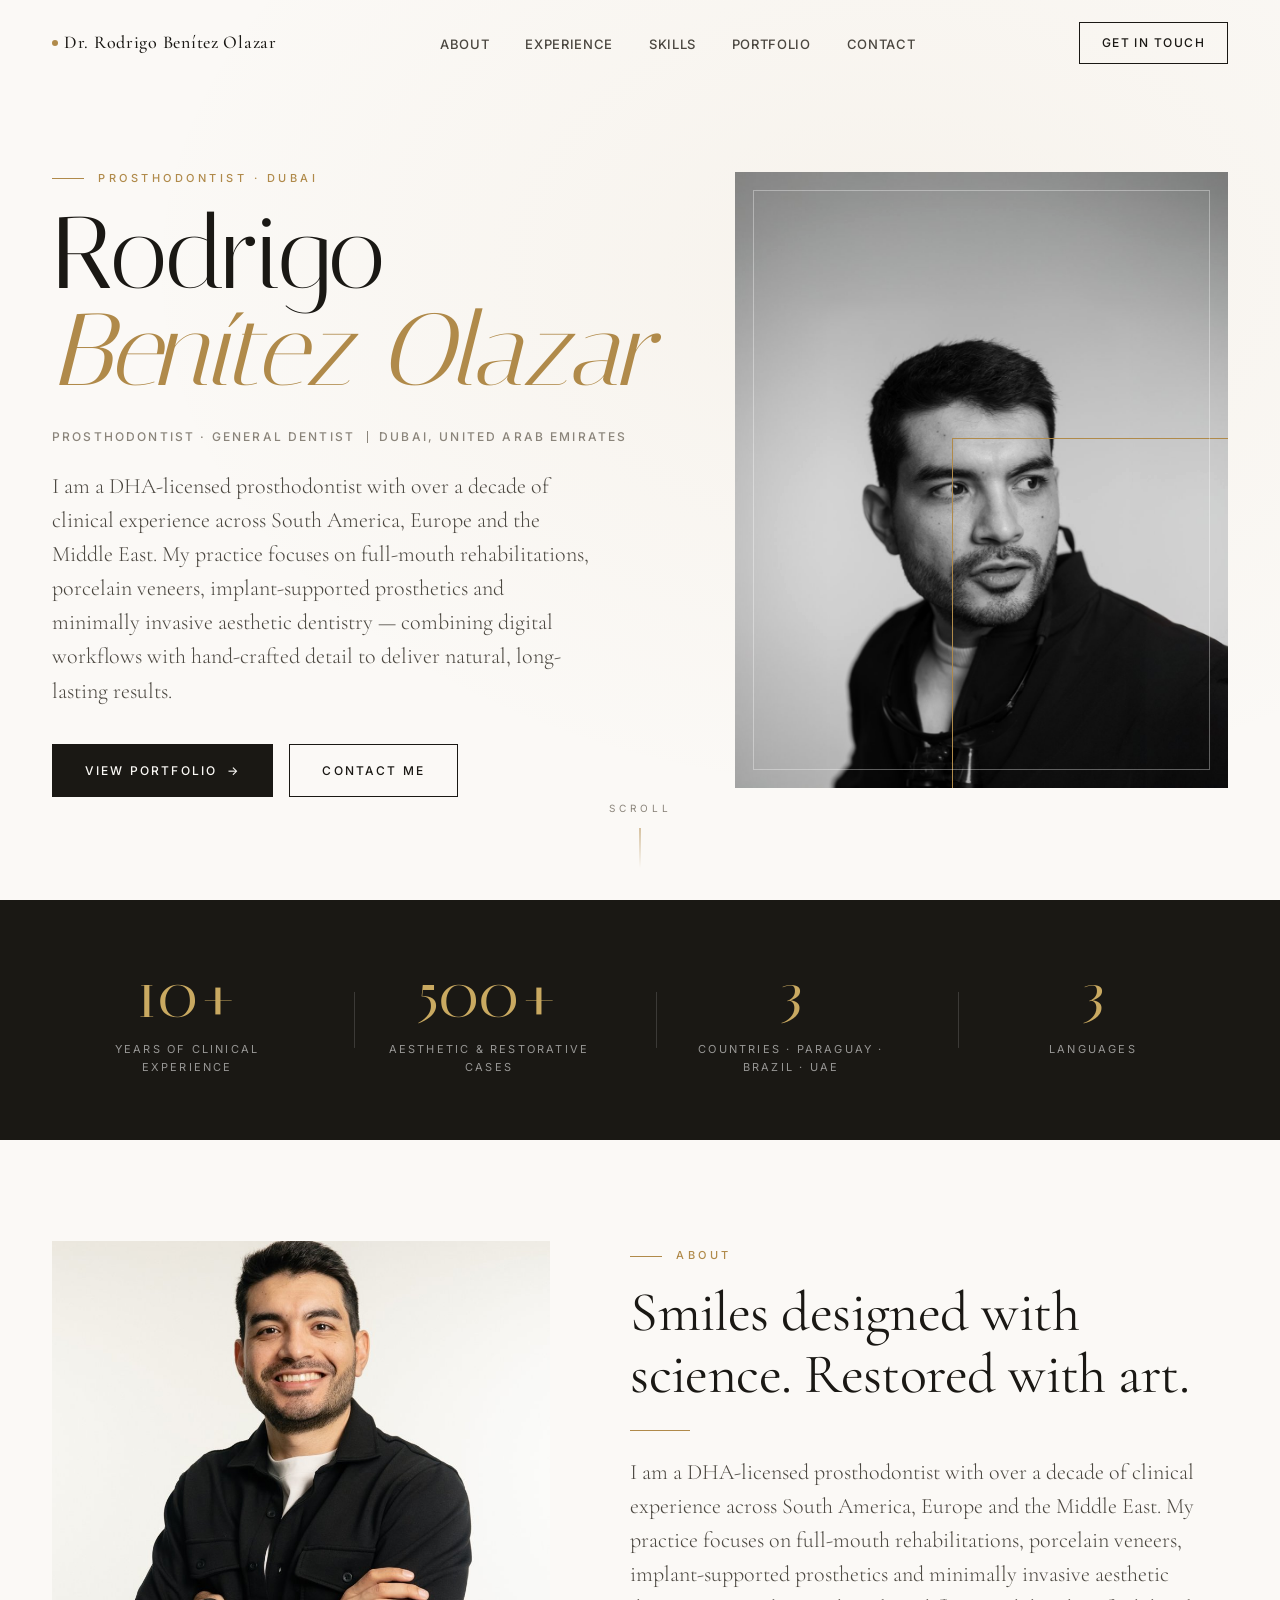
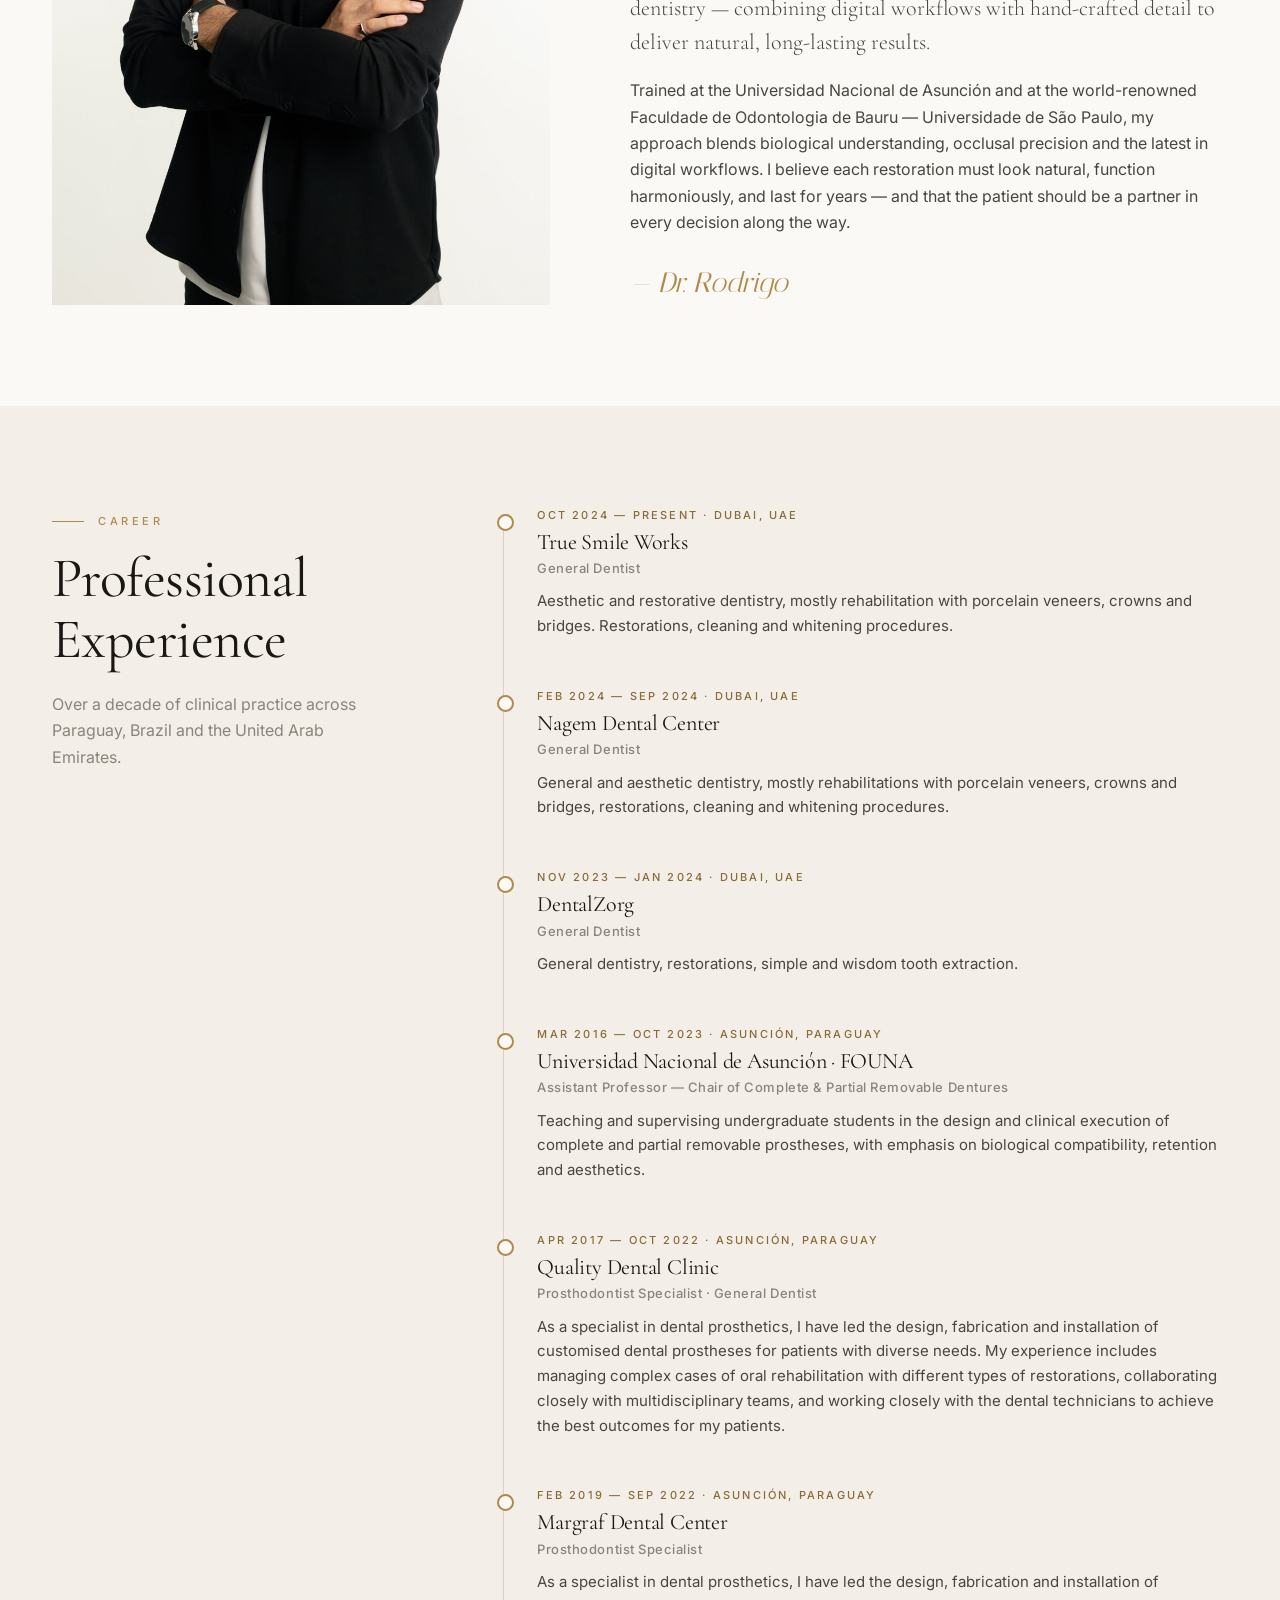
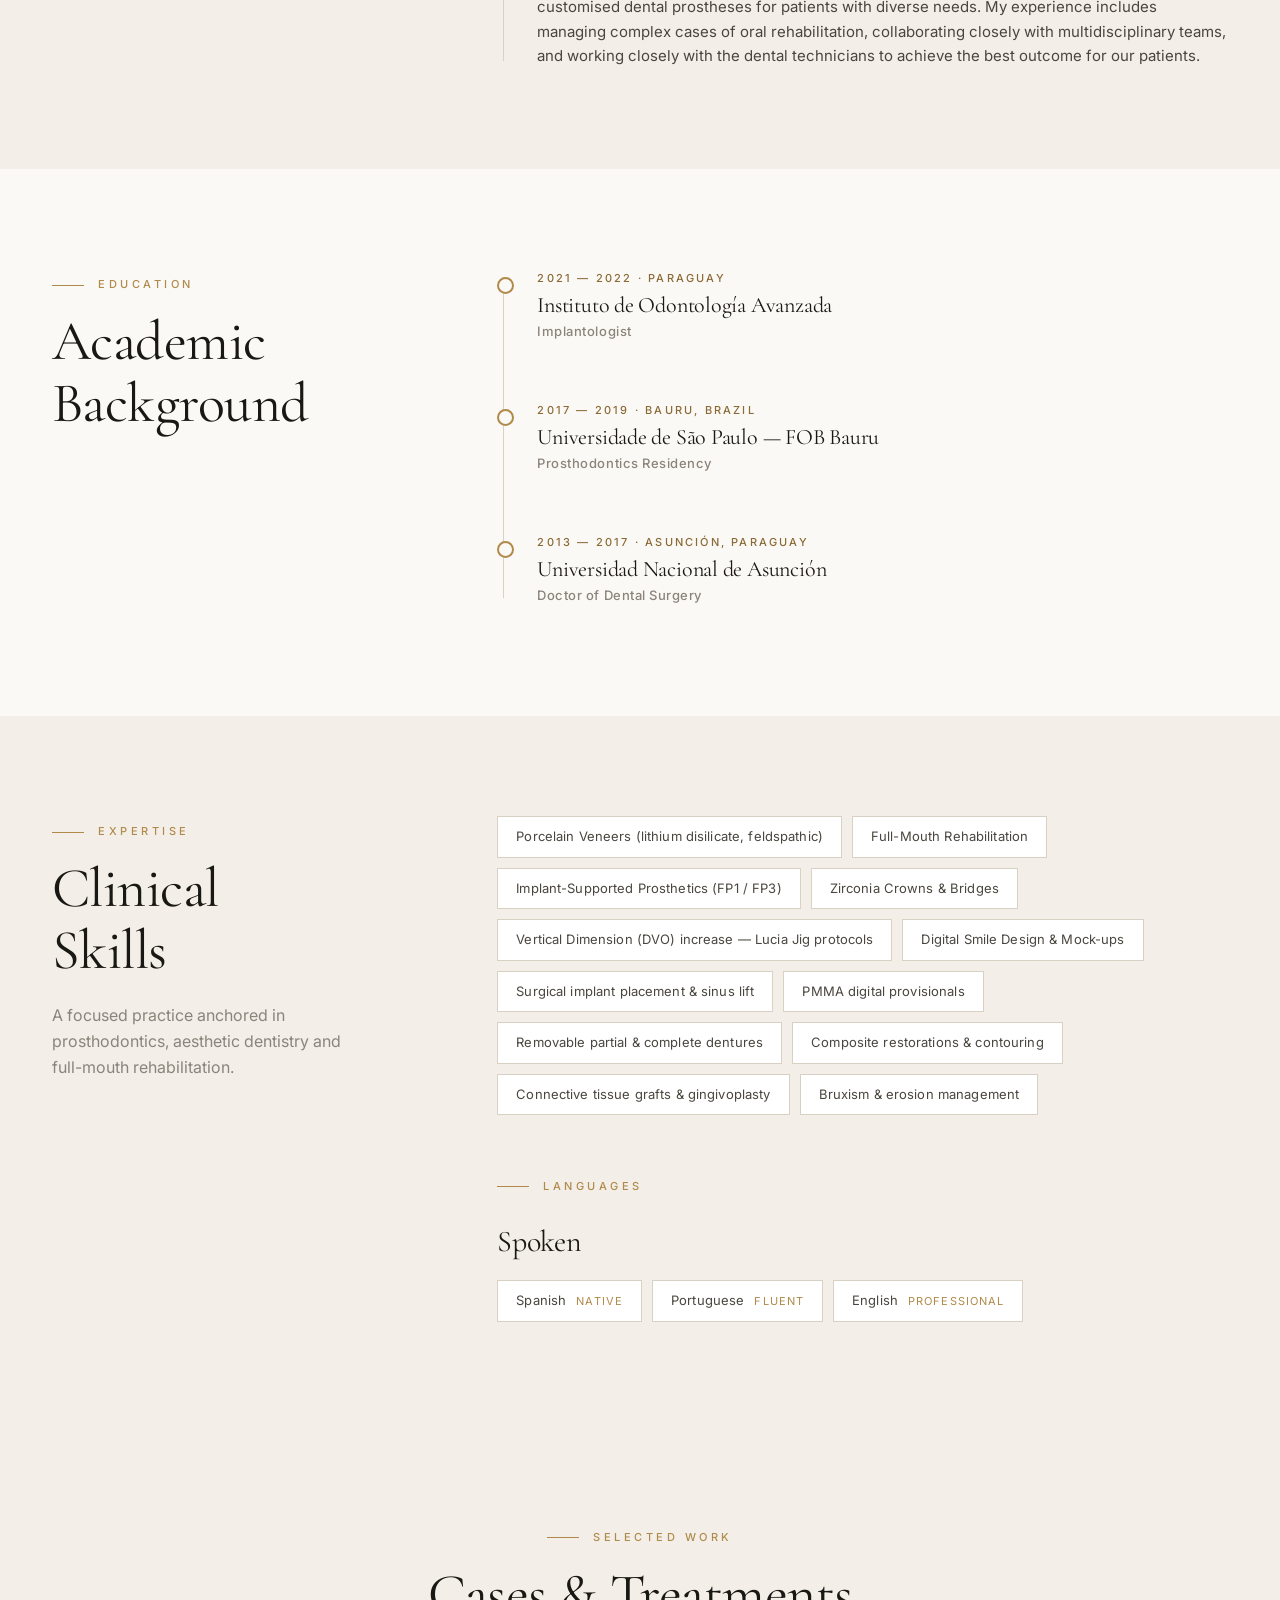
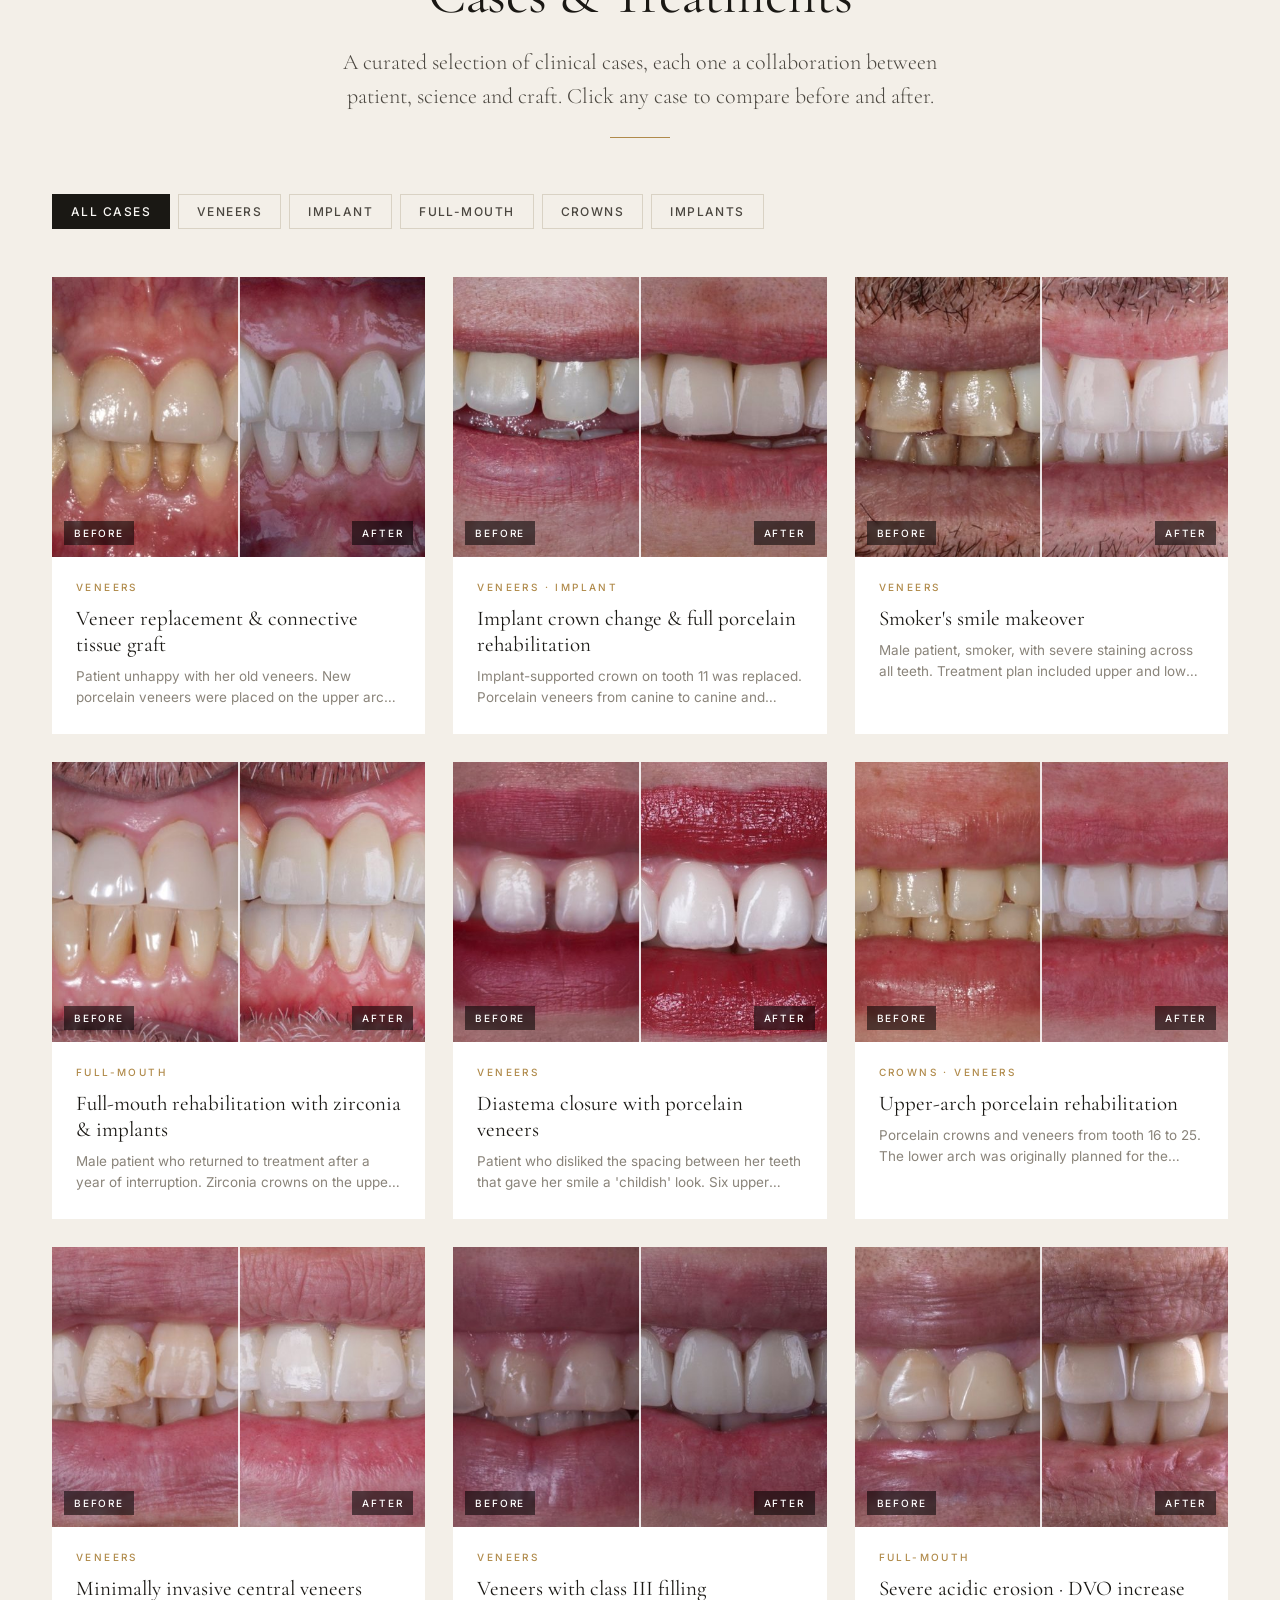
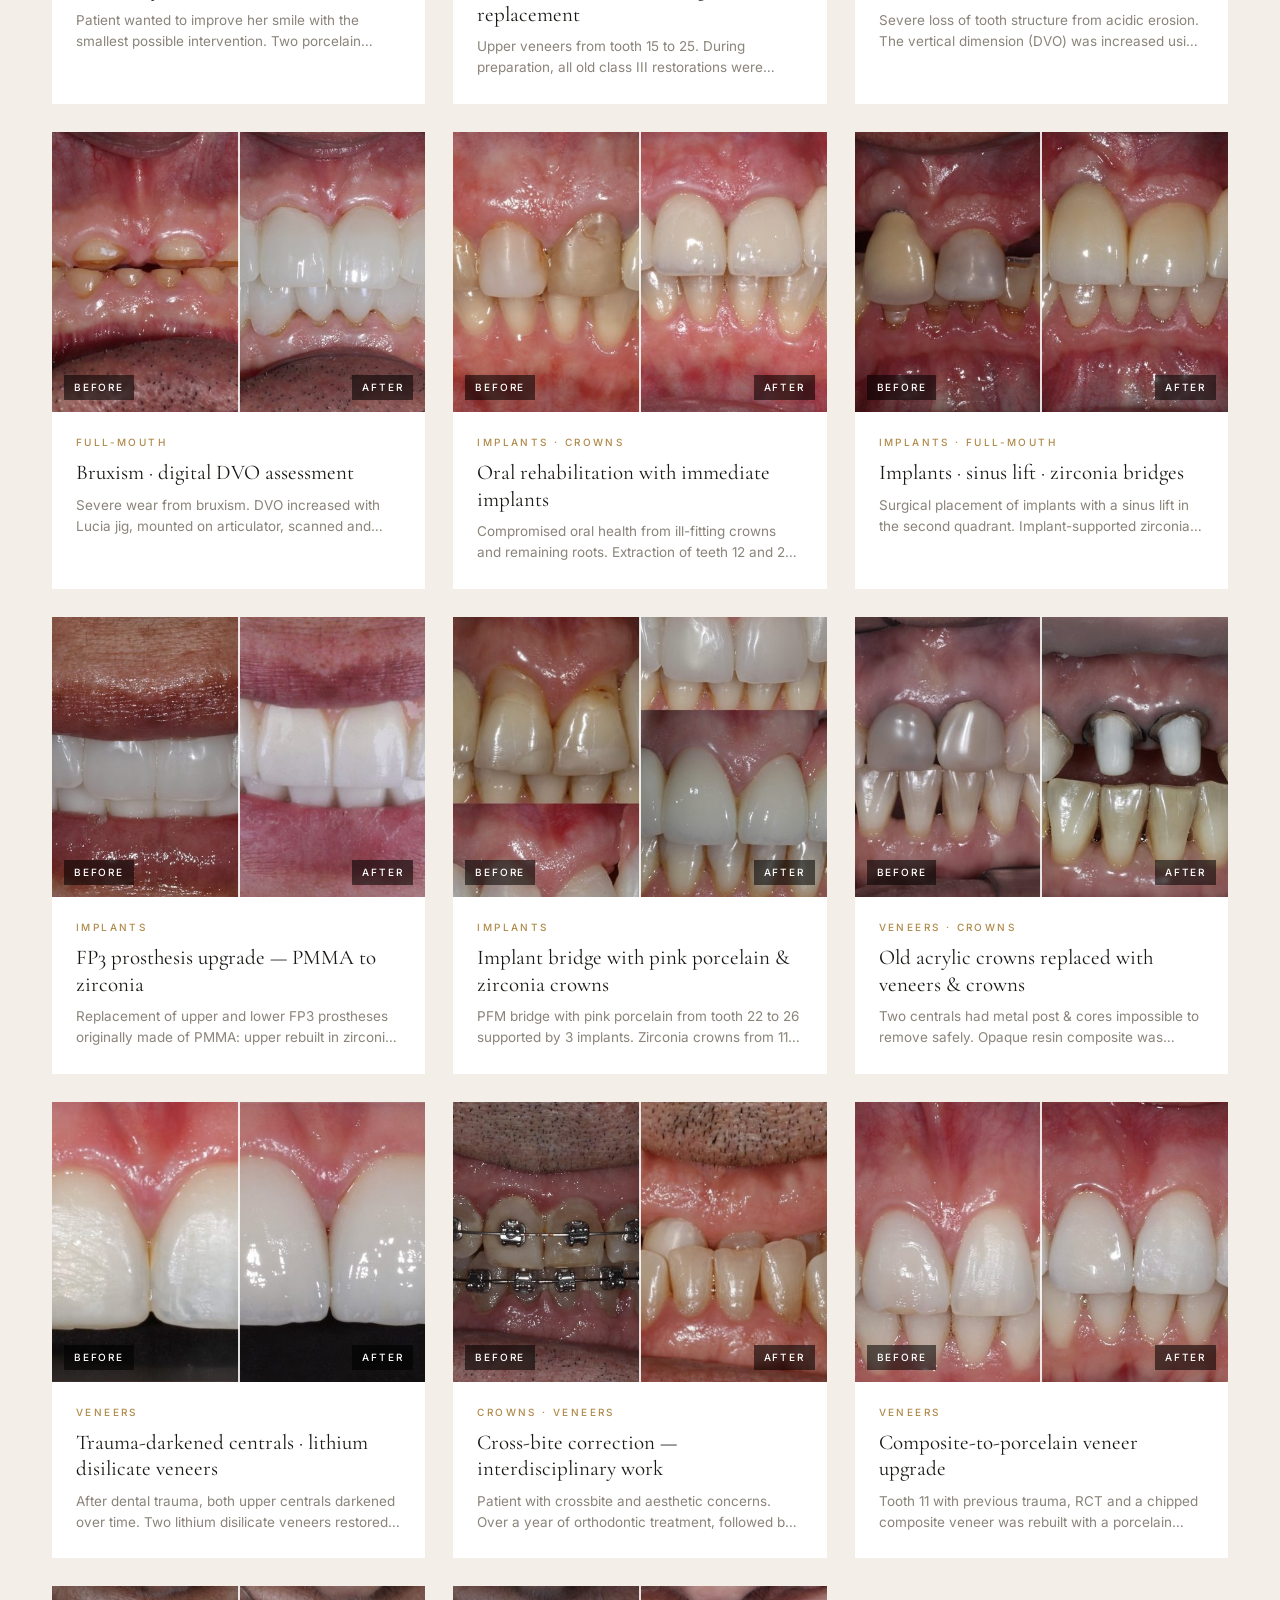
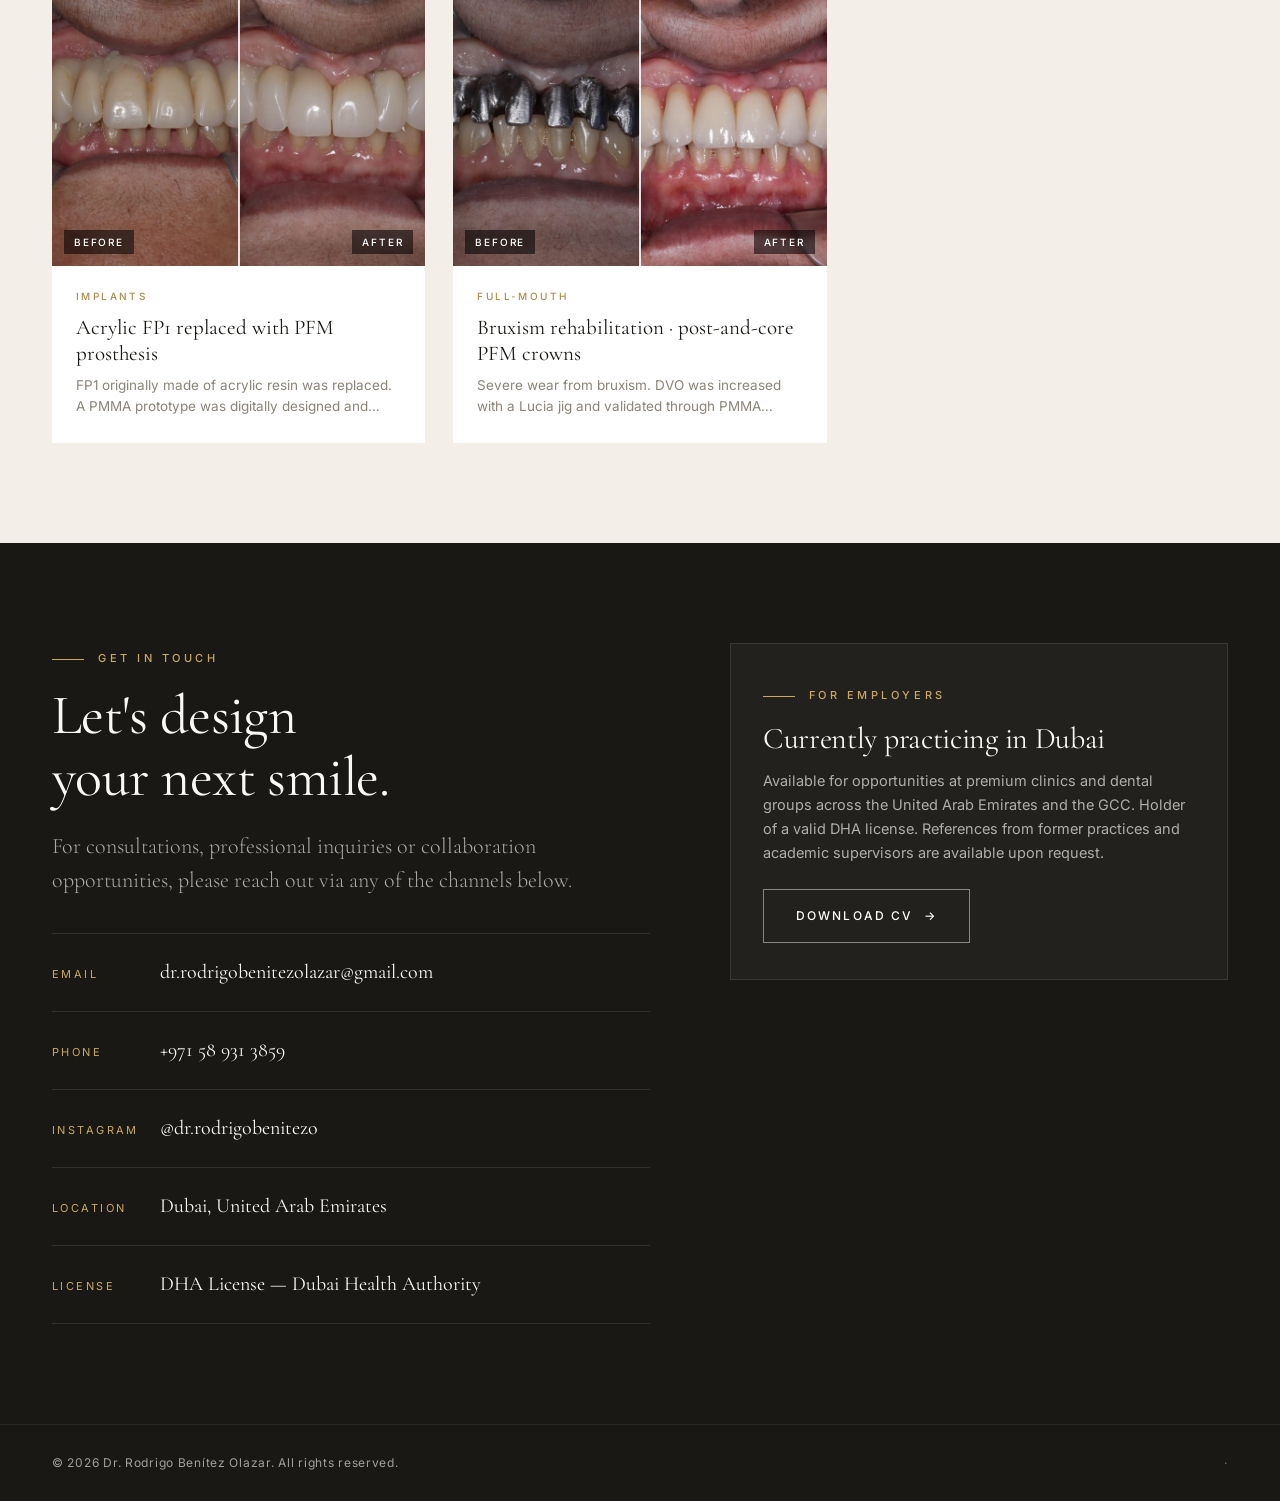
==== index.html @ dafaf108 "Add portfolio site: HTML/CSS/JS, content data, profile photos and 120 case images" ====
<!DOCTYPE html>
<html lang="en">
<head>
  <meta charset="UTF-8" />
  <meta name="viewport" content="width=device-width, initial-scale=1.0" />
  <meta name="theme-color" content="#1a1814" />
  <title>Dr. Rodrigo Benítez Olazar — Prosthodontist · Dubai</title>
  <meta name="description" content="DHA-licensed prosthodontist based in Dubai. Specialist in aesthetic and restorative dentistry: porcelain veneers, full-mouth rehabilitation, implant-supported prosthetics." />
  <meta property="og:title" content="Dr. Rodrigo Benítez Olazar — Prosthodontist" />
  <meta property="og:description" content="Smiles designed with science. Restored with art." />
  <meta property="og:image" content="assets/profile/hero-portrait.jpg" />
  <link rel="icon" type="image/svg+xml" href="data:image/svg+xml,%3Csvg xmlns='http://www.w3.org/2000/svg' viewBox='0 0 100 100'%3E%3Crect width='100' height='100' fill='%231a1814'/%3E%3Ctext x='50' y='68' font-family='Georgia,serif' font-size='62' fill='%23b08a4a' text-anchor='middle'%3ER%3C/text%3E%3C/svg%3E" />
  <link rel="stylesheet" href="css/styles.css" />
</head>
<body>

  <!-- ==================== NAV ==================== -->
  <header class="nav" id="nav">
    <div class="container nav-inner">
      <a href="#top" class="brand"><span class="dot"></span>Dr. Rodrigo Benítez Olazar</a>
      <nav>
        <ul class="nav-links">
          <li><a href="#about">About</a></li>
          <li><a href="#experience">Experience</a></li>
          <li><a href="#skills">Skills</a></li>
          <li><a href="#portfolio">Portfolio</a></li>
          <li><a href="#contact">Contact</a></li>
        </ul>
      </nav>
      <a href="#contact" class="nav-cta">Get in touch</a>
      <button class="menu-toggle" id="menuToggle" aria-label="Menu">
        <span></span><span></span><span></span>
      </button>
    </div>
    <div class="mobile-menu" id="mobileMenu">
      <a href="#about">About</a>
      <a href="#experience">Experience</a>
      <a href="#skills">Skills</a>
      <a href="#portfolio">Portfolio</a>
      <a href="#contact">Contact</a>
    </div>
  </header>

  <!-- ==================== HERO ==================== -->
  <section class="hero" id="top">
    <div class="container">
      <div class="hero-grid">
        <div class="hero-text reveal">
          <span class="eyebrow" data-edit="profile.eyebrow">Prosthodontist · Dubai</span>
          <h1>
            <span class="light" data-edit-fn="firstName">Rodrigo</span><br/>
            <span class="accent" data-edit-fn="lastName">Benítez Olazar</span>
          </h1>
          <div class="hero-meta">
            <span data-edit="profile.title">Prosthodontist · General Dentist</span>
            <span data-edit="profile.location">Dubai, UAE</span>
          </div>
          <p class="lead" data-edit="profile.intro">
            I am a DHA-licensed prosthodontist with over a decade of clinical experience...
          </p>
          <div class="hero-cta">
            <a href="#portfolio" class="btn btn-primary btn-arrow">View Portfolio</a>
            <a href="#contact" class="btn btn-ghost">Contact me</a>
          </div>
        </div>

        <div class="hero-portrait reveal">
          <img src="assets/profile/hero-portrait.jpg" alt="Dr. Rodrigo Benítez Olazar" data-edit-img="hero" />
        </div>
      </div>
    </div>
    <div class="scroll-hint">Scroll</div>
  </section>

  <!-- ==================== STATS ==================== -->
  <section class="stats">
    <div class="container">
      <div class="stats-grid" id="statsGrid"></div>
    </div>
  </section>

  <!-- ==================== ABOUT ==================== -->
  <section id="about">
    <div class="container">
      <div class="about-grid">
        <div class="about-image reveal">
          <img src="assets/profile/about-portrait.jpg" alt="Dr. Rodrigo Benítez Olazar" data-edit-img="about" />
        </div>
        <div class="about-text reveal">
          <span class="eyebrow">About</span>
          <h2 data-edit="profile.tagline">Smiles designed with science. Restored with art.</h2>
          <div class="divider"></div>
          <p class="lead" data-edit="profile.intro">
            I am a DHA-licensed prosthodontist...
          </p>
          <p style="margin-top: 18px;">
            Trained at the Universidad Nacional de Asunción and at the world-renowned Faculdade de Odontologia de Bauru — Universidade de São Paulo, my approach blends biological understanding, occlusal precision and the latest in digital workflows. I believe each restoration must look natural, function harmoniously, and last for years — and that the patient should be a partner in every decision along the way.
          </p>
          <p class="signature" data-edit="profile.signature">— Dr. Rodrigo</p>
        </div>
      </div>
    </div>
  </section>

  <!-- ==================== EXPERIENCE ==================== -->
  <section id="experience" style="background: var(--bg-alt);">
    <div class="container">
      <div class="split">
        <div class="col-title">
          <span class="eyebrow">Career</span>
          <h2>Professional<br/>Experience</h2>
          <p class="muted" style="margin-top: 18px; max-width: 320px;">Over a decade of clinical practice across Paraguay, Brazil and the United Arab Emirates.</p>
        </div>
        <div class="col-content">
          <div class="timeline" id="experienceList"></div>
        </div>
      </div>
    </div>
  </section>

  <!-- ==================== EDUCATION ==================== -->
  <section id="education">
    <div class="container">
      <div class="split">
        <div class="col-title">
          <span class="eyebrow">Education</span>
          <h2>Academic<br/>Background</h2>
        </div>
        <div class="col-content">
          <div class="timeline" id="educationList"></div>
        </div>
      </div>
    </div>
  </section>

  <!-- ==================== SKILLS & LANGUAGES ==================== -->
  <section id="skills" style="background: var(--bg-alt);">
    <div class="container">
      <div class="split">
        <div class="col-title">
          <span class="eyebrow">Expertise</span>
          <h2>Clinical<br/>Skills</h2>
          <p class="muted" style="margin-top: 18px; max-width: 320px;">A focused practice anchored in prosthodontics, aesthetic dentistry and full-mouth rehabilitation.</p>
        </div>
        <div class="col-content">
          <div class="tags" id="skillsList"></div>

          <div style="margin-top: 56px;">
            <span class="eyebrow">Languages</span>
            <h3 style="margin-bottom: 22px; margin-top: 12px;">Spoken</h3>
            <div class="tags" id="languagesList"></div>
          </div>
        </div>
      </div>
    </div>
  </section>

  <!-- ==================== PORTFOLIO ==================== -->
  <section id="portfolio" class="portfolio">
    <div class="container">
      <div class="center" style="margin-bottom: 56px;">
        <span class="eyebrow">Selected Work</span>
        <h2>Cases & Treatments</h2>
        <p class="lead" style="max-width: 620px; margin: 18px auto 0;">A curated selection of clinical cases, each one a collaboration between patient, science and craft. Click any case to compare before and after.</p>
        <div class="divider center-d"></div>
      </div>

      <div class="case-filter" id="caseFilter"></div>
      <div class="case-grid" id="caseGrid"></div>
    </div>
  </section>

  <!-- ==================== CONTACT ==================== -->
  <section id="contact" class="contact">
    <div class="container">
      <div class="contact-grid">
        <div>
          <span class="eyebrow">Get in touch</span>
          <h2>Let's design<br/>your next smile.</h2>
          <p class="lead" style="margin-top: 14px;">For consultations, professional inquiries or collaboration opportunities, please reach out via any of the channels below.</p>

          <ul class="contact-list">
            <li><span class="ico">Email</span><a class="val" id="cEmail" href="#">—</a></li>
            <li><span class="ico">Phone</span><a class="val" id="cPhone" href="#">—</a></li>
            <li><span class="ico">Instagram</span><a class="val" id="cIg" href="#" target="_blank" rel="noopener">—</a></li>
            <li><span class="ico">Location</span><span class="val" id="cLoc">—</span></li>
            <li><span class="ico">License</span><span class="val" id="cLicense">—</span></li>
          </ul>
        </div>
        <div class="contact-side">
          <span class="eyebrow">For employers</span>
          <h3>Currently practicing in Dubai</h3>
          <p>Available for opportunities at premium clinics and dental groups across the United Arab Emirates and the GCC. Holder of a valid DHA license. References from former practices and academic supervisors are available upon request.</p>
          <div style="margin-top: 24px;">
            <a href="#" id="downloadCv" class="btn btn-ghost btn-arrow" style="border-color: rgba(255,255,255,.45); color: white;">Download CV</a>
          </div>
        </div>
      </div>
    </div>
  </section>

  <!-- ==================== FOOTER ==================== -->
  <footer>
    <div class="container">
      <div>© <span id="year"></span> Dr. Rodrigo Benítez Olazar. All rights reserved.</div>
      <div><a href="admin.html" style="color: rgba(255,255,255,.4);">·</a></div>
    </div>
  </footer>

  <!-- ==================== LIGHTBOX ==================== -->
  <div class="lightbox" id="lightbox" aria-hidden="true">
    <div class="lb-content">
      <button class="lb-close" id="lbClose" aria-label="Close">×</button>
      <div class="compare" id="compare">
        <img src="" alt="Before" id="beforeImg" />
        <img src="" alt="After" id="afterImg" />
        <div class="lbl before">Before</div>
        <div class="lbl after">After</div>
        <div class="handle" id="handle"><div class="knob">⇆</div></div>
      </div>
      <div class="lb-info">
        <div class="lb-cat" id="lbCat">—</div>
        <div class="lb-title" id="lbTitle">—</div>
        <p class="lb-desc" id="lbDesc">—</p>
        <div class="lb-extras" id="lbExtras"></div>
      </div>
    </div>
  </div>

  <!-- Admin badge -->
  <div class="admin-badge" id="adminBadge">Admin mode · <a href="#" id="adminExit" style="color:white;text-decoration:underline;margin-left:6px;">Exit</a></div>

  <script src="data/content.js"></script>
  <script src="js/main.js"></script>
</body>
</html>
---- css/styles.css ----
/* =========================================================
   Dr. Rodrigo Benítez Olazar — Portfolio & CV
   Minimalist · Editorial · Premium
   ========================================================= */

@import url('https://fonts.googleapis.com/css2?family=Cormorant+Garamond:wght@300;400;500;600;700&family=Inter:wght@300;400;500;600&family=Italiana&display=swap');

:root {
  --bg: #fbf9f6;
  --bg-alt: #f3efe8;
  --bg-dark: #1a1814;
  --ink: #1a1814;
  --ink-soft: #4a463f;
  --ink-mute: #8a847a;
  --line: #d9d2c4;
  --gold: #b08a4a;
  --gold-light: #c9a961;
  --gold-dark: #8a6a35;
  --serif: 'Cormorant Garamond', 'Playfair Display', Georgia, serif;
  --display: 'Italiana', 'Cormorant Garamond', serif;
  --sans: 'Inter', -apple-system, BlinkMacSystemFont, system-ui, sans-serif;
  --maxw: 1240px;
  --shadow-sm: 0 1px 2px rgba(0,0,0,.04), 0 4px 12px rgba(0,0,0,.04);
  --shadow-md: 0 8px 32px rgba(0,0,0,.08);
  --shadow-lg: 0 24px 64px rgba(0,0,0,.12);
  --radius: 2px;
  --transition: cubic-bezier(.2,.7,.2,1);
}

* { box-sizing: border-box; margin: 0; padding: 0; }

html { scroll-behavior: smooth; -webkit-font-smoothing: antialiased; }

body {
  font-family: var(--sans);
  font-size: 16px;
  line-height: 1.65;
  color: var(--ink);
  background: var(--bg);
  overflow-x: hidden;
}

img { display: block; max-width: 100%; height: auto; }

a { color: inherit; text-decoration: none; }

button { font-family: inherit; cursor: pointer; border: 0; background: none; }

::selection { background: var(--gold); color: white; }

/* Containers ============================================== */
.container {
  width: 100%;
  max-width: var(--maxw);
  margin: 0 auto;
  padding: 0 32px;
}

section { padding: 100px 0; }

@media (max-width: 768px) {
  section { padding: 64px 0; }
  .container { padding: 0 22px; }
}

/* Headings ================================================= */
.eyebrow {
  font-family: var(--sans);
  font-size: 11px;
  font-weight: 500;
  letter-spacing: 0.32em;
  text-transform: uppercase;
  color: var(--gold);
  display: inline-block;
  margin-bottom: 18px;
}

.eyebrow::before {
  content: '';
  display: inline-block;
  width: 32px;
  height: 1px;
  background: var(--gold);
  vertical-align: middle;
  margin-right: 14px;
}

h1, h2, h3 {
  font-family: var(--serif);
  font-weight: 400;
  letter-spacing: -0.01em;
  color: var(--ink);
  line-height: 1.1;
}

h1 {
  font-family: var(--display);
  font-size: clamp(48px, 8vw, 104px);
  font-weight: 400;
  letter-spacing: -0.02em;
  line-height: 0.95;
}

h2 {
  font-size: clamp(34px, 5vw, 56px);
  margin-bottom: 20px;
}

h3 {
  font-size: clamp(22px, 2.6vw, 30px);
  margin-bottom: 12px;
}

p { color: var(--ink-soft); }

.lead {
  font-family: var(--serif);
  font-weight: 300;
  font-size: clamp(18px, 1.8vw, 22px);
  line-height: 1.55;
  color: var(--ink-soft);
}

/* Nav ====================================================== */
header.nav {
  position: fixed;
  top: 0; left: 0; right: 0;
  z-index: 100;
  padding: 22px 0;
  transition: all .35s var(--transition);
  background: rgba(251, 249, 246, 0);
  backdrop-filter: blur(0);
  border-bottom: 1px solid transparent;
}

header.nav.scrolled {
  padding: 14px 0;
  background: rgba(251, 249, 246, 0.92);
  backdrop-filter: blur(12px);
  border-bottom: 1px solid var(--line);
}

.nav-inner {
  display: flex;
  align-items: center;
  justify-content: space-between;
}

.brand {
  font-family: var(--serif);
  font-size: 18px;
  font-weight: 500;
  letter-spacing: 0.04em;
  color: var(--ink);
}
.brand .dot {
  display: inline-block;
  width: 6px; height: 6px;
  background: var(--gold);
  border-radius: 50%;
  margin: 0 6px 4px 0;
  vertical-align: middle;
}

.nav-links {
  display: flex;
  gap: 36px;
  list-style: none;
}

.nav-links a {
  font-size: 13px;
  letter-spacing: 0.05em;
  color: var(--ink-soft);
  text-transform: uppercase;
  font-weight: 500;
  position: relative;
  transition: color .25s var(--transition);
}

.nav-links a::after {
  content: '';
  position: absolute;
  left: 0; bottom: -4px;
  width: 0; height: 1px;
  background: var(--gold);
  transition: width .3s var(--transition);
}

.nav-links a:hover { color: var(--ink); }
.nav-links a:hover::after { width: 100%; }

.nav-cta {
  border: 1px solid var(--ink);
  padding: 10px 22px;
  font-size: 12px;
  letter-spacing: 0.12em;
  font-weight: 500;
  text-transform: uppercase;
  color: var(--ink);
  transition: all .3s var(--transition);
}

.nav-cta:hover { background: var(--ink); color: var(--bg); }

.menu-toggle { display: none; }
.mobile-menu { display: none; }

@media (max-width: 880px) {
  .nav-links, .nav-cta { display: none; }
  .menu-toggle {
    display: flex;
    flex-direction: column;
    gap: 4px;
    padding: 6px;
  }
  .menu-toggle span {
    width: 22px; height: 1.5px; background: var(--ink); transition: all .3s var(--transition);
  }
  .menu-toggle.open span:nth-child(1) { transform: translateY(5.5px) rotate(45deg); }
  .menu-toggle.open span:nth-child(2) { opacity: 0; }
  .menu-toggle.open span:nth-child(3) { transform: translateY(-5.5px) rotate(-45deg); }

  .mobile-menu {
    position: fixed;
    inset: 0;
    background: var(--bg);
    z-index: 90;
    display: flex !important;
    flex-direction: column;
    align-items: center;
    justify-content: center;
    gap: 22px;
    padding: 80px 32px;
    transform: translateX(100%);
    transition: transform .4s var(--transition);
  }
  .mobile-menu.open { transform: translateX(0); }
  .mobile-menu a {
    font-family: var(--serif);
    font-size: 28px;
    color: var(--ink);
  }
}

/* Hero ===================================================== */
.hero {
  min-height: 100vh;
  padding: 140px 0 80px;
  position: relative;
  display: flex;
  align-items: center;
  background:
    radial-gradient(ellipse at 70% 30%, rgba(176, 138, 74, 0.06), transparent 60%),
    var(--bg);
}

.hero-grid {
  display: grid;
  grid-template-columns: 1.1fr 0.9fr;
  gap: 80px;
  align-items: center;
}

.hero-text { max-width: 620px; }

.hero h1 { margin-bottom: 28px; }
.hero h1 .accent { color: var(--gold); font-style: italic; font-family: var(--display); }
.hero h1 .light { font-weight: 300; }

.hero-meta {
  display: flex;
  gap: 24px;
  margin-bottom: 22px;
  font-size: 12px;
  letter-spacing: 0.18em;
  text-transform: uppercase;
  color: var(--ink-mute);
  font-weight: 500;
}
.hero-meta span { position: relative; }
.hero-meta span + span::before {
  content: '';
  position: absolute;
  left: -12px; top: 50%;
  width: 1px; height: 12px;
  background: var(--ink-mute);
  transform: translateY(-50%);
}

.hero p.lead { margin-bottom: 36px; max-width: 540px; }

.hero-cta {
  display: flex;
  gap: 16px;
  flex-wrap: wrap;
}

.btn {
  display: inline-flex;
  align-items: center;
  gap: 10px;
  padding: 16px 32px;
  font-size: 12px;
  letter-spacing: 0.18em;
  text-transform: uppercase;
  font-weight: 500;
  font-family: var(--sans);
  transition: all .3s var(--transition);
  border: 1px solid transparent;
  cursor: pointer;
}

.btn-primary { background: var(--ink); color: var(--bg); }
.btn-primary:hover { background: var(--gold); color: white; }

.btn-ghost { border: 1px solid var(--ink); color: var(--ink); }
.btn-ghost:hover { background: var(--ink); color: var(--bg); }

.btn-arrow::after {
  content: '→';
  display: inline-block;
  transition: transform .3s var(--transition);
}
.btn-arrow:hover::after { transform: translateX(4px); }

.hero-portrait {
  position: relative;
  aspect-ratio: 4/5;
  background: var(--bg-alt);
  overflow: hidden;
}

.hero-portrait img {
  width: 100%; height: 100%; object-fit: cover;
  filter: contrast(1.02) saturate(0.95);
}

.hero-portrait::before {
  content: '';
  position: absolute;
  inset: 18px;
  border: 1px solid rgba(255,255,255,.35);
  z-index: 2;
  pointer-events: none;
}

.hero-portrait::after {
  content: '';
  position: absolute;
  bottom: -22px; right: -22px;
  width: 60%; height: 60%;
  border: 1px solid var(--gold);
  z-index: 0;
  pointer-events: none;
}

.scroll-hint {
  position: absolute;
  left: 50%;
  bottom: 32px;
  transform: translateX(-50%);
  font-size: 10px;
  letter-spacing: 0.4em;
  text-transform: uppercase;
  color: var(--ink-mute);
  display: flex;
  flex-direction: column;
  align-items: center;
  gap: 12px;
}
.scroll-hint::after {
  content: '';
  width: 1px; height: 40px;
  background: linear-gradient(to bottom, var(--gold), transparent);
  animation: scrollLine 2s infinite var(--transition);
}
@keyframes scrollLine {
  0%, 100% { transform: scaleY(1); transform-origin: top; }
  50% { transform: scaleY(0.4); transform-origin: top; }
}

@media (max-width: 900px) {
  .hero-grid { grid-template-columns: 1fr; gap: 48px; }
  .hero-portrait { max-width: 360px; margin: 0 auto; }
  .scroll-hint { display: none; }
}

/* Stats ==================================================== */
.stats {
  background: var(--ink);
  color: var(--bg);
  padding: 64px 0;
}
.stats-grid {
  display: grid;
  grid-template-columns: repeat(4, 1fr);
  gap: 32px;
}
.stat {
  text-align: center;
  padding: 0 16px;
  position: relative;
}
.stat + .stat::before {
  content: '';
  position: absolute;
  left: 0; top: 50%;
  transform: translateY(-50%);
  width: 1px; height: 50%;
  background: rgba(255,255,255,.15);
}
.stat .num {
  font-family: var(--display);
  font-size: clamp(40px, 5vw, 64px);
  color: var(--gold-light);
  line-height: 1;
  margin-bottom: 12px;
  font-weight: 400;
}
.stat .label {
  font-size: 11px;
  letter-spacing: 0.2em;
  text-transform: uppercase;
  color: rgba(255,255,255,.55);
}

@media (max-width: 720px) {
  .stats-grid { grid-template-columns: repeat(2, 1fr); gap: 32px 0; }
  .stat + .stat::before { display: none; }
  .stat:nth-child(odd) { border-right: 1px solid rgba(255,255,255,.12); }
  .stat:nth-child(-n+2) { border-bottom: 1px solid rgba(255,255,255,.12); padding-bottom: 24px; }
  .stat:nth-child(n+3) { padding-top: 24px; }
}

/* About ==================================================== */
.about-grid {
  display: grid;
  grid-template-columns: 1fr 1.2fr;
  gap: 80px;
  align-items: center;
}

.about-image {
  position: relative;
  aspect-ratio: 3/4;
  background: var(--bg-alt);
  overflow: hidden;
}
.about-image img {
  width: 100%; height: 100%; object-fit: cover;
}
.about-image::after {
  content: '';
  position: absolute;
  top: -22px; left: -22px;
  width: 80px; height: 80px;
  border-top: 1px solid var(--gold);
  border-left: 1px solid var(--gold);
}

.about-text .signature {
  font-family: var(--display);
  font-size: 28px;
  color: var(--gold);
  margin-top: 24px;
  font-style: italic;
}

@media (max-width: 900px) {
  .about-grid { grid-template-columns: 1fr; gap: 48px; }
  .about-image { max-width: 420px; }
}

/* Experience timeline ====================================== */
.timeline {
  position: relative;
  padding-left: 40px;
}
.timeline::before {
  content: '';
  position: absolute;
  left: 6px; top: 8px; bottom: 8px;
  width: 1px;
  background: var(--line);
}

.tl-item {
  position: relative;
  padding-bottom: 48px;
}
.tl-item:last-child { padding-bottom: 0; }
.tl-item::before {
  content: '';
  position: absolute;
  left: -40px; top: 8px;
  width: 13px; height: 13px;
  border-radius: 50%;
  background: var(--bg);
  border: 2px solid var(--gold);
}

.tl-date {
  font-size: 11px;
  letter-spacing: 0.2em;
  text-transform: uppercase;
  color: var(--gold-dark);
  font-weight: 500;
  margin-bottom: 6px;
}
.tl-place {
  font-family: var(--serif);
  font-size: 22px;
  color: var(--ink);
  margin-bottom: 4px;
}
.tl-role {
  font-size: 13px;
  color: var(--ink-mute);
  font-weight: 500;
  letter-spacing: 0.04em;
  margin-bottom: 10px;
}
.tl-summary {
  font-size: 15px;
  line-height: 1.65;
  color: var(--ink-soft);
  max-width: 720px;
}

/* Two-col grid =============================================== */
.split {
  display: grid;
  grid-template-columns: 1fr 2fr;
  gap: 80px;
  align-items: start;
}

.split .col-title {
  position: sticky;
  top: 100px;
}

@media (max-width: 880px) {
  .split { grid-template-columns: 1fr; gap: 32px; }
  .split .col-title { position: static; }
}

/* Skills & Languages ======================================== */
.tags {
  display: flex;
  flex-wrap: wrap;
  gap: 10px;
}
.tag {
  display: inline-block;
  padding: 9px 18px;
  border: 1px solid var(--line);
  font-size: 13px;
  font-weight: 400;
  color: var(--ink-soft);
  background: white;
  transition: all .3s var(--transition);
  letter-spacing: 0.01em;
}
.tag:hover { border-color: var(--gold); color: var(--ink); }
.tag .level {
  font-size: 11px;
  color: var(--gold);
  margin-left: 6px;
  letter-spacing: 0.1em;
  text-transform: uppercase;
}

/* Portfolio ================================================= */
.portfolio { background: var(--bg-alt); }

.case-filter {
  display: flex;
  gap: 8px;
  margin-bottom: 48px;
  flex-wrap: wrap;
}
.filter-btn {
  padding: 9px 18px;
  font-size: 12px;
  letter-spacing: 0.12em;
  text-transform: uppercase;
  background: transparent;
  border: 1px solid var(--line);
  color: var(--ink-soft);
  transition: all .3s var(--transition);
  font-weight: 500;
}
.filter-btn:hover { border-color: var(--ink); color: var(--ink); }
.filter-btn.active { background: var(--ink); color: var(--bg); border-color: var(--ink); }

.case-grid {
  display: grid;
  grid-template-columns: repeat(3, 1fr);
  gap: 28px;
}
@media (max-width: 1000px) { .case-grid { grid-template-columns: repeat(2, 1fr); } }
@media (max-width: 640px) { .case-grid { grid-template-columns: 1fr; gap: 24px; } }

.case-card {
  background: white;
  cursor: pointer;
  position: relative;
  overflow: hidden;
  transition: transform .5s var(--transition), box-shadow .5s var(--transition);
}
.case-card:hover { transform: translateY(-6px); box-shadow: var(--shadow-md); }

.case-thumb {
  position: relative;
  aspect-ratio: 4/3;
  overflow: hidden;
  background: var(--bg-alt);
}
.case-thumb .ba {
  position: absolute;
  inset: 0;
  display: grid;
  grid-template-columns: 1fr 1fr;
}
.case-thumb .ba img {
  width: 100%; height: 100%; object-fit: cover;
}
.case-thumb .ba .label {
  position: absolute;
  bottom: 12px;
  font-size: 10px;
  letter-spacing: 0.18em;
  text-transform: uppercase;
  color: white;
  padding: 4px 10px;
  background: rgba(0,0,0,.55);
  backdrop-filter: blur(2px);
  font-weight: 500;
}
.case-thumb .ba .label.before { left: 12px; }
.case-thumb .ba .label.after { right: 12px; }
.case-thumb .ba::before {
  content: '';
  position: absolute;
  left: 50%; top: 0; bottom: 0;
  width: 2px;
  background: rgba(255,255,255,.85);
  transform: translateX(-50%);
  z-index: 2;
}

.case-body {
  padding: 22px 24px 26px;
}
.case-cat {
  font-size: 10px;
  letter-spacing: 0.24em;
  text-transform: uppercase;
  color: var(--gold);
  font-weight: 500;
  margin-bottom: 10px;
}
.case-title {
  font-family: var(--serif);
  font-size: 21px;
  line-height: 1.25;
  color: var(--ink);
  margin-bottom: 8px;
}
.case-snippet {
  font-size: 13.5px;
  line-height: 1.55;
  color: var(--ink-mute);
  display: -webkit-box;
  -webkit-line-clamp: 2;
  -webkit-box-orient: vertical;
  overflow: hidden;
}

/* Lightbox ================================================== */
.lightbox {
  position: fixed;
  inset: 0;
  z-index: 200;
  background: rgba(20, 18, 14, 0.96);
  display: none;
  align-items: center;
  justify-content: center;
  padding: 40px 20px;
  opacity: 0;
  transition: opacity .35s var(--transition);
}
.lightbox.open { display: flex; opacity: 1; }

.lb-content {
  position: relative;
  max-width: 1100px;
  width: 100%;
  background: var(--bg);
  max-height: 92vh;
  overflow-y: auto;
}
.lb-close {
  position: absolute;
  top: 18px; right: 18px;
  width: 38px; height: 38px;
  background: rgba(0,0,0,.6);
  color: white;
  border-radius: 50%;
  display: flex; align-items: center; justify-content: center;
  font-size: 22px;
  z-index: 5;
  transition: background .3s var(--transition);
}
.lb-close:hover { background: var(--gold); }

.compare {
  position: relative;
  width: 100%;
  aspect-ratio: 16/10;
  background: black;
  overflow: hidden;
  user-select: none;
}
.compare img {
  position: absolute;
  inset: 0;
  width: 100%; height: 100%;
  object-fit: cover;
}
.compare #afterImg {
  /* Clip from the LEFT edge: at 50% only the right half is visible.
     The slider drags this edge — pulling it left reveals more of "After". */
  clip-path: inset(0 0 0 50%);
  transition: none;
}
.compare .handle {
  position: absolute;
  top: 0; bottom: 0;
  left: 50%;
  transform: translateX(-50%);
  width: 44px;
  cursor: ew-resize;
  display: flex;
  align-items: center;
  justify-content: center;
  z-index: 4;
}
.compare .handle::before {
  content: '';
  position: absolute;
  top: 0; bottom: 0;
  left: 50%;
  width: 2px;
  background: white;
  transform: translateX(-50%);
}
.compare .handle .knob {
  width: 44px; height: 44px;
  border-radius: 50%;
  background: white;
  display: flex; align-items: center; justify-content: center;
  box-shadow: var(--shadow-md);
  font-size: 14px;
  color: var(--ink);
  font-weight: 700;
  letter-spacing: 0.05em;
  z-index: 1;
}
.compare .lbl {
  position: absolute;
  top: 14px;
  font-size: 10px;
  letter-spacing: 0.22em;
  text-transform: uppercase;
  color: white;
  background: rgba(0,0,0,.6);
  padding: 4px 12px;
  font-weight: 500;
  z-index: 3;
}
.compare .lbl.before { left: 14px; }
.compare .lbl.after { right: 14px; }

.lb-info {
  padding: 36px 44px 40px;
}
.lb-cat {
  font-size: 11px;
  letter-spacing: 0.24em;
  text-transform: uppercase;
  color: var(--gold);
  font-weight: 500;
  margin-bottom: 12px;
}
.lb-title {
  font-family: var(--serif);
  font-size: clamp(26px, 3vw, 36px);
  margin-bottom: 16px;
  color: var(--ink);
}
.lb-desc {
  font-size: 15px;
  line-height: 1.7;
  color: var(--ink-soft);
}

.lb-extras {
  margin-top: 28px;
  display: grid;
  grid-template-columns: repeat(auto-fit, minmax(160px, 1fr));
  gap: 12px;
}
.lb-extras img { aspect-ratio: 1; object-fit: cover; }

@media (max-width: 600px) {
  .lb-info { padding: 22px 24px 28px; }
}

/* Contact =================================================== */
.contact {
  background: var(--bg-dark);
  color: var(--bg);
  position: relative;
}
.contact .container { position: relative; z-index: 2; }
.contact h2 { color: var(--bg); }
.contact p { color: rgba(251, 249, 246, 0.65); }
.contact .eyebrow { color: var(--gold-light); }
.contact .eyebrow::before { background: var(--gold-light); }

.contact-grid {
  display: grid;
  grid-template-columns: 1.2fr 1fr;
  gap: 80px;
  align-items: start;
}

.contact-list { list-style: none; padding: 0; margin-top: 36px; }
.contact-list li {
  padding: 22px 0;
  border-bottom: 1px solid rgba(255,255,255,.1);
  display: flex;
  align-items: baseline;
  gap: 18px;
}
.contact-list li:first-child { border-top: 1px solid rgba(255,255,255,.1); }
.contact-list .ico {
  font-size: 11px;
  letter-spacing: 0.22em;
  text-transform: uppercase;
  color: var(--gold-light);
  width: 90px;
  flex-shrink: 0;
}
.contact-list .val {
  font-family: var(--serif);
  font-size: 20px;
  color: var(--bg);
  flex: 1;
}
.contact-list a.val { transition: color .3s var(--transition); }
.contact-list a.val:hover { color: var(--gold-light); }

.contact-side {
  background: rgba(255,255,255,.04);
  border: 1px solid rgba(255,255,255,.1);
  padding: 36px 32px;
}
.contact-side h3 { color: var(--bg); margin-bottom: 14px; }
.contact-side p { font-size: 14.5px; line-height: 1.65; }

@media (max-width: 880px) {
  .contact-grid { grid-template-columns: 1fr; gap: 40px; }
}

/* Footer ==================================================== */
footer {
  background: var(--bg-dark);
  color: rgba(251, 249, 246, 0.6);
  padding: 28px 0;
  border-top: 1px solid rgba(255,255,255,.06);
  font-size: 12px;
  letter-spacing: 0.06em;
}
footer .container {
  display: flex;
  align-items: center;
  justify-content: space-between;
  gap: 16px;
  flex-wrap: wrap;
}

/* Reveal animation =========================================== */
.reveal {
  opacity: 0;
  transform: translateY(24px);
  transition: opacity .8s var(--transition), transform .8s var(--transition);
}
.reveal.in {
  opacity: 1;
  transform: none;
}

/* Admin badge =============================================== */
.admin-badge {
  position: fixed;
  bottom: 22px;
  left: 22px;
  background: var(--gold);
  color: white;
  padding: 8px 16px;
  font-size: 11px;
  letter-spacing: 0.18em;
  text-transform: uppercase;
  font-weight: 500;
  border-radius: 2px;
  z-index: 80;
  box-shadow: var(--shadow-md);
  display: none;
}
.admin-badge.on { display: inline-flex; align-items: center; gap: 8px; }
.admin-badge::before {
  content: '';
  width: 6px; height: 6px; background: white; border-radius: 50%;
  animation: pulse 1.6s infinite;
}
@keyframes pulse {
  0%, 100% { opacity: 1; }
  50% { opacity: 0.3; }
}

/* Print stylesheet =========================================== */
@media print {
  header.nav, .scroll-hint, .case-filter, .admin-badge, footer { display: none; }
  section { padding: 24px 0; page-break-inside: avoid; }
  .hero { min-height: auto; padding: 0 0 24px; }
  body { background: white; }
}

/* Utility ==================================================== */
.center { text-align: center; }
.muted { color: var(--ink-mute); }
.divider {
  width: 60px; height: 1px;
  background: var(--gold);
  margin: 24px 0;
}
.divider.center-d { margin: 24px auto; }
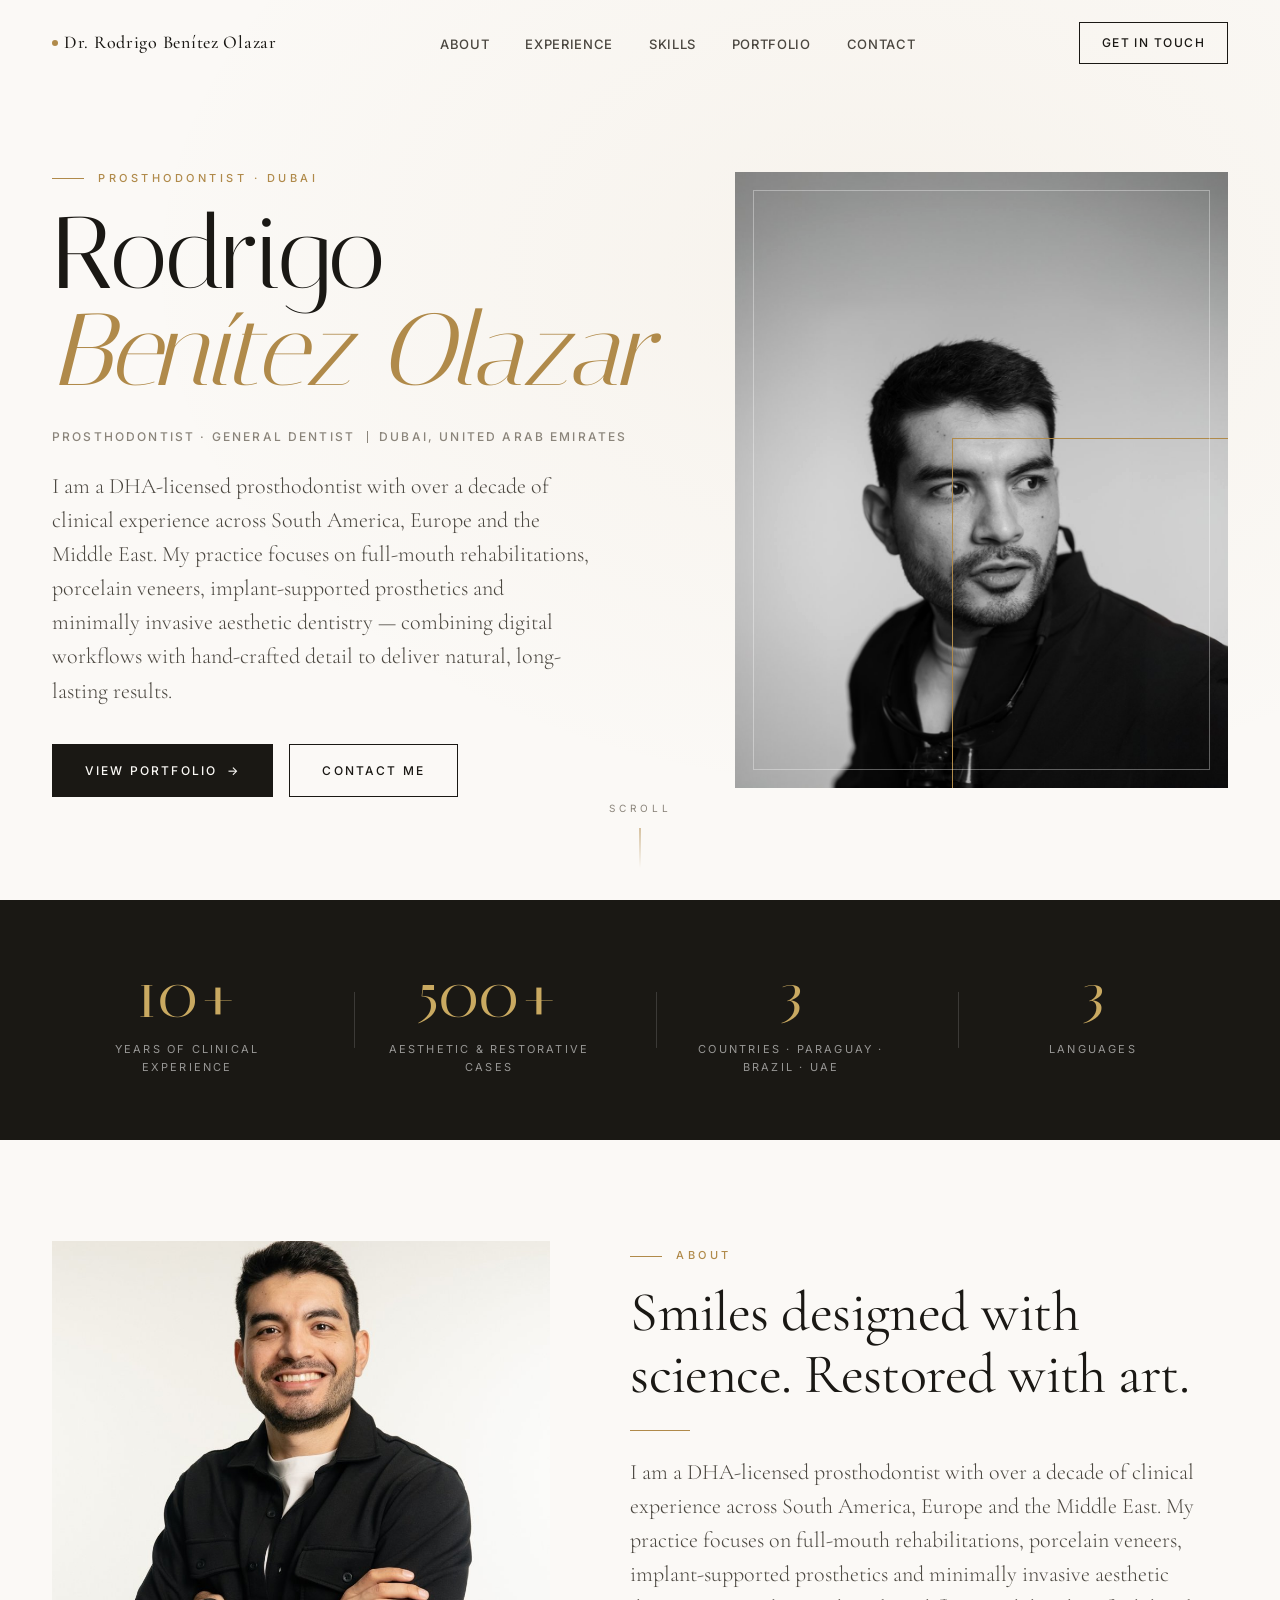
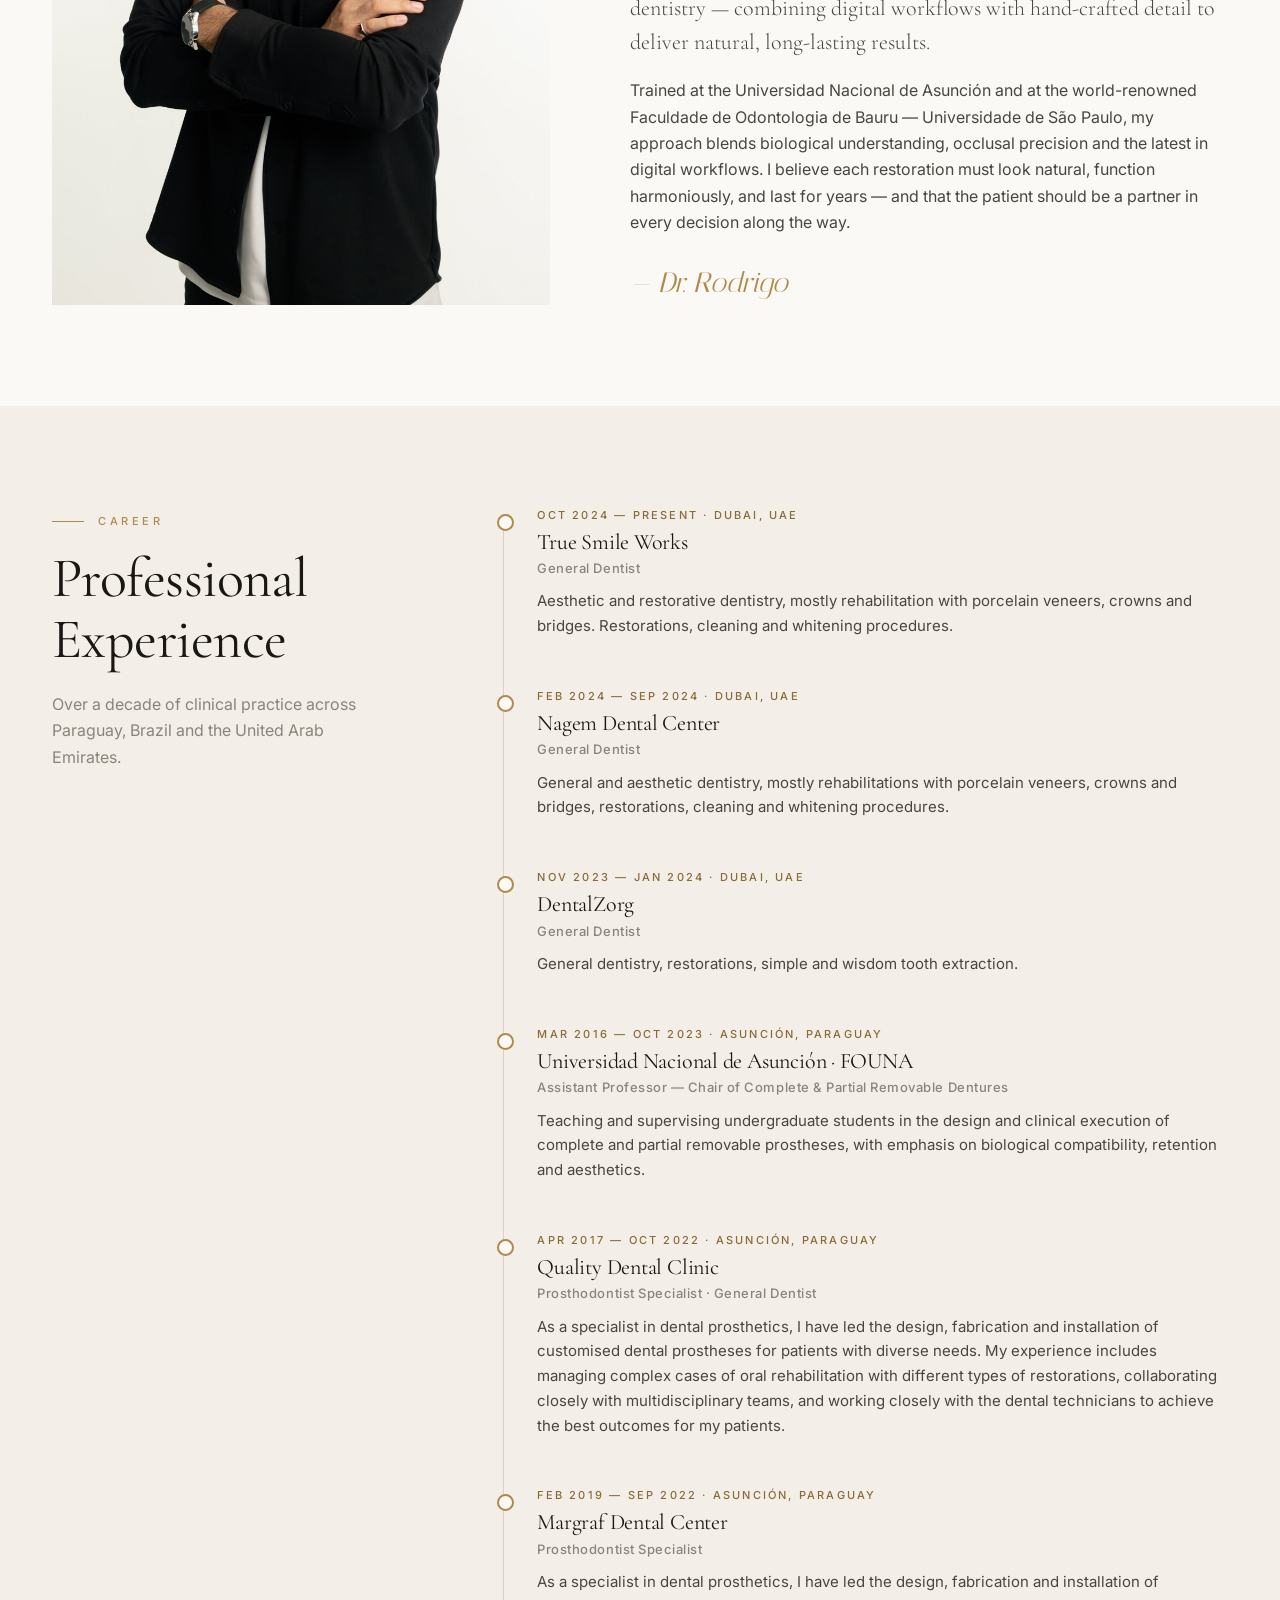
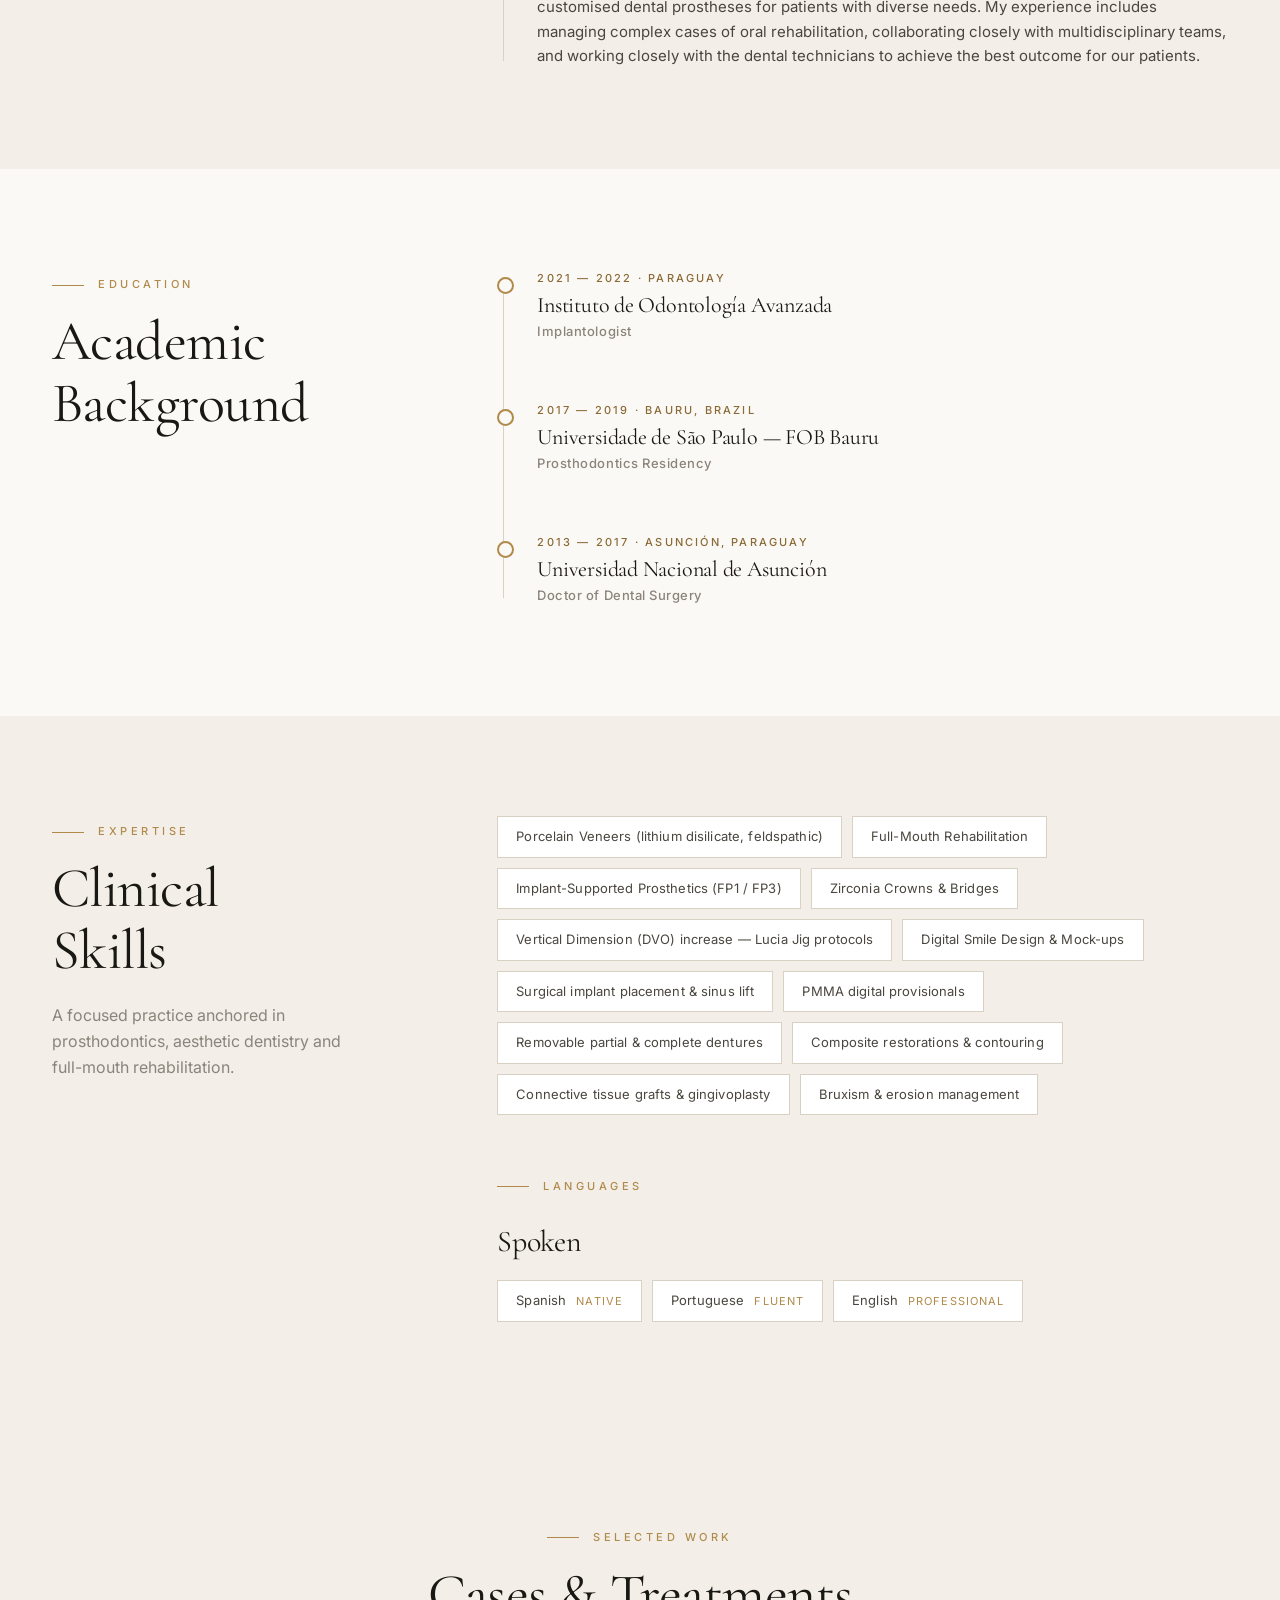
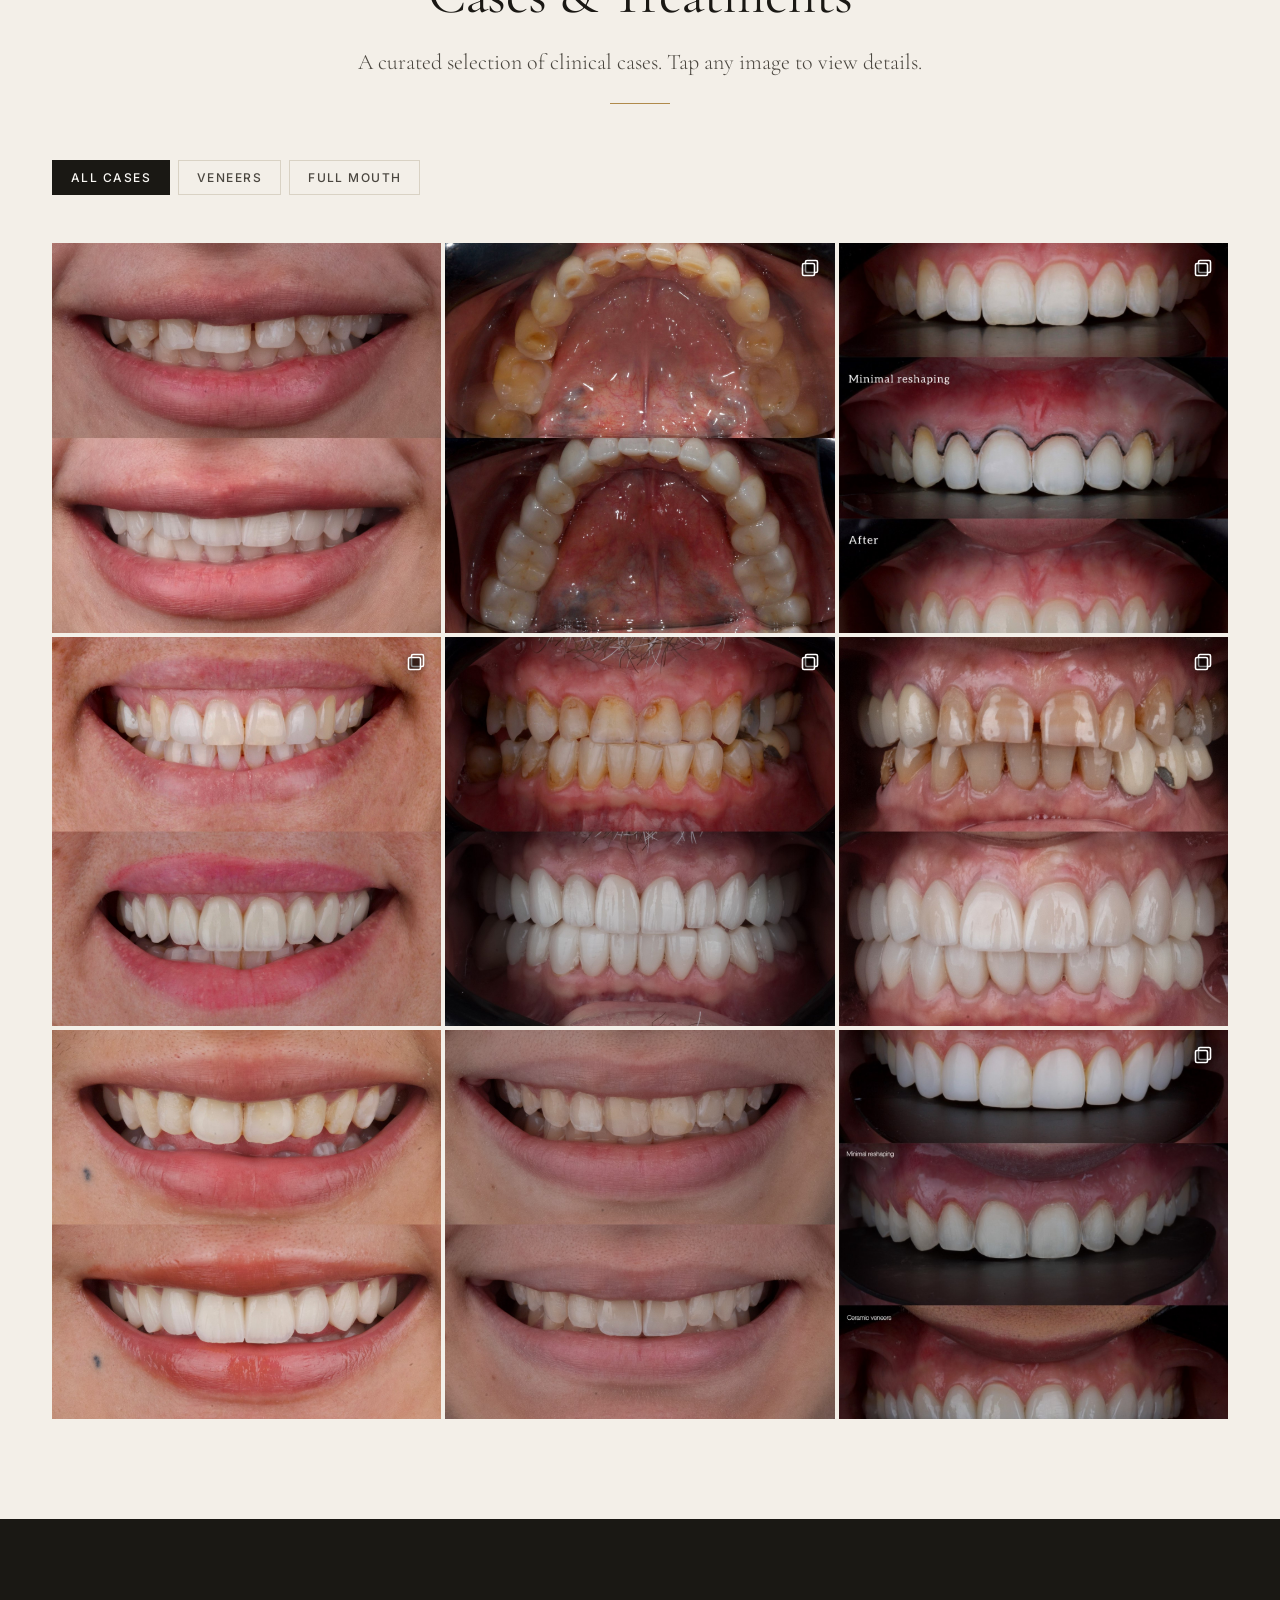
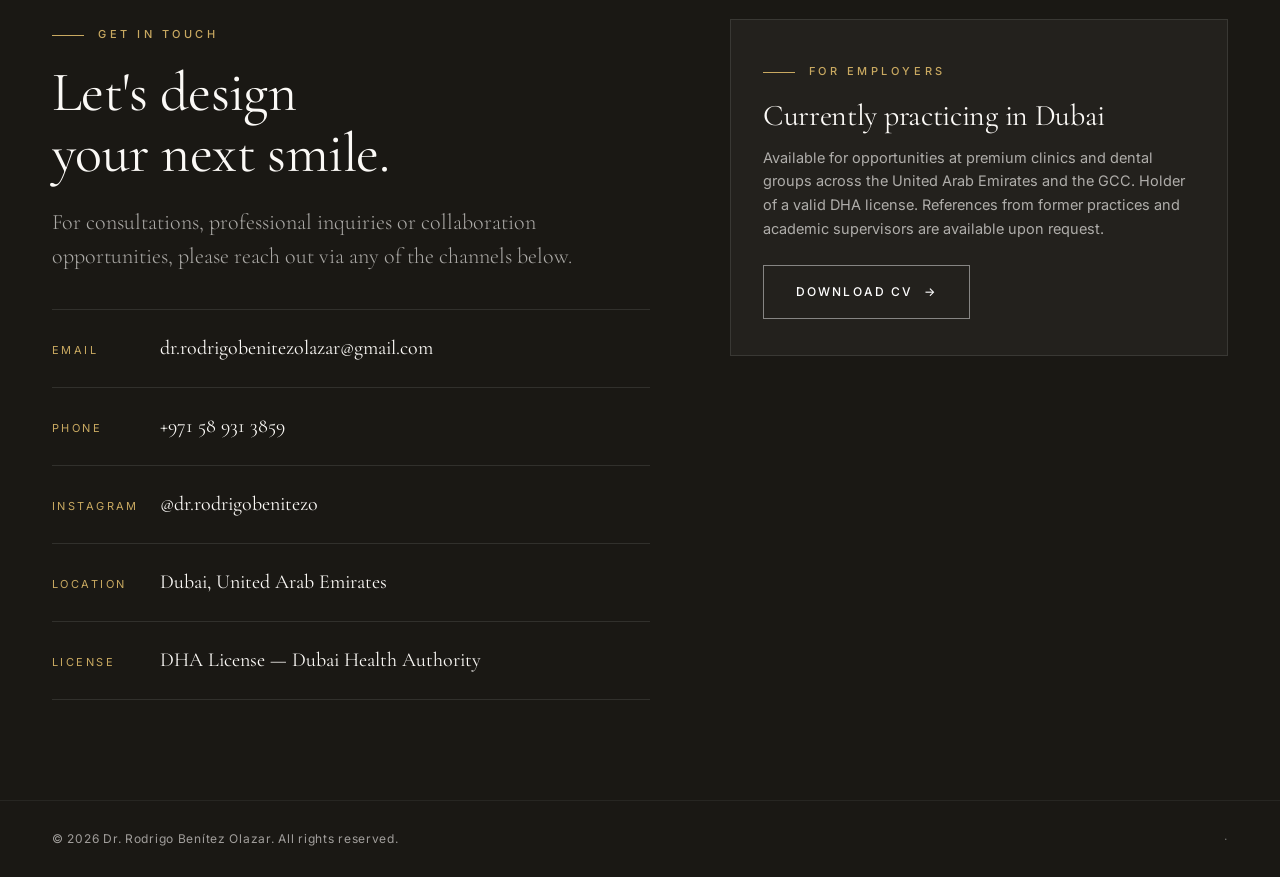
==== commit 21188b5b: "Redesign portfolio: Instagram-style grid + carousel; replace cases with curated new selection (9 cas" ====
--- a/index.html
+++ b/index.html
@@ -160,13 +160,13 @@
     <div class="container">
       <div class="center" style="margin-bottom: 56px;">
         <span class="eyebrow">Selected Work</span>
-        <h2>Cases & Treatments</h2>
-        <p class="lead" style="max-width: 620px; margin: 18px auto 0;">A curated selection of clinical cases, each one a collaboration between patient, science and craft. Click any case to compare before and after.</p>
+        <h2>Cases &amp; Treatments</h2>
+        <p class="lead" style="max-width: 620px; margin: 18px auto 0;">A curated selection of clinical cases. Tap any image to view details.</p>
         <div class="divider center-d"></div>
       </div>
 
       <div class="case-filter" id="caseFilter"></div>
-      <div class="case-grid" id="caseGrid"></div>
+      <div class="case-grid case-grid-square" id="caseGrid"></div>
     </div>
   </section>
 
@@ -207,23 +207,18 @@
     </div>
   </footer>
 
-  <!-- ==================== LIGHTBOX ==================== -->
+  <!-- ==================== LIGHTBOX (carousel) ==================== -->
   <div class="lightbox" id="lightbox" aria-hidden="true">
-    <div class="lb-content">
-      <button class="lb-close" id="lbClose" aria-label="Close">×</button>
-      <div class="compare" id="compare">
-        <img src="" alt="Before" id="beforeImg" />
-        <img src="" alt="After" id="afterImg" />
-        <div class="lbl before">Before</div>
-        <div class="lbl after">After</div>
-        <div class="handle" id="handle"><div class="knob">⇆</div></div>
-      </div>
-      <div class="lb-info">
-        <div class="lb-cat" id="lbCat">—</div>
-        <div class="lb-title" id="lbTitle">—</div>
-        <p class="lb-desc" id="lbDesc">—</p>
-        <div class="lb-extras" id="lbExtras"></div>
-      </div>
+    <button class="lb-close" id="lbClose" aria-label="Close">×</button>
+    <button class="lb-nav lb-prev" id="lbPrev" aria-label="Previous">‹</button>
+    <button class="lb-nav lb-next" id="lbNext" aria-label="Next">›</button>
+    <div class="lb-stage" id="lbStage">
+      <div class="lb-track" id="lbTrack"></div>
+    </div>
+    <div class="lb-meta">
+      <div class="lb-cat" id="lbCat">—</div>
+      <div class="lb-dots" id="lbDots"></div>
+      <div class="lb-counter" id="lbCounter">1 / 1</div>
     </div>
   </div>
 
--- a/css/styles.css
+++ b/css/styles.css
@@ -598,225 +598,199 @@
 .case-grid {
   display: grid;
   grid-template-columns: repeat(3, 1fr);
-  gap: 28px;
-}
-@media (max-width: 1000px) { .case-grid { grid-template-columns: repeat(2, 1fr); } }
-@media (max-width: 640px) { .case-grid { grid-template-columns: 1fr; gap: 24px; } }
+  gap: 4px;
+}
+@media (max-width: 900px) { .case-grid { grid-template-columns: repeat(3, 1fr); gap: 3px; } }
+@media (max-width: 520px) { .case-grid { grid-template-columns: repeat(2, 1fr); } }
 
 .case-card {
-  background: white;
+  background: var(--bg-alt);
   cursor: pointer;
   position: relative;
   overflow: hidden;
-  transition: transform .5s var(--transition), box-shadow .5s var(--transition);
-}
-.case-card:hover { transform: translateY(-6px); box-shadow: var(--shadow-md); }
-
-.case-thumb {
-  position: relative;
-  aspect-ratio: 4/3;
-  overflow: hidden;
-  background: var(--bg-alt);
-}
-.case-thumb .ba {
+  aspect-ratio: 1 / 1;
+  transition: opacity .3s var(--transition);
+}
+.case-card img {
+  width: 100%; height: 100%; object-fit: cover;
+  transition: transform .8s var(--transition);
+}
+.case-card:hover img { transform: scale(1.04); }
+
+.case-card .case-overlay {
   position: absolute;
   inset: 0;
-  display: grid;
-  grid-template-columns: 1fr 1fr;
-}
-.case-thumb .ba img {
-  width: 100%; height: 100%; object-fit: cover;
-}
-.case-thumb .ba .label {
-  position: absolute;
-  bottom: 12px;
+  background: linear-gradient(180deg, rgba(26,24,20,0) 35%, rgba(26,24,20,0.62) 100%);
+  opacity: 0;
+  transition: opacity .35s var(--transition);
+  display: flex;
+  align-items: flex-end;
+  padding: 18px 20px;
+}
+.case-card:hover .case-overlay { opacity: 1; }
+.case-card .case-overlay-cat {
   font-size: 10px;
-  letter-spacing: 0.18em;
+  letter-spacing: 0.26em;
   text-transform: uppercase;
   color: white;
-  padding: 4px 10px;
-  background: rgba(0,0,0,.55);
-  backdrop-filter: blur(2px);
-  font-weight: 500;
-}
-.case-thumb .ba .label.before { left: 12px; }
-.case-thumb .ba .label.after { right: 12px; }
-.case-thumb .ba::before {
-  content: '';
-  position: absolute;
-  left: 50%; top: 0; bottom: 0;
-  width: 2px;
-  background: rgba(255,255,255,.85);
-  transform: translateX(-50%);
-  z-index: 2;
-}
-
-.case-body {
-  padding: 22px 24px 26px;
-}
-.case-cat {
-  font-size: 10px;
-  letter-spacing: 0.24em;
-  text-transform: uppercase;
-  color: var(--gold);
-  font-weight: 500;
-  margin-bottom: 10px;
-}
-.case-title {
-  font-family: var(--serif);
-  font-size: 21px;
-  line-height: 1.25;
-  color: var(--ink);
-  margin-bottom: 8px;
-}
-.case-snippet {
-  font-size: 13.5px;
-  line-height: 1.55;
-  color: var(--ink-mute);
-  display: -webkit-box;
-  -webkit-line-clamp: 2;
-  -webkit-box-orient: vertical;
-  overflow: hidden;
-}
-
-/* Lightbox ================================================== */
+  font-weight: 500;
+}
+
+.case-card .multi-indicator {
+  position: absolute;
+  top: 12px;
+  right: 12px;
+  width: 26px;
+  height: 26px;
+  display: flex;
+  align-items: center;
+  justify-content: center;
+  z-index: 3;
+}
+.case-card .multi-indicator svg {
+  width: 22px; height: 22px;
+  filter: drop-shadow(0 1px 3px rgba(0,0,0,.45));
+}
+
+@media (max-width: 520px) {
+  .case-card .case-overlay { padding: 12px 14px; }
+  .case-card .case-overlay-cat { font-size: 9px; }
+}
+
+/* Lightbox / carousel ======================================== */
 .lightbox {
   position: fixed;
   inset: 0;
   z-index: 200;
-  background: rgba(20, 18, 14, 0.96);
+  background: rgba(14, 12, 8, 0.97);
   display: none;
   align-items: center;
   justify-content: center;
-  padding: 40px 20px;
+  padding: 0;
   opacity: 0;
   transition: opacity .35s var(--transition);
 }
 .lightbox.open { display: flex; opacity: 1; }
 
-.lb-content {
-  position: relative;
-  max-width: 1100px;
-  width: 100%;
-  background: var(--bg);
-  max-height: 92vh;
-  overflow-y: auto;
-}
 .lb-close {
   position: absolute;
-  top: 18px; right: 18px;
-  width: 38px; height: 38px;
-  background: rgba(0,0,0,.6);
+  top: 22px; right: 22px;
+  width: 44px; height: 44px;
+  background: rgba(255,255,255,.08);
   color: white;
   border-radius: 50%;
   display: flex; align-items: center; justify-content: center;
-  font-size: 22px;
+  font-size: 24px;
+  z-index: 6;
+  transition: all .25s var(--transition);
+  backdrop-filter: blur(8px);
+}
+.lb-close:hover { background: var(--gold); transform: rotate(90deg); }
+
+.lb-nav {
+  position: absolute;
+  top: 50%;
+  transform: translateY(-50%);
+  width: 56px; height: 56px;
+  background: rgba(255,255,255,.06);
+  color: white;
+  border-radius: 50%;
+  display: flex; align-items: center; justify-content: center;
+  font-size: 32px;
   z-index: 5;
-  transition: background .3s var(--transition);
-}
-.lb-close:hover { background: var(--gold); }
-
-.compare {
-  position: relative;
+  transition: all .25s var(--transition);
+  backdrop-filter: blur(8px);
+  font-weight: 300;
+  line-height: 1;
+}
+.lb-nav:hover { background: var(--gold); }
+.lb-prev { left: 26px; }
+.lb-next { right: 26px; }
+.lb-nav.hidden { opacity: 0; pointer-events: none; }
+
+.lb-stage {
   width: 100%;
-  aspect-ratio: 16/10;
-  background: black;
+  height: 100%;
+  display: flex;
+  align-items: center;
+  justify-content: center;
   overflow: hidden;
+}
+.lb-track {
+  display: flex;
+  width: 100%;
+  height: 100%;
+  transition: transform .45s var(--transition);
+  will-change: transform;
+}
+.lb-slide {
+  flex: 0 0 100%;
+  height: 100%;
+  display: flex;
+  align-items: center;
+  justify-content: center;
+  padding: 70px 90px 130px;
+}
+.lb-slide img {
+  max-width: 100%;
+  max-height: 100%;
+  object-fit: contain;
   user-select: none;
-}
-.compare img {
-  position: absolute;
-  inset: 0;
-  width: 100%; height: 100%;
-  object-fit: cover;
-}
-.compare #afterImg {
-  /* Clip from the LEFT edge: at 50% only the right half is visible.
-     The slider drags this edge — pulling it left reveals more of "After". */
-  clip-path: inset(0 0 0 50%);
-  transition: none;
-}
-.compare .handle {
-  position: absolute;
-  top: 0; bottom: 0;
-  left: 50%;
-  transform: translateX(-50%);
-  width: 44px;
-  cursor: ew-resize;
-  display: flex;
-  align-items: center;
+  -webkit-user-drag: none;
+}
+
+.lb-meta {
+  position: absolute;
+  bottom: 0; left: 0; right: 0;
+  z-index: 4;
+  padding: 22px 32px 28px;
+  display: flex;
+  align-items: center;
+  justify-content: space-between;
+  gap: 20px;
+  pointer-events: none;
+}
+.lb-meta > * { pointer-events: auto; }
+.lb-meta .lb-cat {
+  font-size: 11px;
+  letter-spacing: 0.26em;
+  text-transform: uppercase;
+  color: var(--gold-light);
+  font-weight: 500;
+  width: 130px;
+  flex-shrink: 0;
+}
+.lb-dots {
+  display: flex;
+  gap: 8px;
+  flex: 1;
   justify-content: center;
-  z-index: 4;
-}
-.compare .handle::before {
-  content: '';
-  position: absolute;
-  top: 0; bottom: 0;
-  left: 50%;
-  width: 2px;
-  background: white;
-  transform: translateX(-50%);
-}
-.compare .handle .knob {
-  width: 44px; height: 44px;
+}
+.lb-dot {
+  width: 7px; height: 7px;
   border-radius: 50%;
-  background: white;
-  display: flex; align-items: center; justify-content: center;
-  box-shadow: var(--shadow-md);
-  font-size: 14px;
-  color: var(--ink);
-  font-weight: 700;
-  letter-spacing: 0.05em;
-  z-index: 1;
-}
-.compare .lbl {
-  position: absolute;
-  top: 14px;
-  font-size: 10px;
-  letter-spacing: 0.22em;
-  text-transform: uppercase;
-  color: white;
-  background: rgba(0,0,0,.6);
-  padding: 4px 12px;
-  font-weight: 500;
-  z-index: 3;
-}
-.compare .lbl.before { left: 14px; }
-.compare .lbl.after { right: 14px; }
-
-.lb-info {
-  padding: 36px 44px 40px;
-}
-.lb-cat {
-  font-size: 11px;
-  letter-spacing: 0.24em;
-  text-transform: uppercase;
-  color: var(--gold);
-  font-weight: 500;
-  margin-bottom: 12px;
-}
-.lb-title {
-  font-family: var(--serif);
-  font-size: clamp(26px, 3vw, 36px);
-  margin-bottom: 16px;
-  color: var(--ink);
-}
-.lb-desc {
-  font-size: 15px;
-  line-height: 1.7;
-  color: var(--ink-soft);
-}
-
-.lb-extras {
-  margin-top: 28px;
-  display: grid;
-  grid-template-columns: repeat(auto-fit, minmax(160px, 1fr));
-  gap: 12px;
-}
-.lb-extras img { aspect-ratio: 1; object-fit: cover; }
-
-@media (max-width: 600px) {
-  .lb-info { padding: 22px 24px 28px; }
+  background: rgba(255,255,255,.25);
+  cursor: pointer;
+  transition: all .25s var(--transition);
+}
+.lb-dot.active { background: var(--gold-light); transform: scale(1.3); }
+.lb-counter {
+  font-size: 12px;
+  letter-spacing: 0.18em;
+  color: rgba(255,255,255,.55);
+  font-variant-numeric: tabular-nums;
+  width: 130px;
+  text-align: right;
+  flex-shrink: 0;
+}
+
+@media (max-width: 700px) {
+  .lb-slide { padding: 60px 18px 110px; }
+  .lb-prev { left: 8px; }
+  .lb-next { right: 8px; }
+  .lb-nav { width: 44px; height: 44px; font-size: 24px; }
+  .lb-meta { padding: 16px 18px 22px; }
+  .lb-meta .lb-cat, .lb-meta .lb-counter { width: 70px; font-size: 10px; }
 }
 
 /* Contact =================================================== */
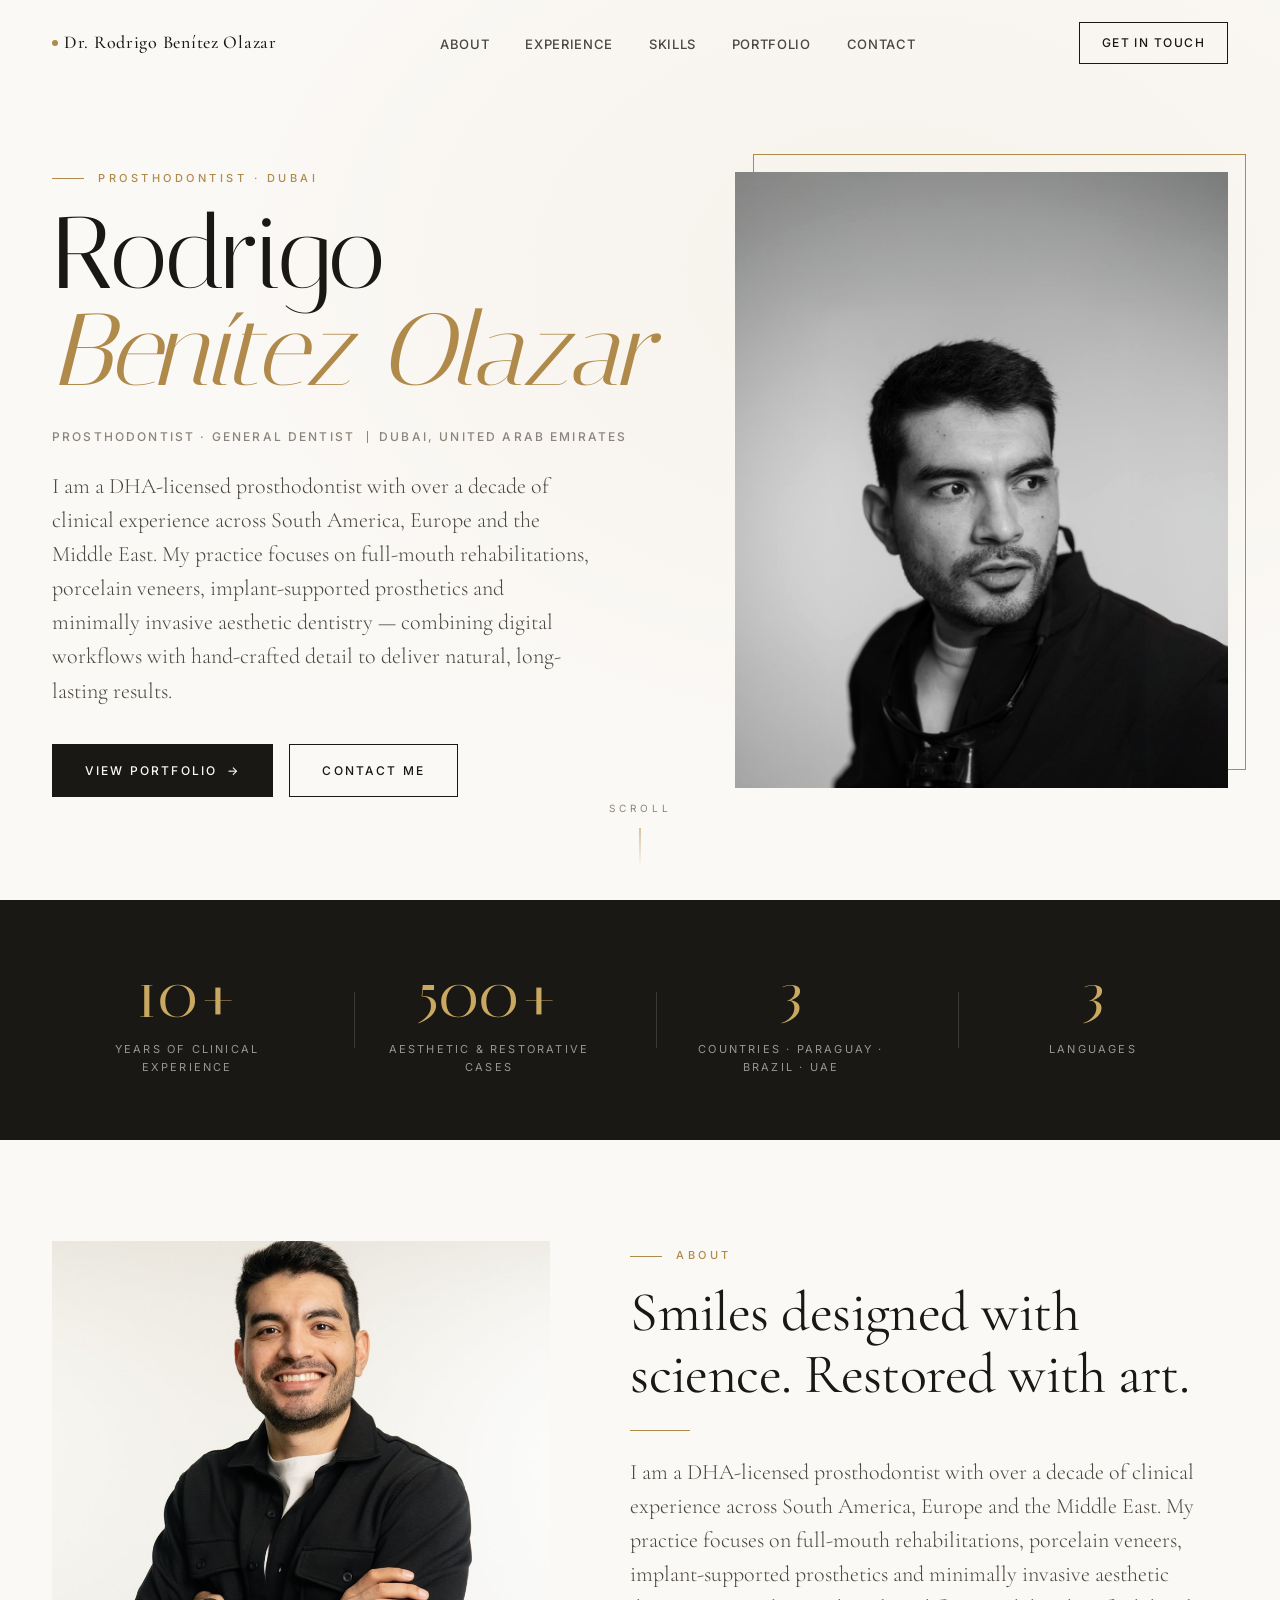
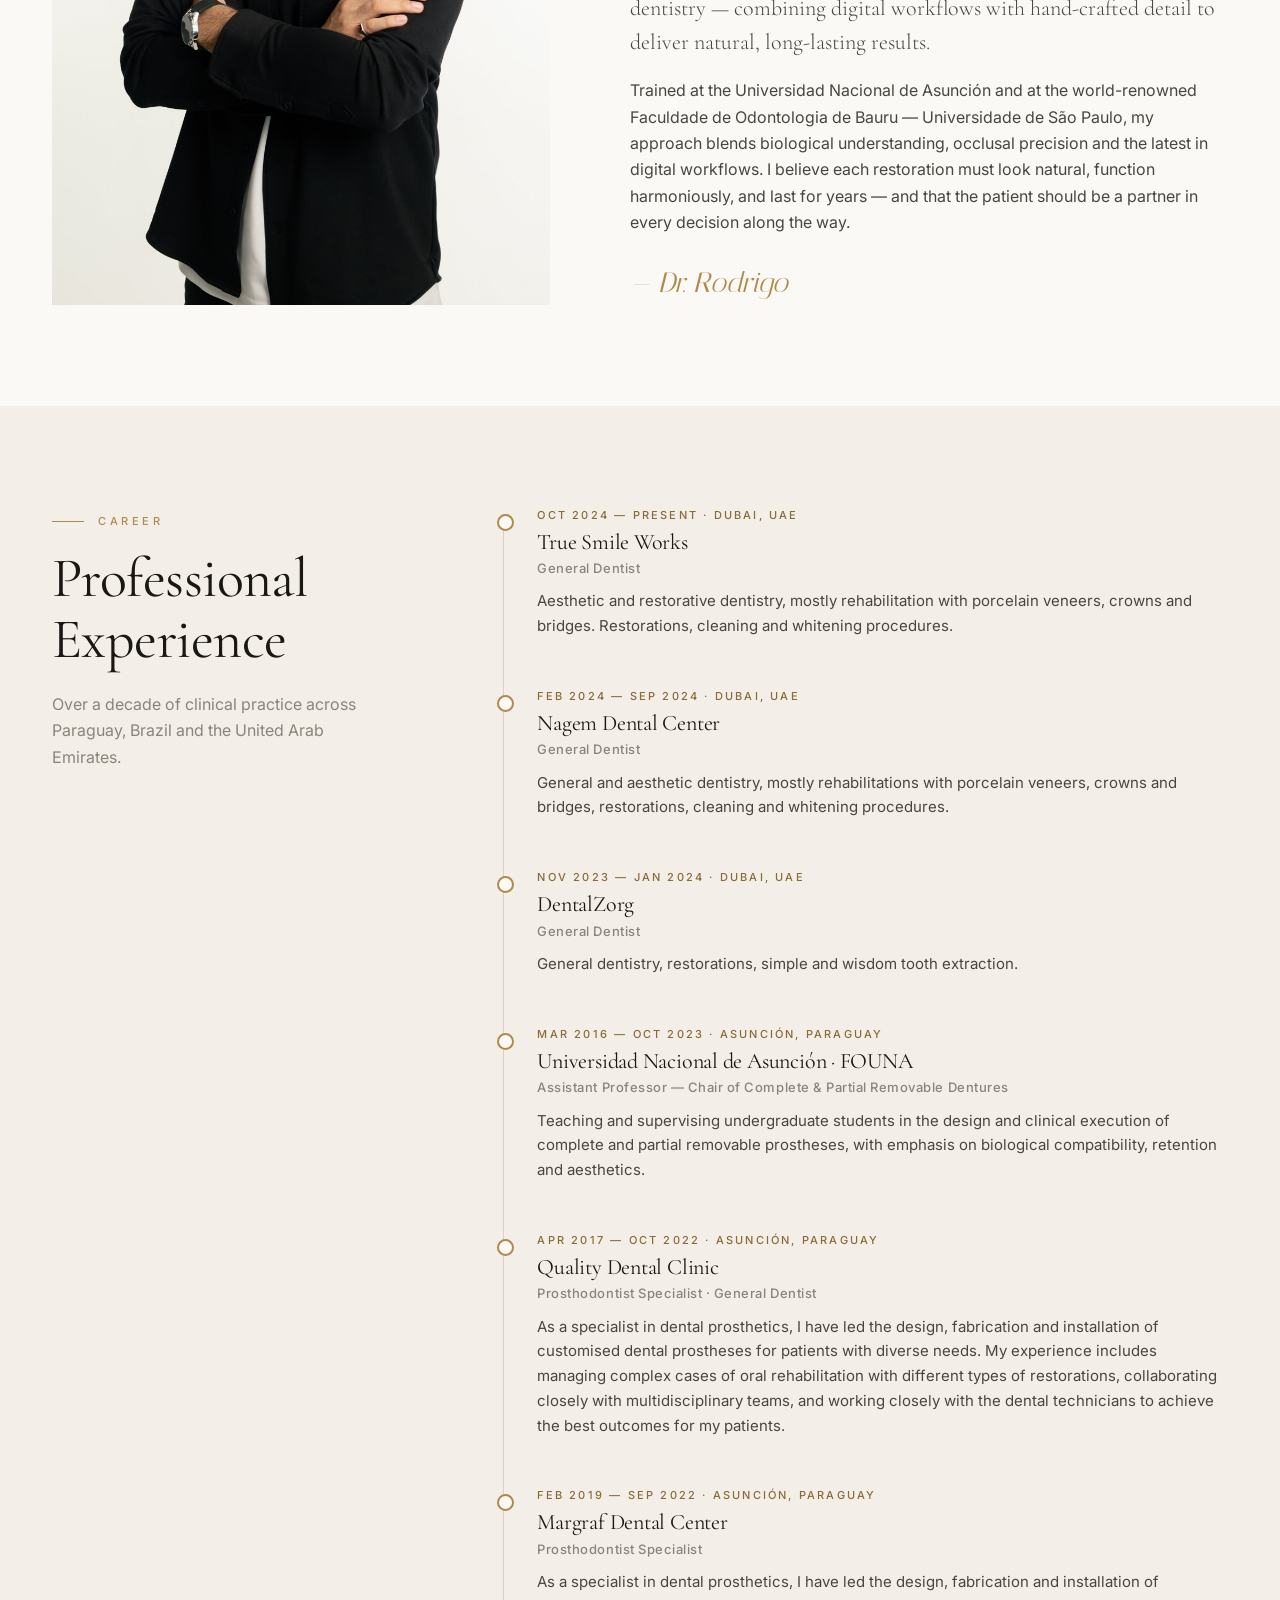
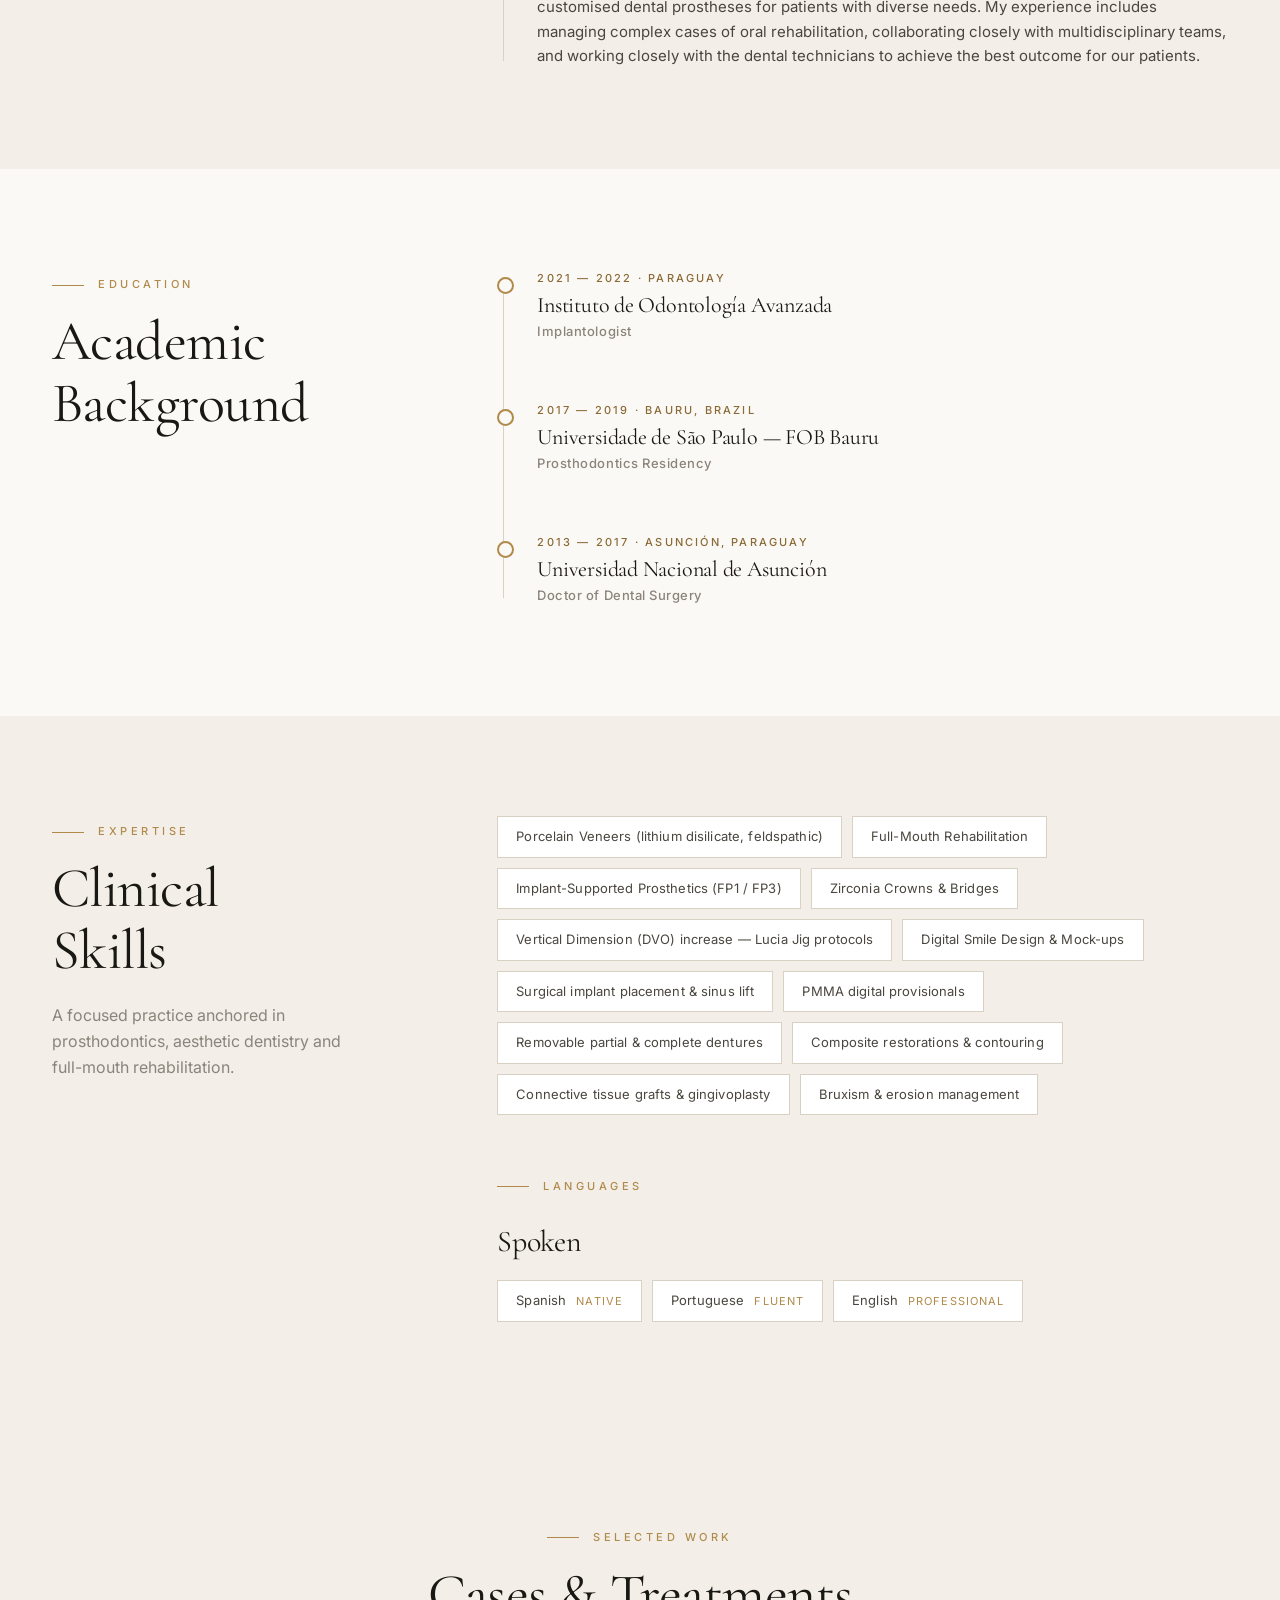
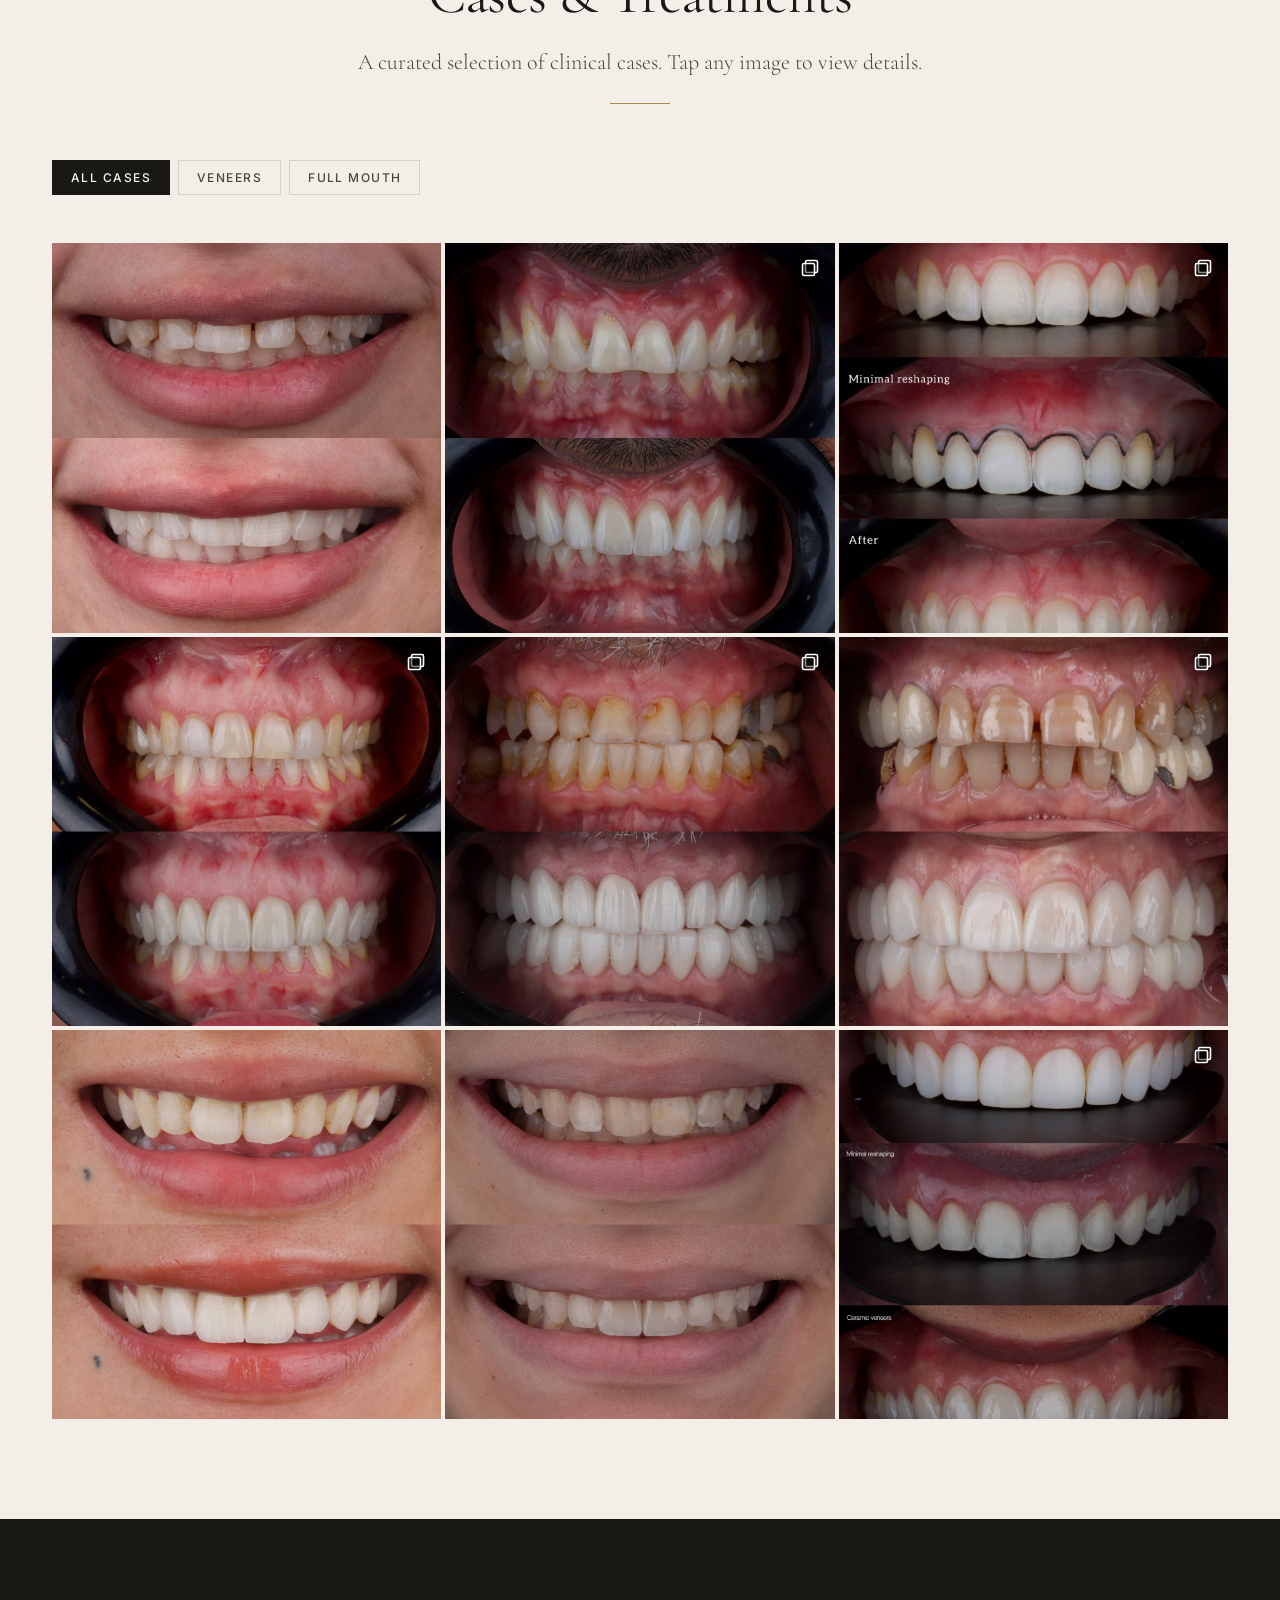
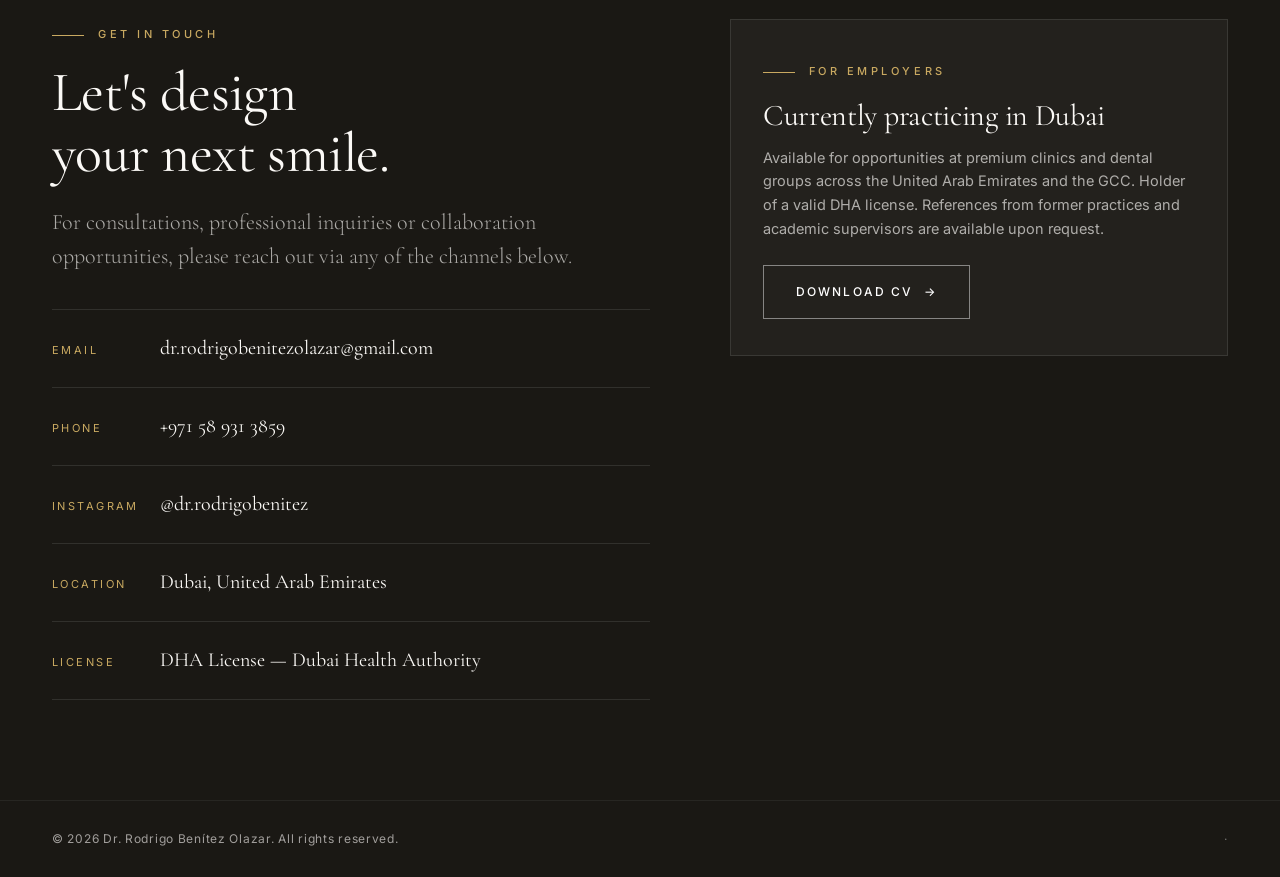
==== commit a55942e0: "Fix Instagram handle, reorder carousel (smile first), clean hero portrait frame" ====
--- a/index.html
+++ b/index.html
@@ -10,7 +10,7 @@
   <meta property="og:description" content="Smiles designed with science. Restored with art." />
   <meta property="og:image" content="assets/profile/hero-portrait.jpg" />
   <link rel="icon" type="image/svg+xml" href="data:image/svg+xml,%3Csvg xmlns='http://www.w3.org/2000/svg' viewBox='0 0 100 100'%3E%3Crect width='100' height='100' fill='%231a1814'/%3E%3Ctext x='50' y='68' font-family='Georgia,serif' font-size='62' fill='%23b08a4a' text-anchor='middle'%3ER%3C/text%3E%3C/svg%3E" />
-  <link rel="stylesheet" href="css/styles.css" />
+  <link rel="stylesheet" href="css/styles.css?v=20260427-3" />
 </head>
 <body>
 
@@ -65,7 +65,9 @@
         </div>
 
         <div class="hero-portrait reveal">
-          <img src="assets/profile/hero-portrait.jpg" alt="Dr. Rodrigo Benítez Olazar" data-edit-img="hero" />
+          <div class="frame">
+            <img src="assets/profile/hero-portrait.jpg" alt="Dr. Rodrigo Benítez Olazar" data-edit-img="hero" />
+          </div>
         </div>
       </div>
     </div>
@@ -225,7 +227,7 @@
   <!-- Admin badge -->
   <div class="admin-badge" id="adminBadge">Admin mode · <a href="#" id="adminExit" style="color:white;text-decoration:underline;margin-left:6px;">Exit</a></div>
 
-  <script src="data/content.js"></script>
-  <script src="js/main.js"></script>
+  <script src="data/content.js?v=20260427-3"></script>
+  <script src="js/main.js?v=20260427-3"></script>
 </body>
 </html>
--- a/css/styles.css
+++ b/css/styles.css
@@ -328,7 +328,13 @@
   position: relative;
   aspect-ratio: 4/5;
   background: var(--bg-alt);
+}
+
+.hero-portrait .frame {
+  position: relative;
+  width: 100%; height: 100%;
   overflow: hidden;
+  z-index: 2;
 }
 
 .hero-portrait img {
@@ -336,20 +342,11 @@
   filter: contrast(1.02) saturate(0.95);
 }
 
+/* Decorative gold accent — sits BEHIND the photo, only the corner is visible */
 .hero-portrait::before {
   content: '';
   position: absolute;
-  inset: 18px;
-  border: 1px solid rgba(255,255,255,.35);
-  z-index: 2;
-  pointer-events: none;
-}
-
-.hero-portrait::after {
-  content: '';
-  position: absolute;
-  bottom: -22px; right: -22px;
-  width: 60%; height: 60%;
+  inset: -18px -18px 18px 18px;
   border: 1px solid var(--gold);
   z-index: 0;
   pointer-events: none;
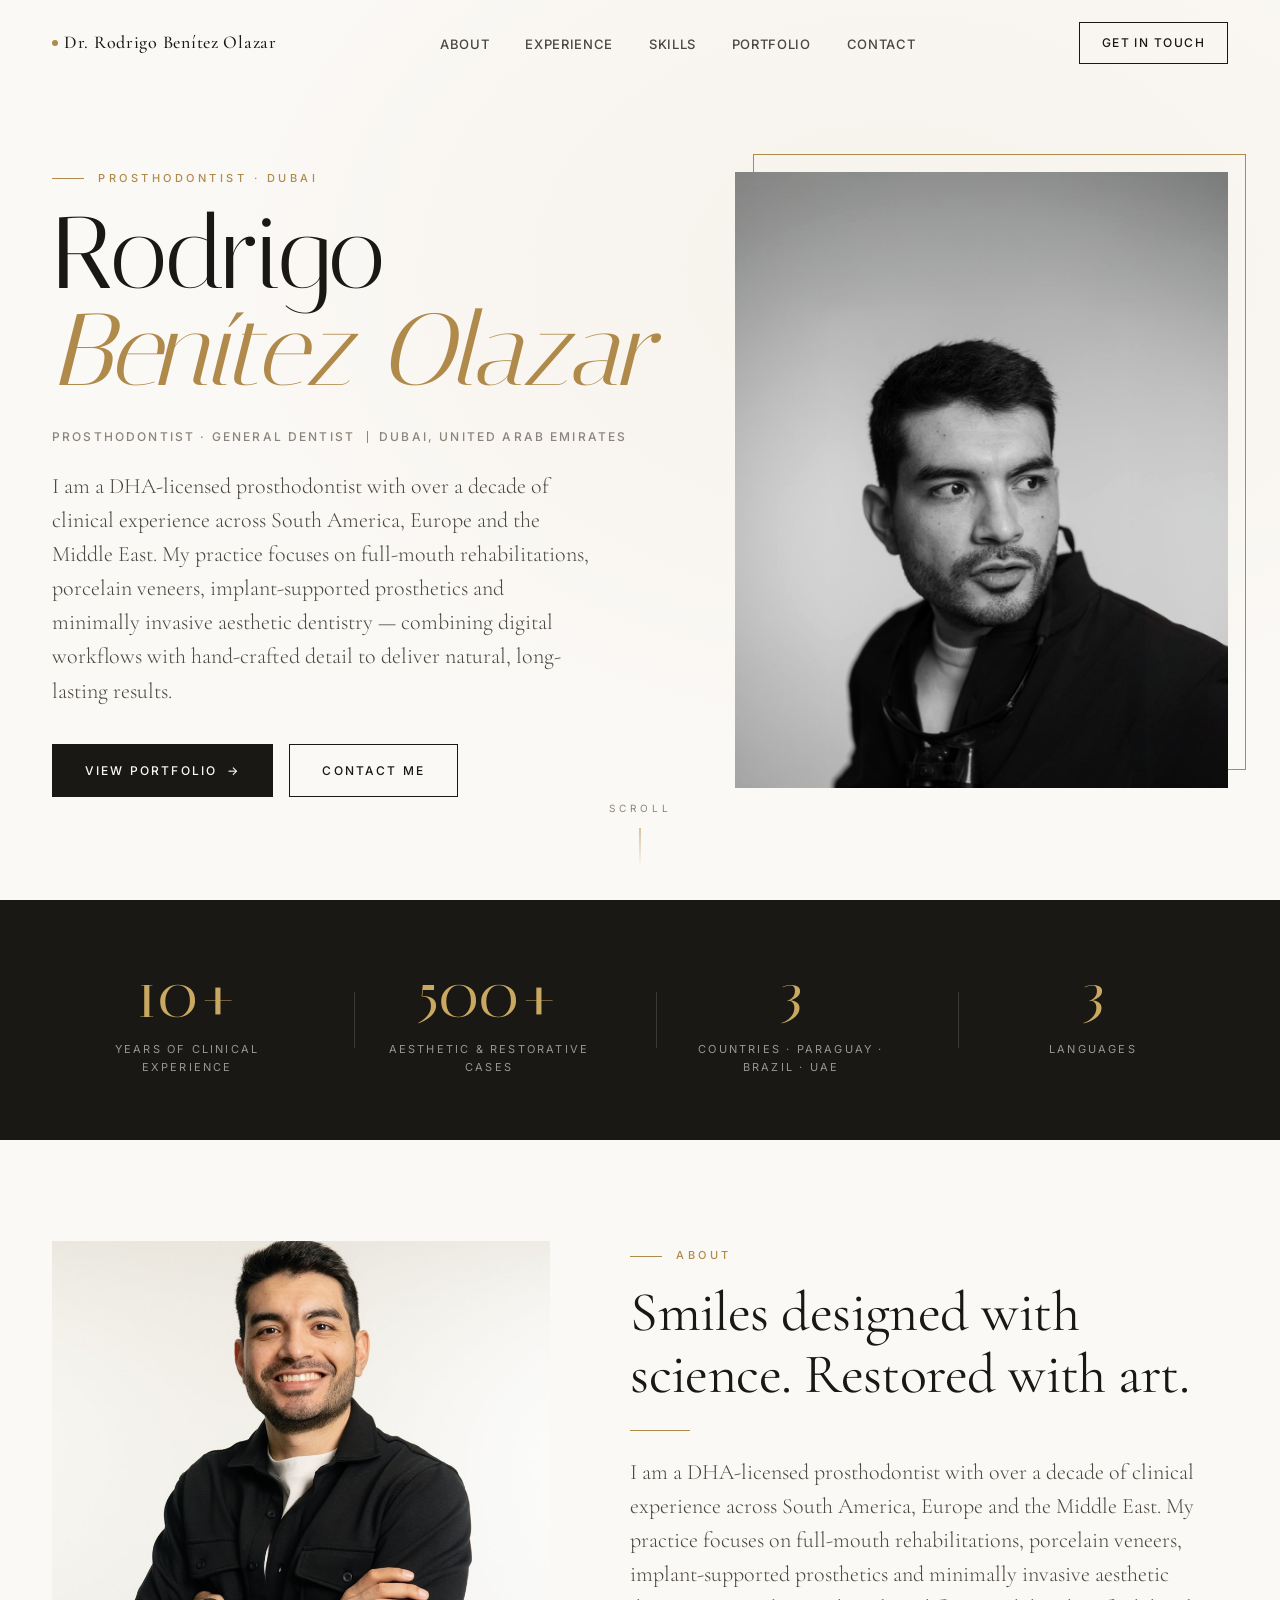
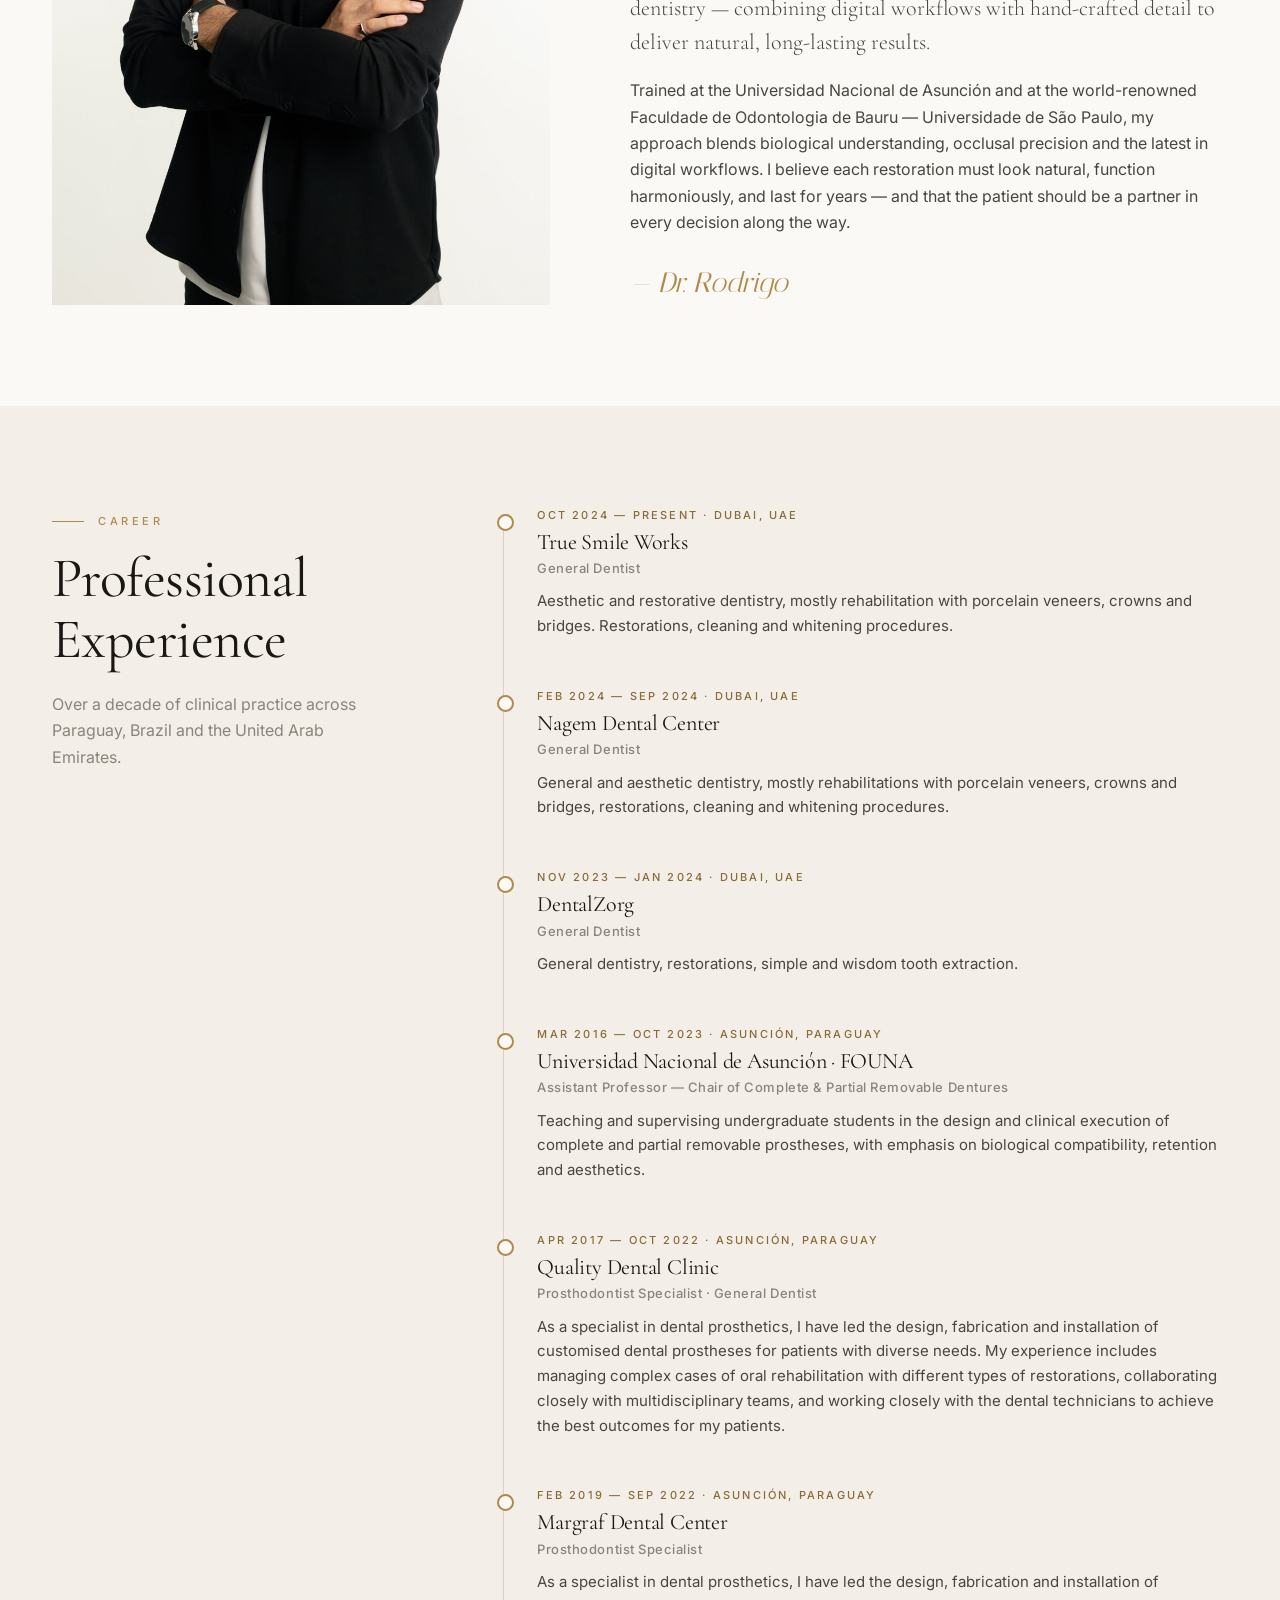
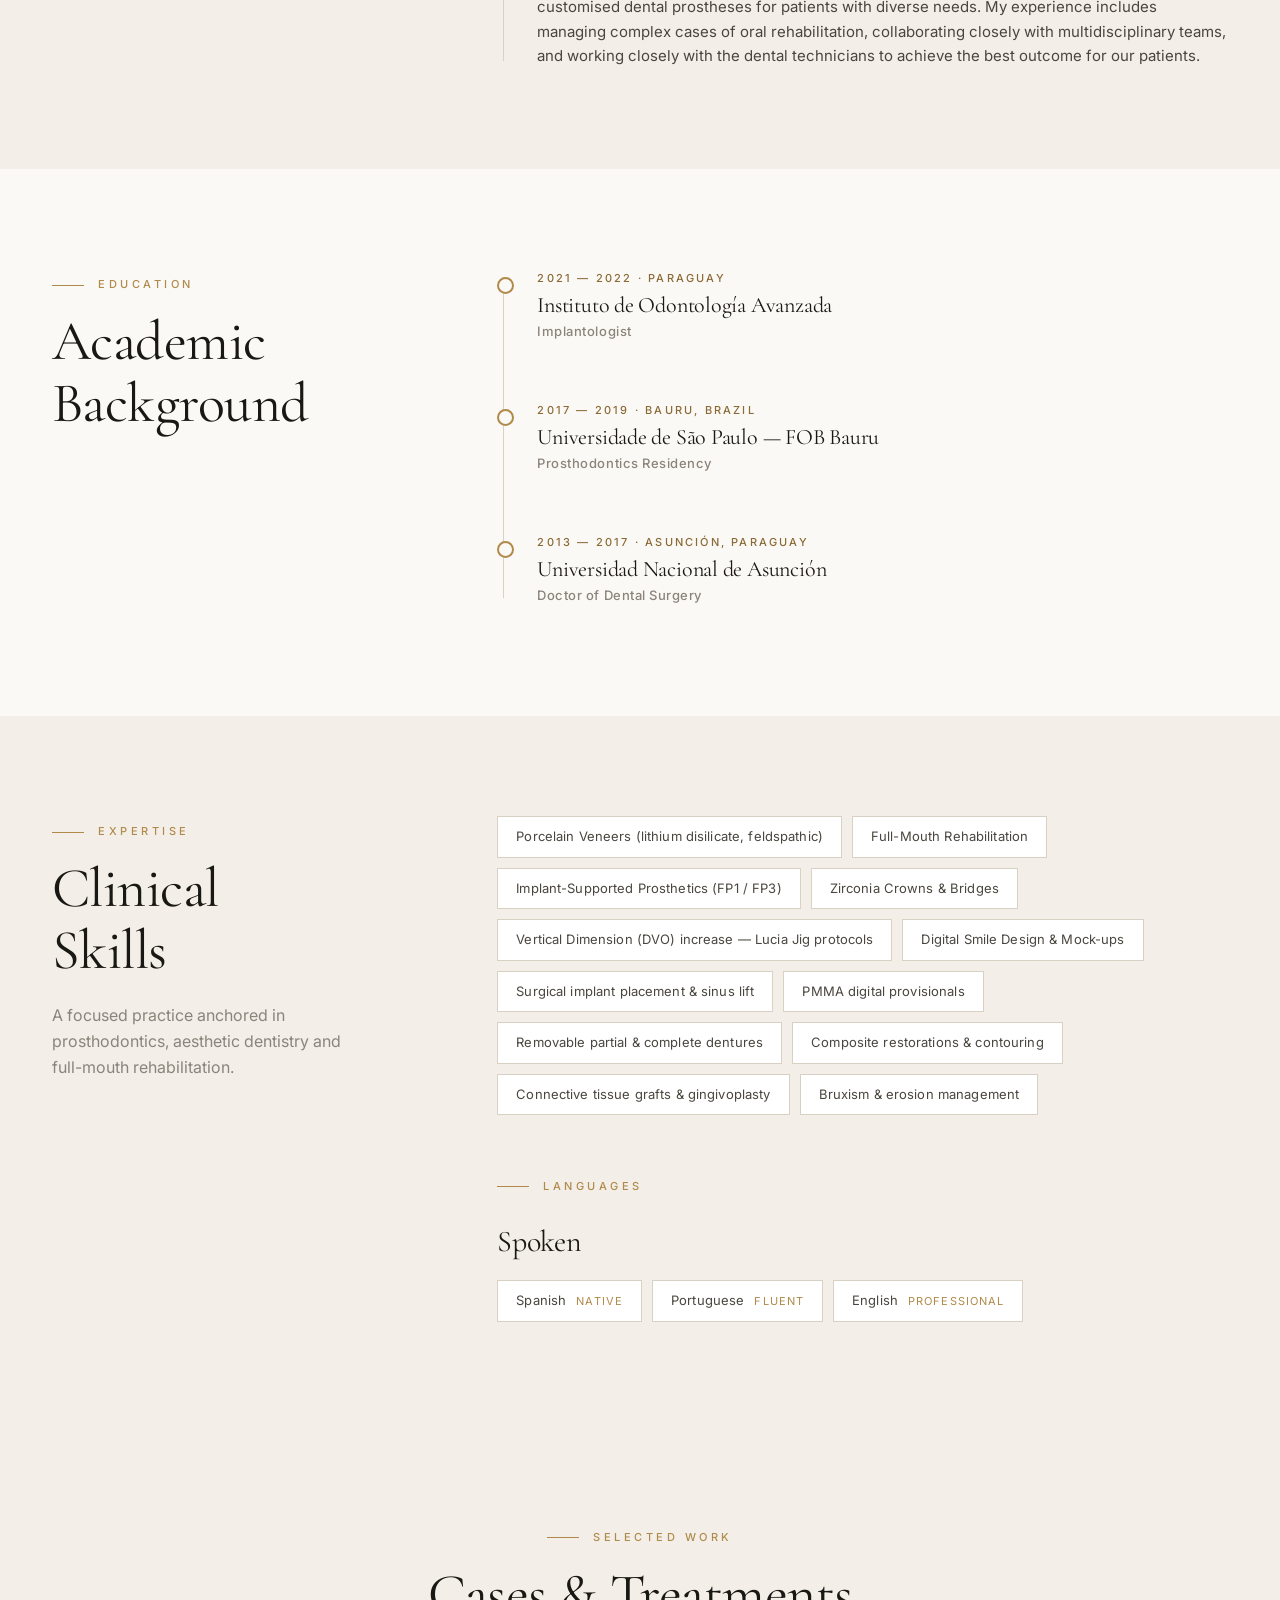
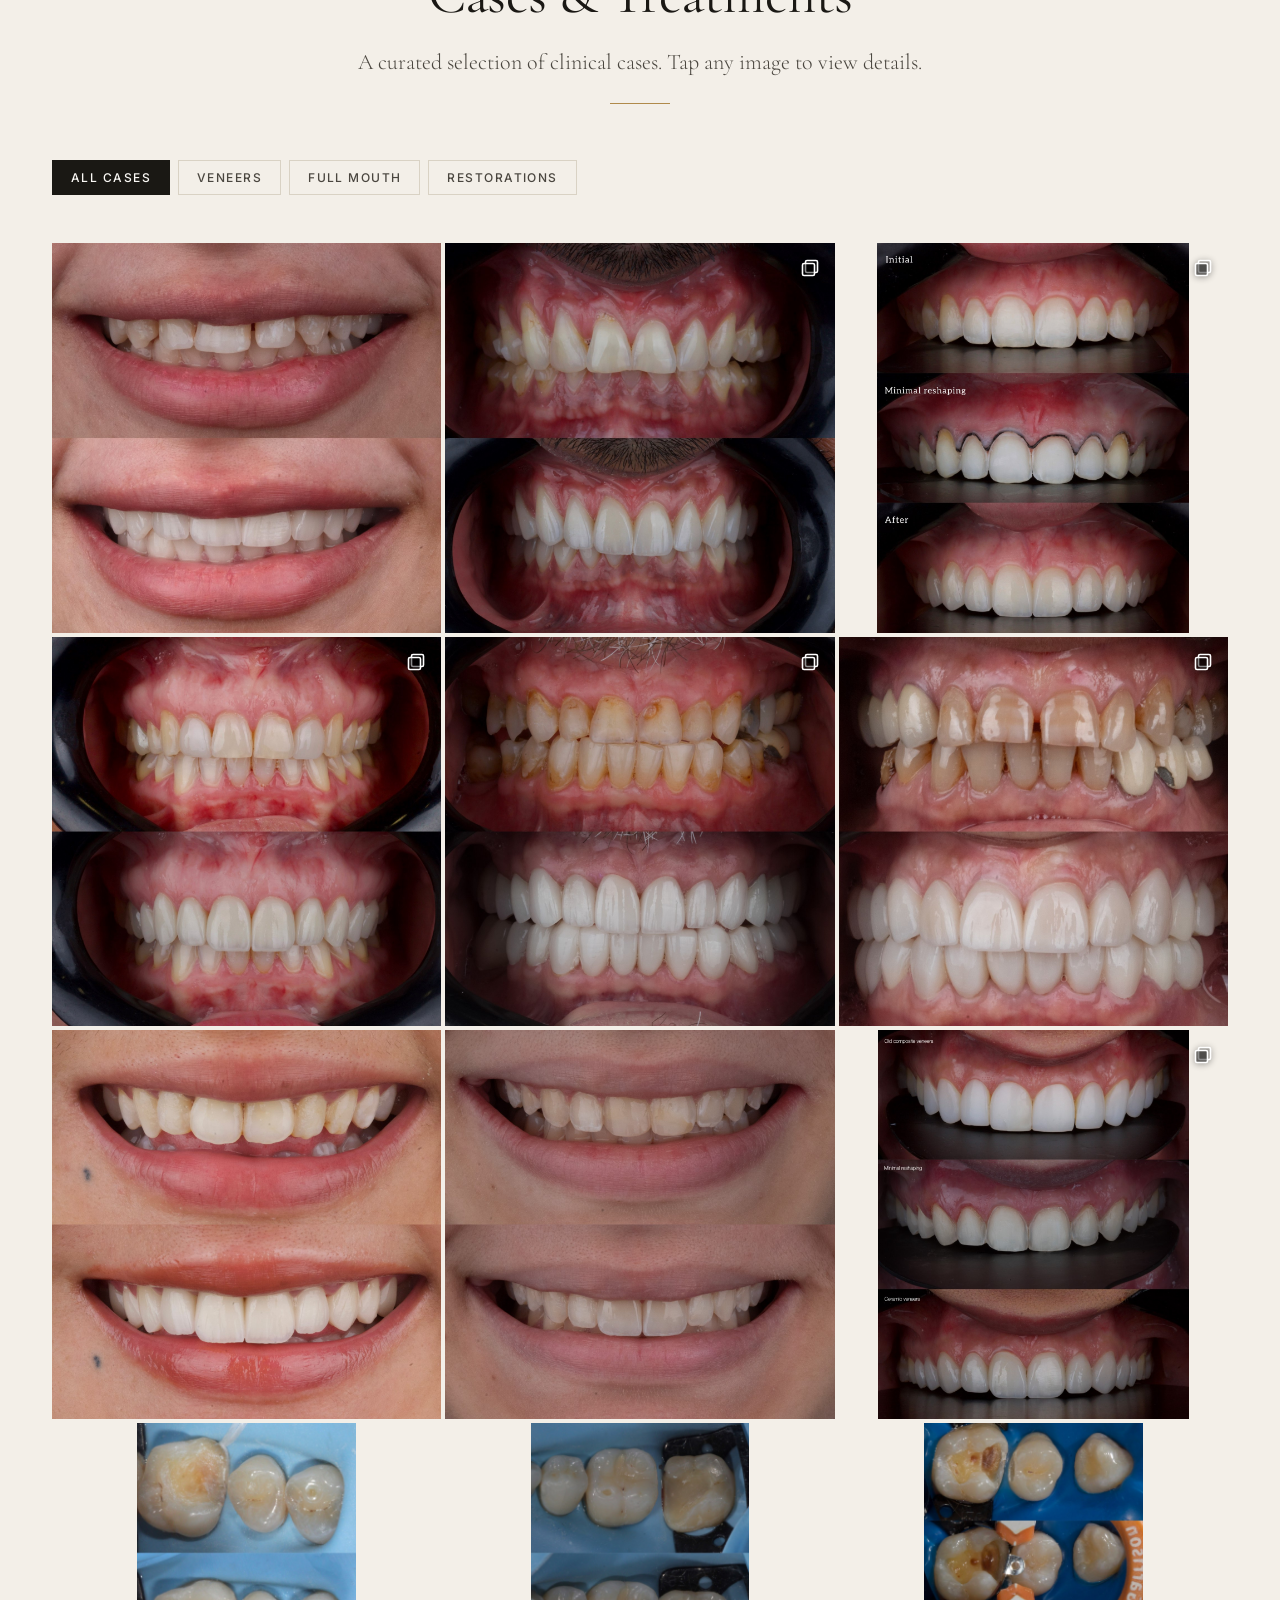
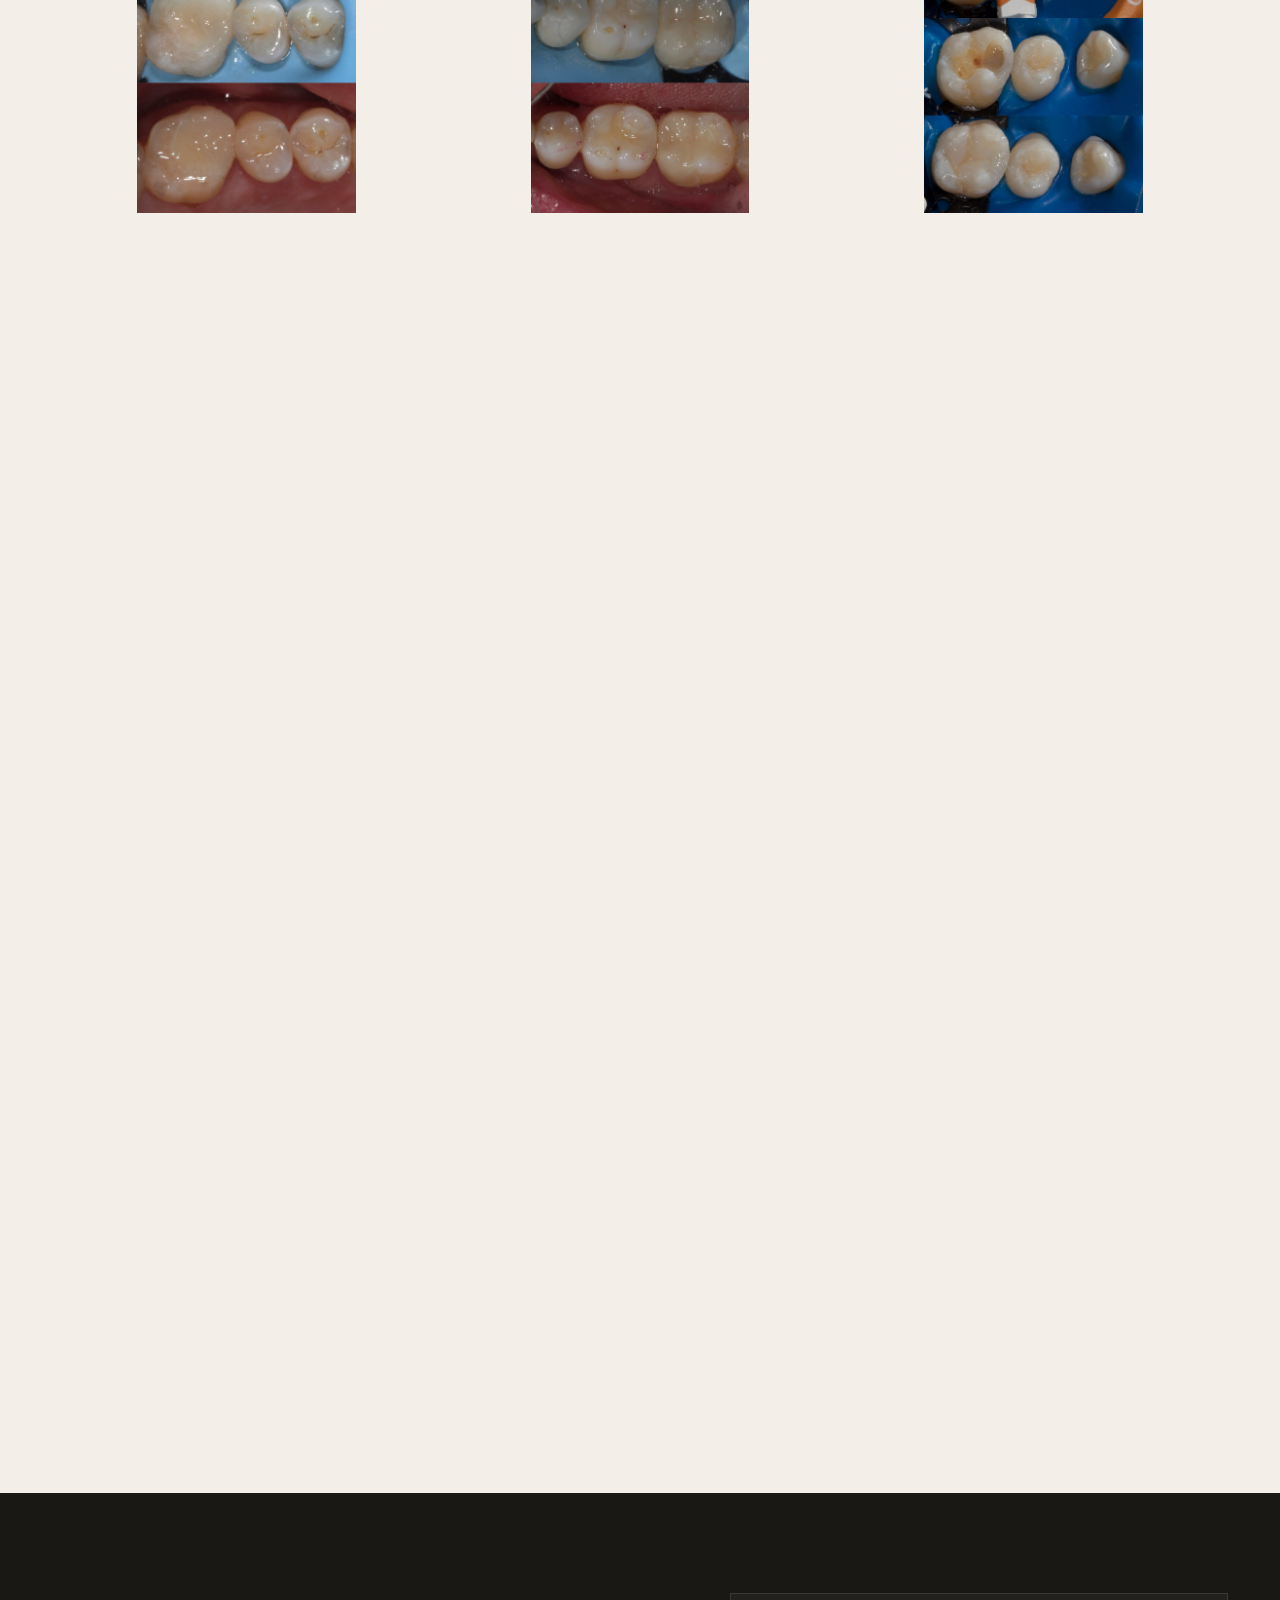
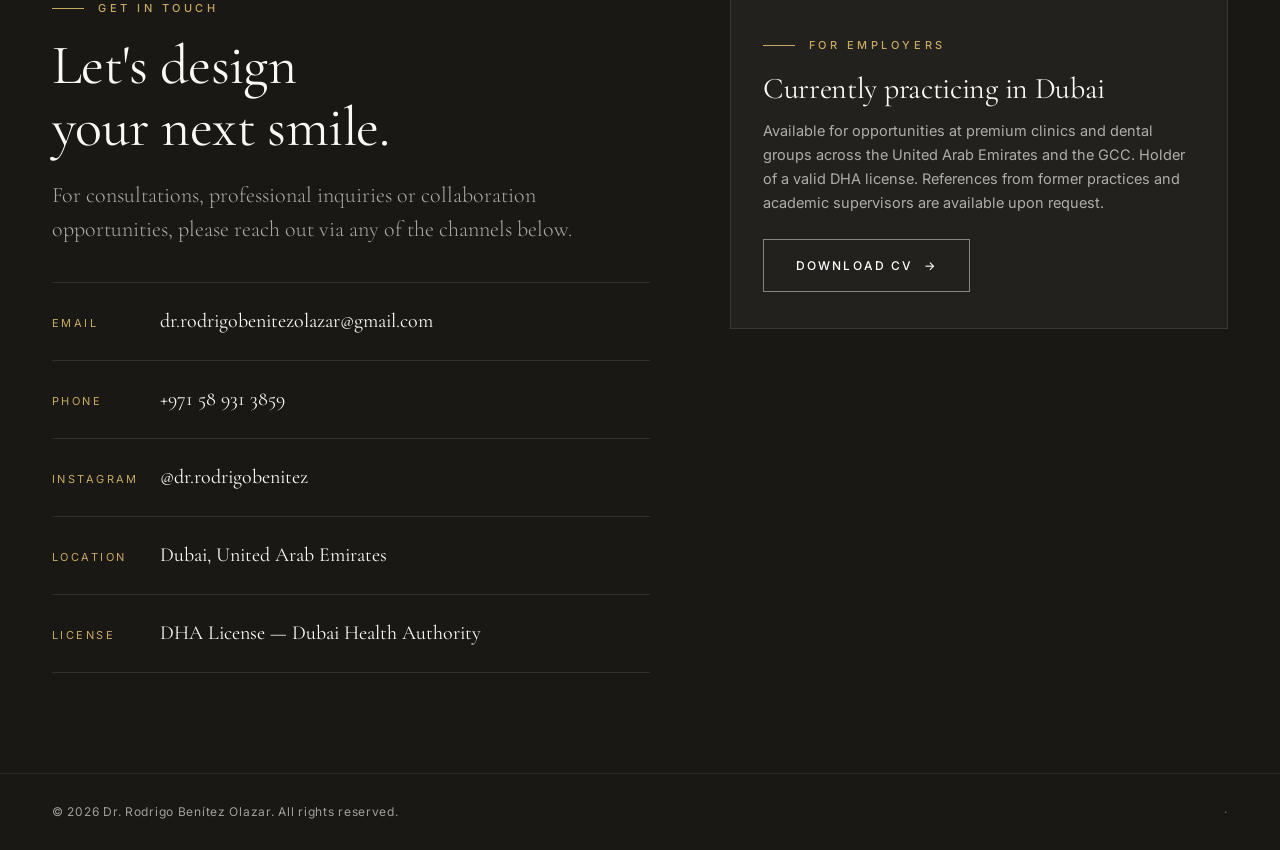
==== commit 3a7b7604: "Add 11 new cases (10 Restorations + 1 Veneers); auto-detect portrait images and display them in full" ====
--- a/index.html
+++ b/index.html
@@ -10,7 +10,7 @@
   <meta property="og:description" content="Smiles designed with science. Restored with art." />
   <meta property="og:image" content="assets/profile/hero-portrait.jpg" />
   <link rel="icon" type="image/svg+xml" href="data:image/svg+xml,%3Csvg xmlns='http://www.w3.org/2000/svg' viewBox='0 0 100 100'%3E%3Crect width='100' height='100' fill='%231a1814'/%3E%3Ctext x='50' y='68' font-family='Georgia,serif' font-size='62' fill='%23b08a4a' text-anchor='middle'%3ER%3C/text%3E%3C/svg%3E" />
-  <link rel="stylesheet" href="css/styles.css?v=20260427-3" />
+  <link rel="stylesheet" href="css/styles.css?v=20260428-1" />
 </head>
 <body>
 
@@ -227,7 +227,7 @@
   <!-- Admin badge -->
   <div class="admin-badge" id="adminBadge">Admin mode · <a href="#" id="adminExit" style="color:white;text-decoration:underline;margin-left:6px;">Exit</a></div>
 
-  <script src="data/content.js?v=20260427-3"></script>
-  <script src="js/main.js?v=20260427-3"></script>
+  <script src="data/content.js?v=20260428-1"></script>
+  <script src="js/main.js?v=20260428-1"></script>
 </body>
 </html>
--- a/css/styles.css
+++ b/css/styles.css
@@ -609,10 +609,17 @@
   transition: opacity .3s var(--transition);
 }
 .case-card img {
-  width: 100%; height: 100%; object-fit: cover;
+  width: 100%; height: 100%;
+  /* Default: cover for landscape/square images. Portrait images flip to contain via .portrait class. */
+  object-fit: cover;
   transition: transform .8s var(--transition);
-}
-.case-card:hover img { transform: scale(1.04); }
+  background: var(--bg-alt);
+}
+.case-card.portrait img {
+  /* 9:16 / vertical images: show the whole image, no cropping */
+  object-fit: contain;
+}
+.case-card:hover img { transform: scale(1.03); }
 
 .case-card .case-overlay {
   position: absolute;
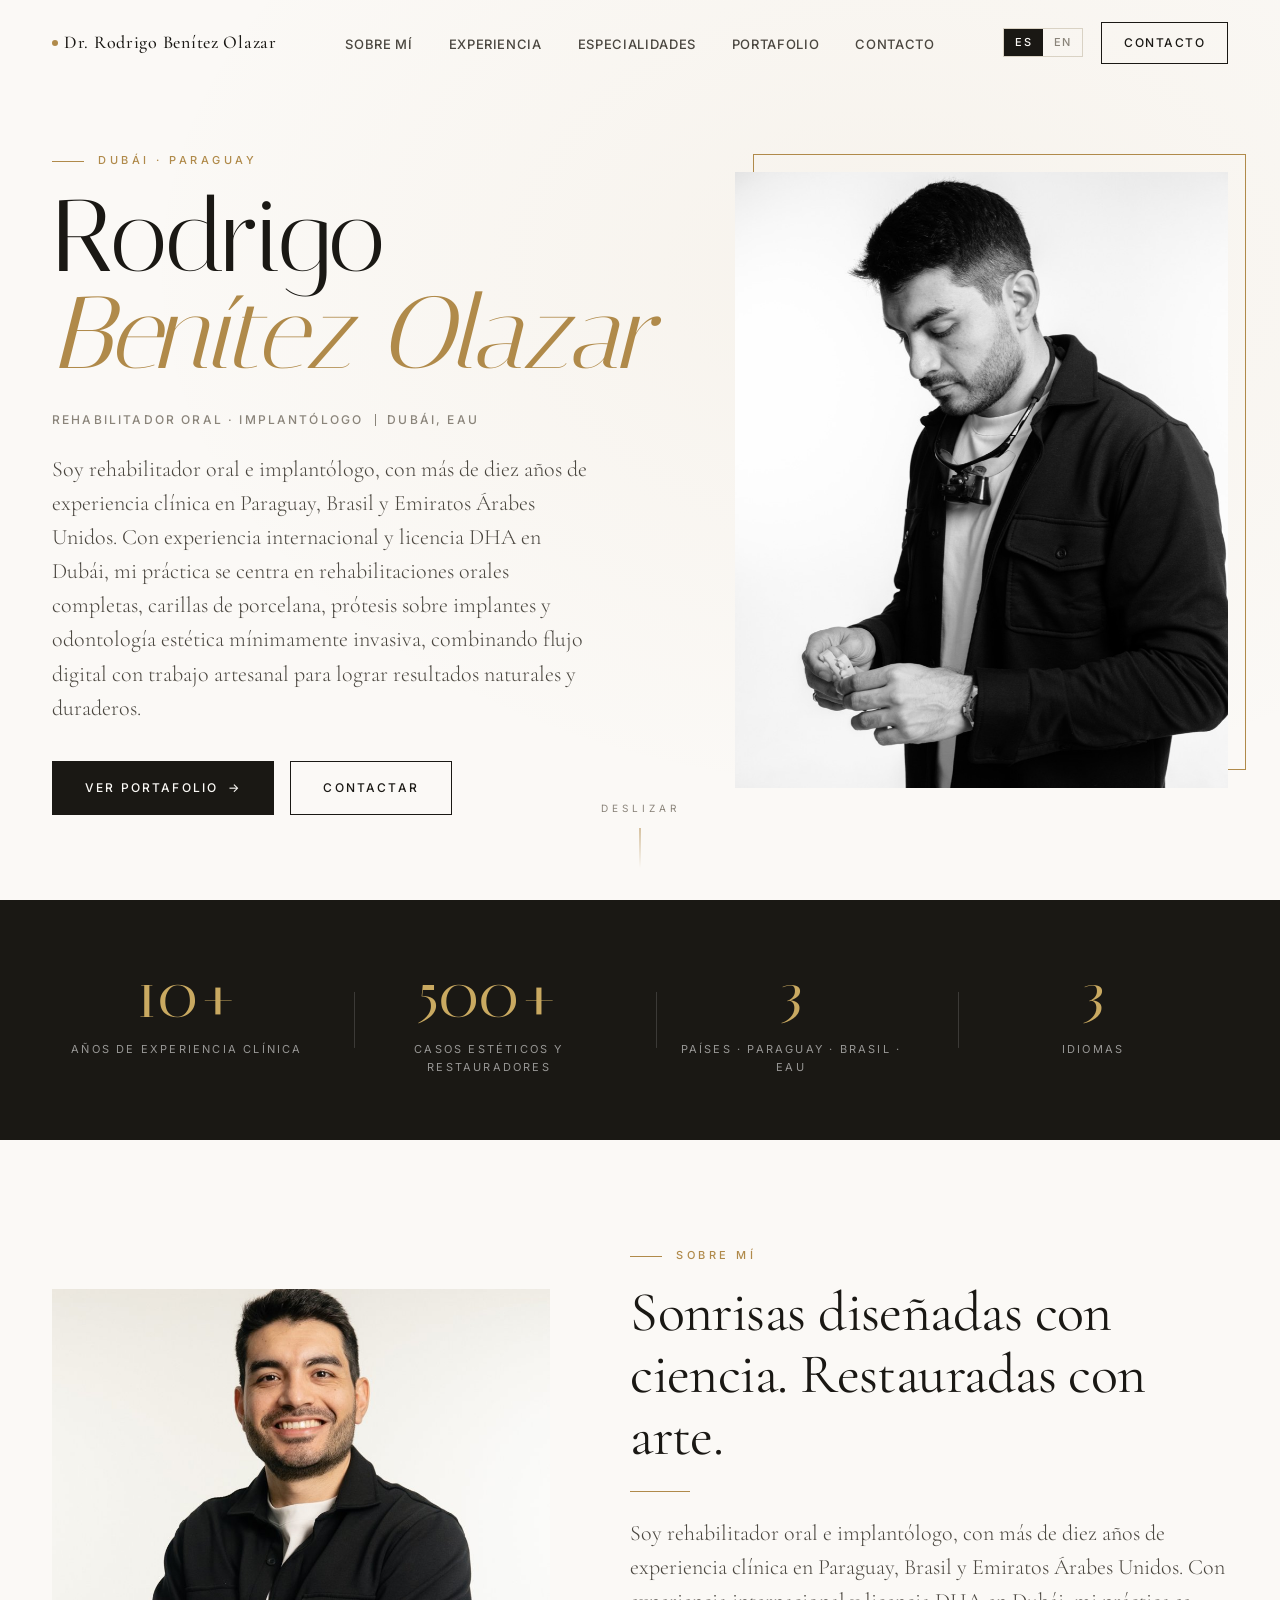
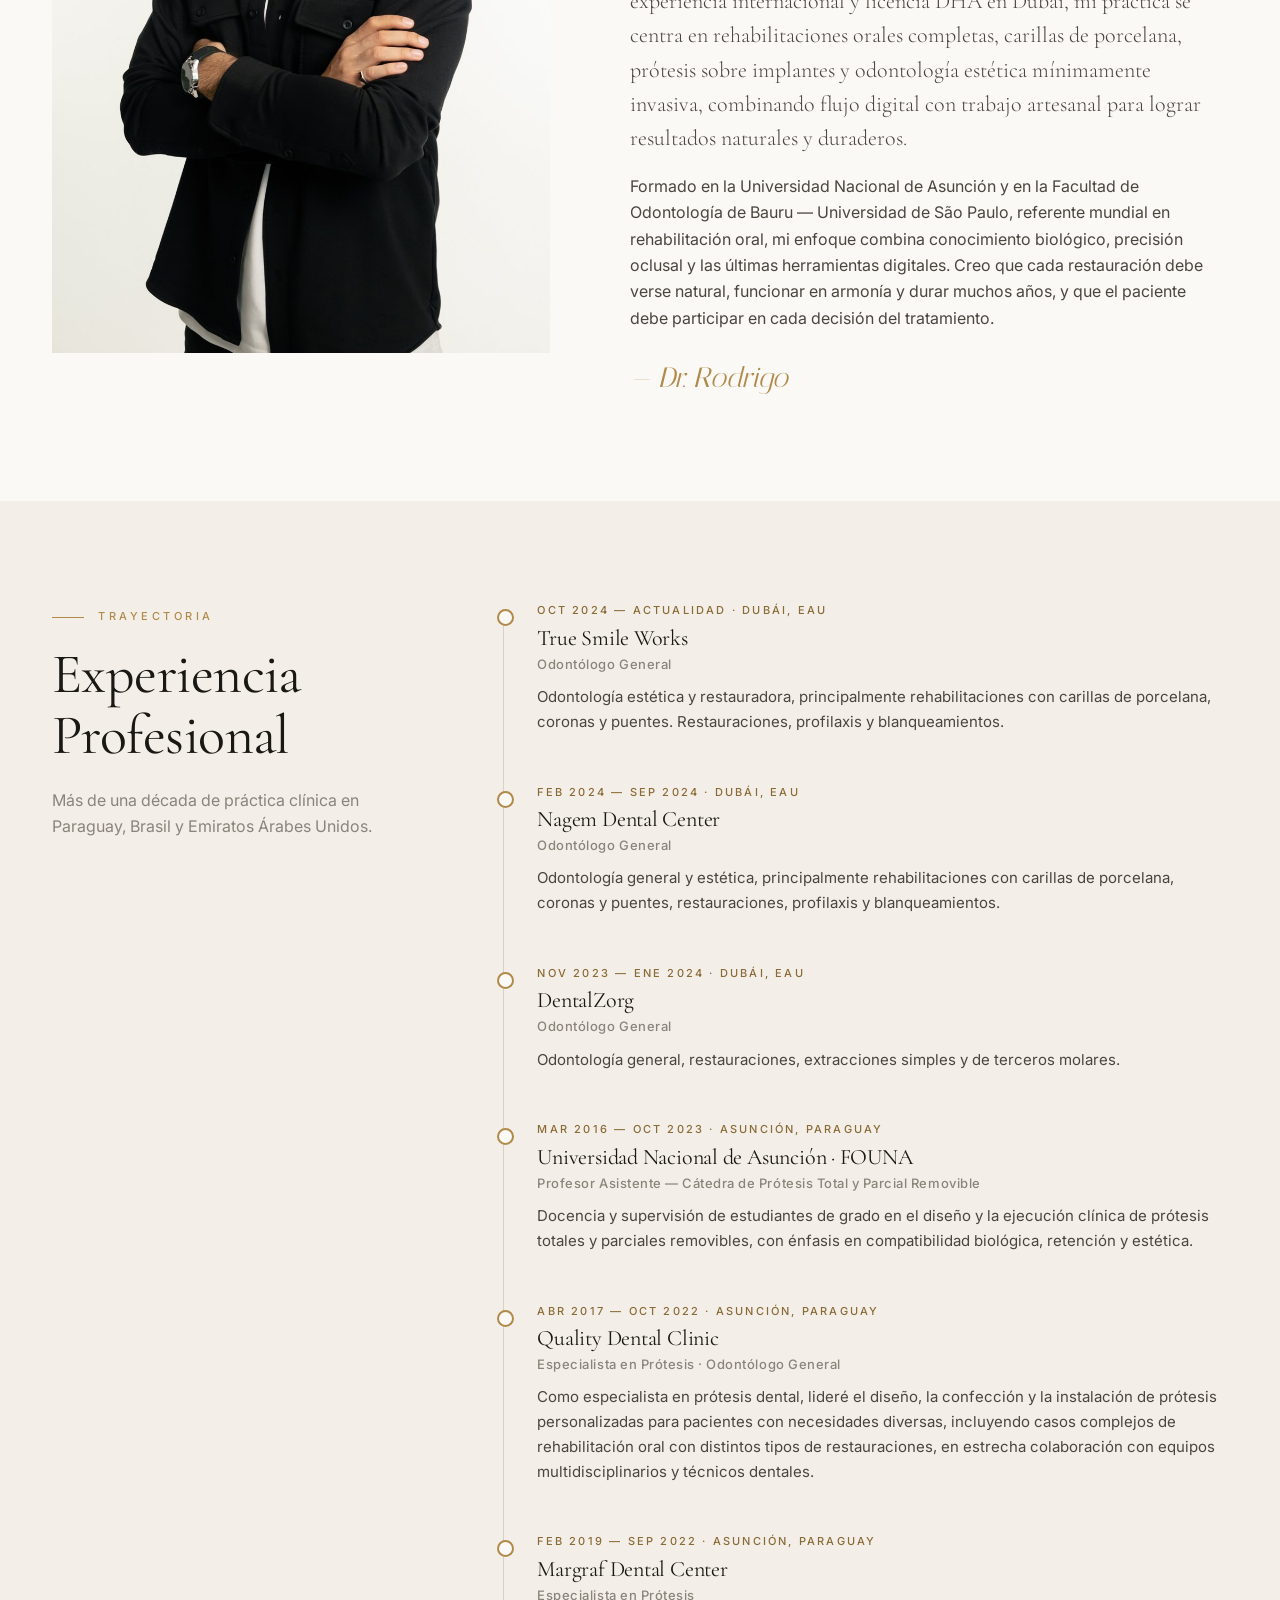
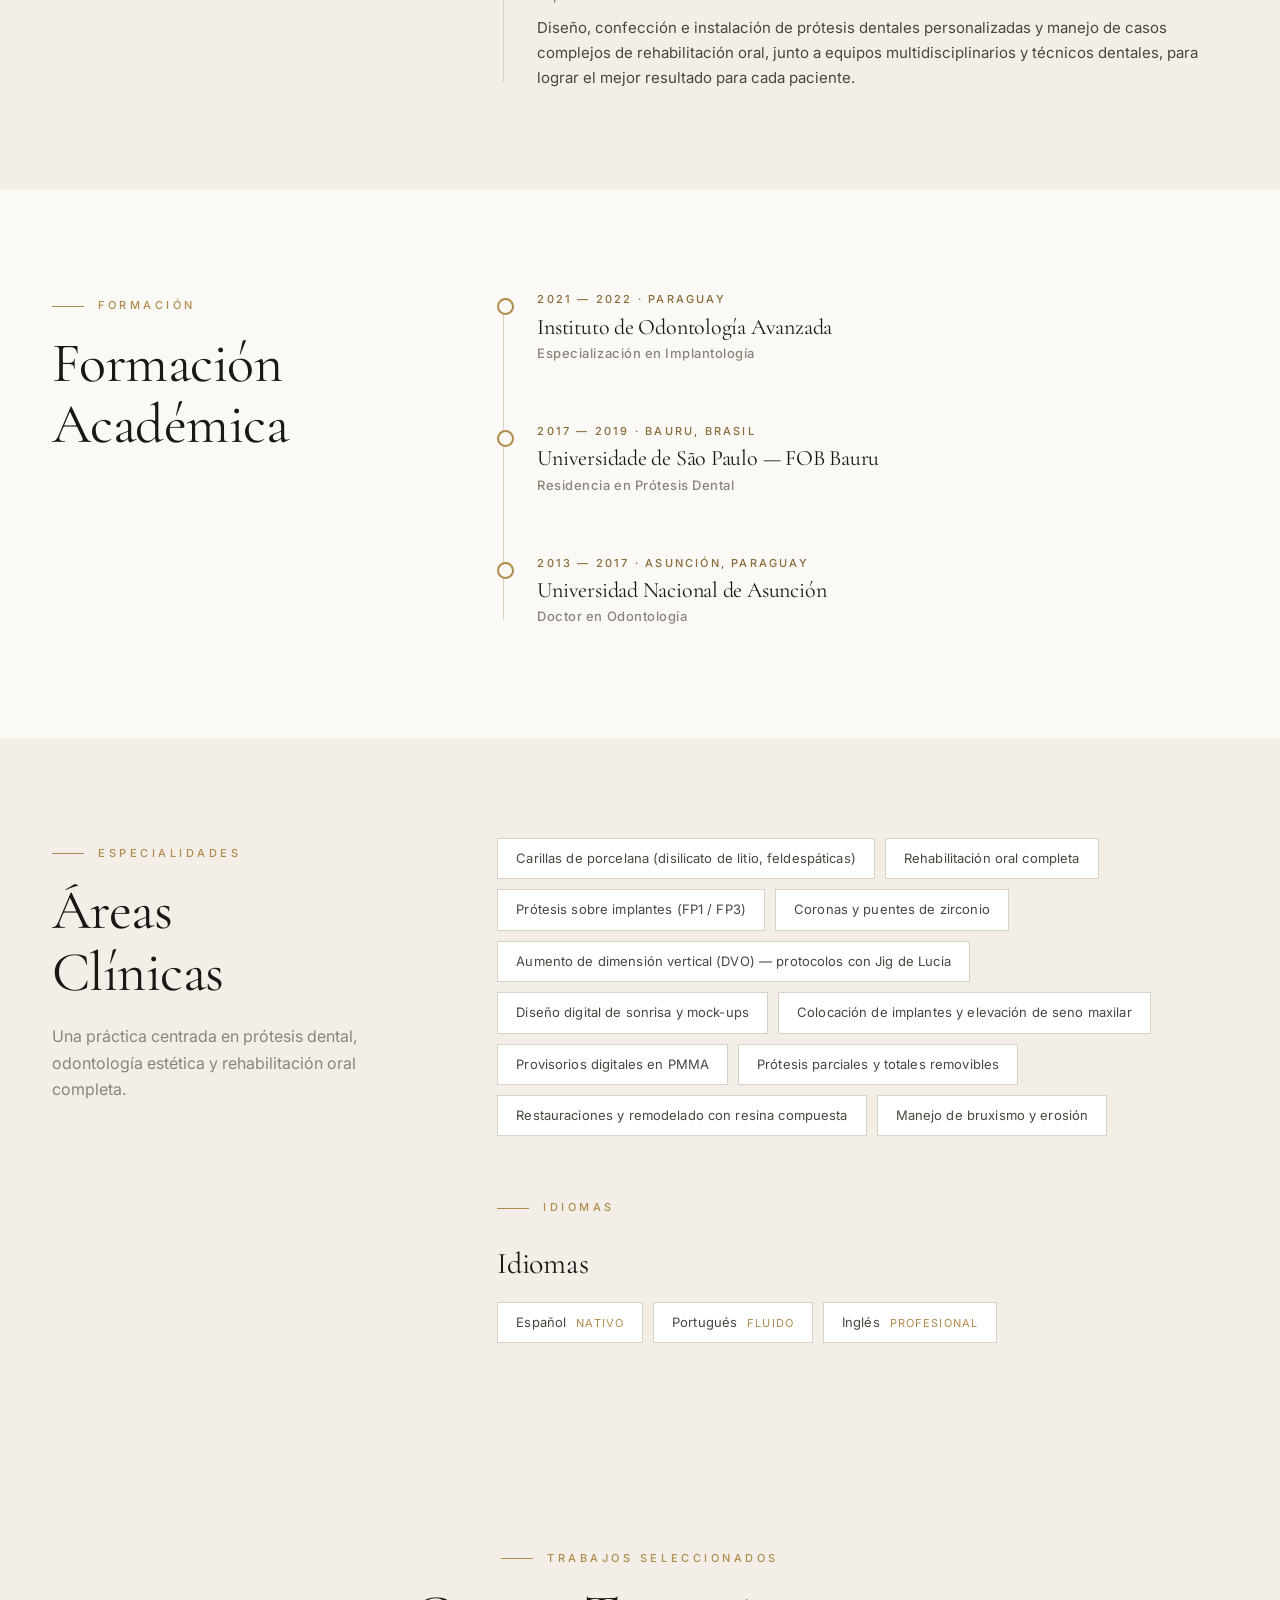
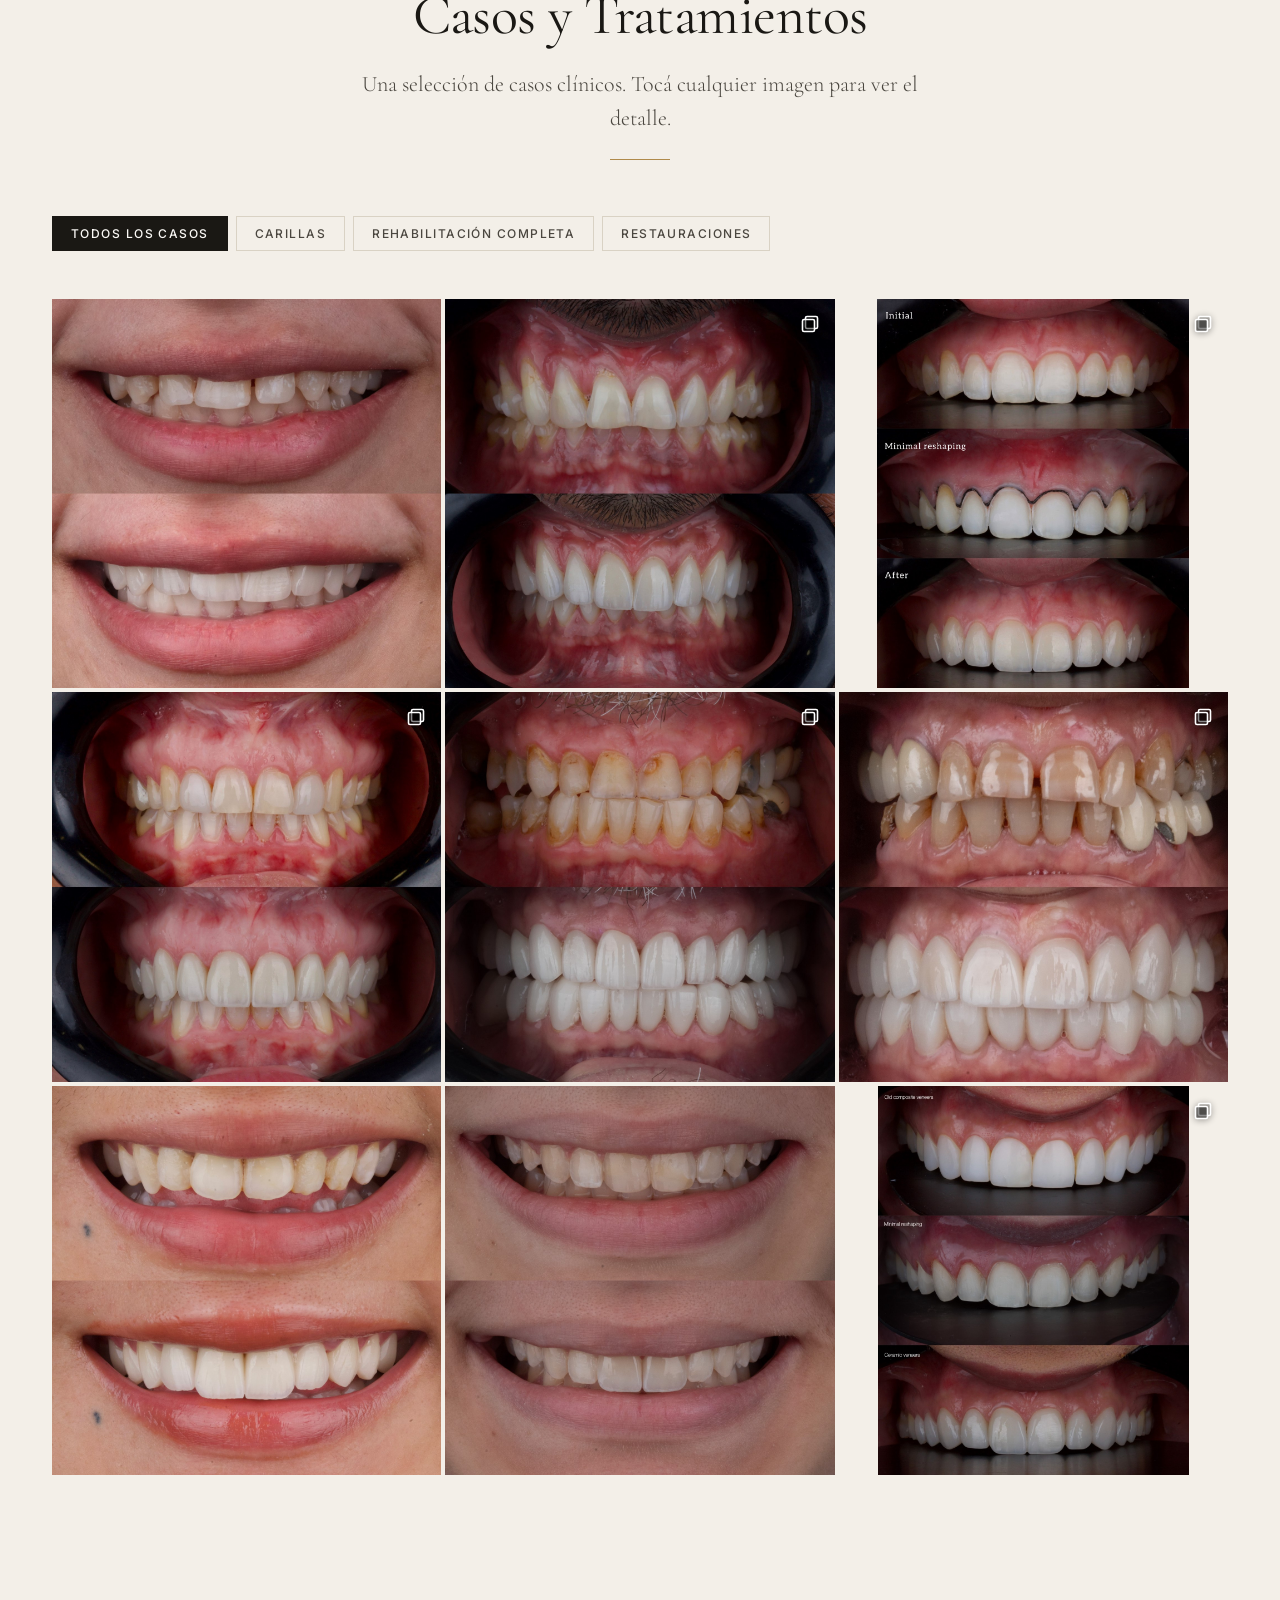
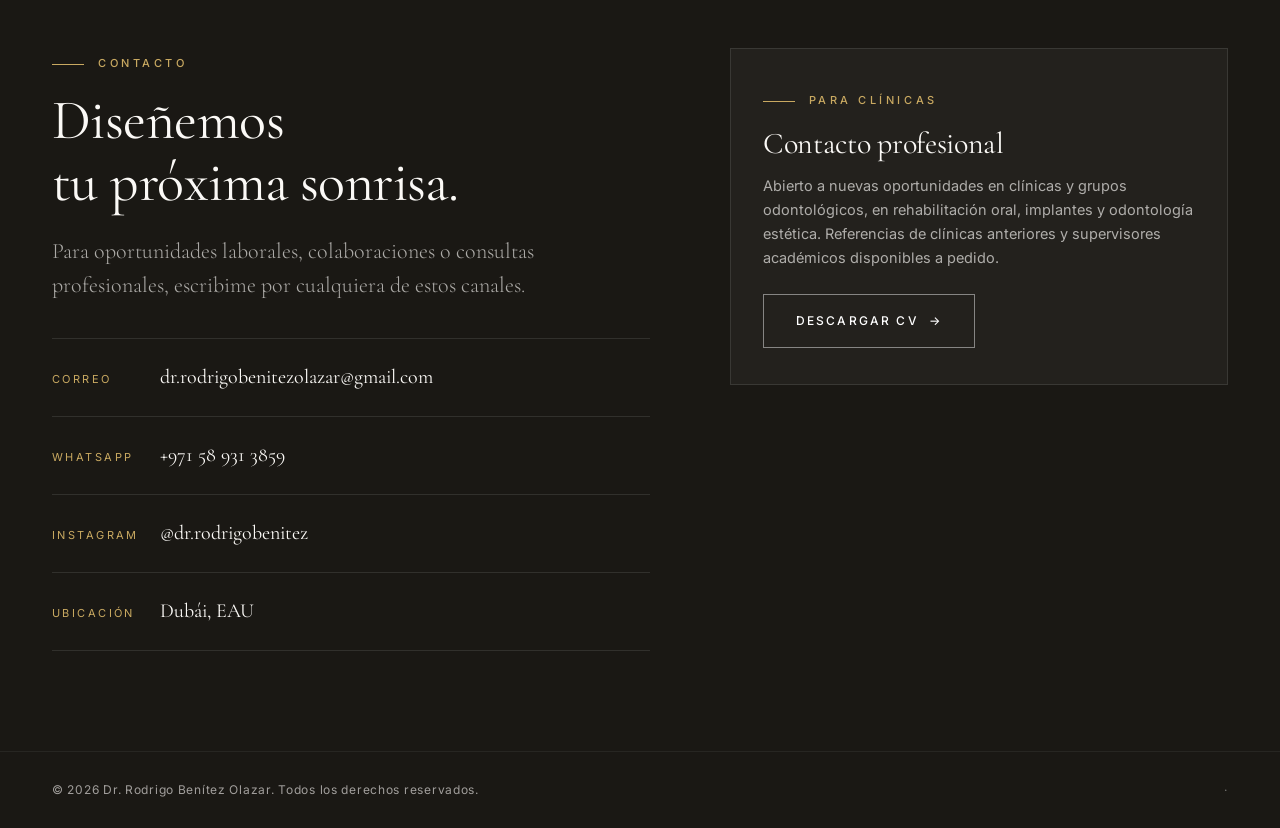
==== commit b0269fec: "Bilingual ES/EN site, new cover photo, WhatsApp/Instagram links, downloadable PDF CV - ES/EN languag" ====
--- a/index.html
+++ b/index.html
@@ -1,16 +1,16 @@
 <!DOCTYPE html>
-<html lang="en">
+<html lang="es">
 <head>
   <meta charset="UTF-8" />
   <meta name="viewport" content="width=device-width, initial-scale=1.0" />
   <meta name="theme-color" content="#1a1814" />
-  <title>Dr. Rodrigo Benítez Olazar — Prosthodontist · Dubai</title>
-  <meta name="description" content="DHA-licensed prosthodontist based in Dubai. Specialist in aesthetic and restorative dentistry: porcelain veneers, full-mouth rehabilitation, implant-supported prosthetics." />
-  <meta property="og:title" content="Dr. Rodrigo Benítez Olazar — Prosthodontist" />
-  <meta property="og:description" content="Smiles designed with science. Restored with art." />
-  <meta property="og:image" content="assets/profile/hero-portrait.jpg" />
+  <title>Dr. Rodrigo Benítez Olazar — Rehabilitador Oral · Implantólogo</title>
+  <meta name="description" content="Rehabilitador oral e implantólogo paraguayo, con experiencia internacional y licencia DHA en Dubái. Carillas de porcelana, rehabilitación oral completa y prótesis sobre implantes." />
+  <meta property="og:title" content="Dr. Rodrigo Benítez Olazar — Rehabilitador Oral · Implantólogo" />
+  <meta property="og:description" content="Sonrisas diseñadas con ciencia. Restauradas con arte." />
+  <meta property="og:image" content="assets/profile/cover-portrait.jpg" />
   <link rel="icon" type="image/svg+xml" href="data:image/svg+xml,%3Csvg xmlns='http://www.w3.org/2000/svg' viewBox='0 0 100 100'%3E%3Crect width='100' height='100' fill='%231a1814'/%3E%3Ctext x='50' y='68' font-family='Georgia,serif' font-size='62' fill='%23b08a4a' text-anchor='middle'%3ER%3C/text%3E%3C/svg%3E" />
-  <link rel="stylesheet" href="css/styles.css?v=20260428-1" />
+  <link rel="stylesheet" href="css/styles.css?v=20261015-3" />
 </head>
 <body>
 
@@ -20,24 +20,32 @@
       <a href="#top" class="brand"><span class="dot"></span>Dr. Rodrigo Benítez Olazar</a>
       <nav>
         <ul class="nav-links">
-          <li><a href="#about">About</a></li>
-          <li><a href="#experience">Experience</a></li>
-          <li><a href="#skills">Skills</a></li>
-          <li><a href="#portfolio">Portfolio</a></li>
-          <li><a href="#contact">Contact</a></li>
+          <li><a href="#about" data-i18n="nav.about">About</a></li>
+          <li><a href="#experience" data-i18n="nav.experience">Experience</a></li>
+          <li><a href="#skills" data-i18n="nav.skills">Skills</a></li>
+          <li><a href="#portfolio" data-i18n="nav.portfolio">Portfolio</a></li>
+          <li><a href="#contact" data-i18n="nav.contact">Contact</a></li>
         </ul>
       </nav>
-      <a href="#contact" class="nav-cta">Get in touch</a>
+      <div class="nav-right">
+        <div class="lang-switch" role="group" aria-label="Idioma / Language">
+          <button type="button" data-lang="es">ES</button><button type="button" data-lang="en">EN</button>
+        </div>
+        <a href="#contact" class="nav-cta" data-i18n="nav.cta">Get in touch</a>
+      </div>
       <button class="menu-toggle" id="menuToggle" aria-label="Menu">
         <span></span><span></span><span></span>
       </button>
     </div>
     <div class="mobile-menu" id="mobileMenu">
-      <a href="#about">About</a>
-      <a href="#experience">Experience</a>
-      <a href="#skills">Skills</a>
-      <a href="#portfolio">Portfolio</a>
-      <a href="#contact">Contact</a>
+      <a href="#about" data-i18n="nav.about">About</a>
+      <a href="#experience" data-i18n="nav.experience">Experience</a>
+      <a href="#skills" data-i18n="nav.skills">Skills</a>
+      <a href="#portfolio" data-i18n="nav.portfolio">Portfolio</a>
+      <a href="#contact" data-i18n="nav.contact">Contact</a>
+      <div class="lang-switch" role="group" aria-label="Idioma / Language">
+        <button type="button" data-lang="es">ES</button><button type="button" data-lang="en">EN</button>
+      </div>
     </div>
   </header>
 
@@ -46,32 +54,32 @@
     <div class="container">
       <div class="hero-grid">
         <div class="hero-text reveal">
-          <span class="eyebrow" data-edit="profile.eyebrow">Prosthodontist · Dubai</span>
+          <span class="eyebrow" data-edit="profile.eyebrow">Dubái · Paraguay</span>
           <h1>
             <span class="light" data-edit-fn="firstName">Rodrigo</span><br/>
             <span class="accent" data-edit-fn="lastName">Benítez Olazar</span>
           </h1>
           <div class="hero-meta">
-            <span data-edit="profile.title">Prosthodontist · General Dentist</span>
-            <span data-edit="profile.location">Dubai, UAE</span>
+            <span data-edit="profile.title">Rehabilitador Oral · Implantólogo</span>
+            <span data-edit="profile.location">Dubái, EAU</span>
           </div>
           <p class="lead" data-edit="profile.intro">
             I am a DHA-licensed prosthodontist with over a decade of clinical experience...
           </p>
           <div class="hero-cta">
-            <a href="#portfolio" class="btn btn-primary btn-arrow">View Portfolio</a>
-            <a href="#contact" class="btn btn-ghost">Contact me</a>
+            <a href="#portfolio" class="btn btn-primary btn-arrow" data-i18n="hero.portfolio">View Portfolio</a>
+            <a href="#contact" class="btn btn-ghost" data-i18n="hero.contact">Contact me</a>
           </div>
         </div>
 
         <div class="hero-portrait reveal">
           <div class="frame">
-            <img src="assets/profile/hero-portrait.jpg" alt="Dr. Rodrigo Benítez Olazar" data-edit-img="hero" />
-          </div>
-        </div>
-      </div>
-    </div>
-    <div class="scroll-hint">Scroll</div>
+            <img src="assets/profile/cover-portrait.jpg" alt="Dr. Rodrigo Benítez Olazar" data-edit-img="hero" />
+          </div>
+        </div>
+      </div>
+    </div>
+    <div class="scroll-hint" data-i18n="hero.scroll">Scroll</div>
   </section>
 
   <!-- ==================== STATS ==================== -->
@@ -89,15 +97,13 @@
           <img src="assets/profile/about-portrait.jpg" alt="Dr. Rodrigo Benítez Olazar" data-edit-img="about" />
         </div>
         <div class="about-text reveal">
-          <span class="eyebrow">About</span>
+          <span class="eyebrow" data-i18n="about.eyebrow">About</span>
           <h2 data-edit="profile.tagline">Smiles designed with science. Restored with art.</h2>
           <div class="divider"></div>
           <p class="lead" data-edit="profile.intro">
             I am a DHA-licensed prosthodontist...
           </p>
-          <p style="margin-top: 18px;">
-            Trained at the Universidad Nacional de Asunción and at the world-renowned Faculdade de Odontologia de Bauru — Universidade de São Paulo, my approach blends biological understanding, occlusal precision and the latest in digital workflows. I believe each restoration must look natural, function harmoniously, and last for years — and that the patient should be a partner in every decision along the way.
-          </p>
+          <p style="margin-top: 18px;" data-edit="profile.about"></p>
           <p class="signature" data-edit="profile.signature">— Dr. Rodrigo</p>
         </div>
       </div>
@@ -109,9 +115,9 @@
     <div class="container">
       <div class="split">
         <div class="col-title">
-          <span class="eyebrow">Career</span>
-          <h2>Professional<br/>Experience</h2>
-          <p class="muted" style="margin-top: 18px; max-width: 320px;">Over a decade of clinical practice across Paraguay, Brazil and the United Arab Emirates.</p>
+          <span class="eyebrow" data-i18n="exp.eyebrow">Career</span>
+          <h2 data-i18n="exp.title">Professional<br/>Experience</h2>
+          <p class="muted" style="margin-top: 18px; max-width: 320px;" data-i18n="exp.desc">Over a decade of clinical practice across Paraguay, Brazil and the United Arab Emirates.</p>
         </div>
         <div class="col-content">
           <div class="timeline" id="experienceList"></div>
@@ -125,8 +131,8 @@
     <div class="container">
       <div class="split">
         <div class="col-title">
-          <span class="eyebrow">Education</span>
-          <h2>Academic<br/>Background</h2>
+          <span class="eyebrow" data-i18n="edu.eyebrow">Education</span>
+          <h2 data-i18n="edu.title">Academic<br/>Background</h2>
         </div>
         <div class="col-content">
           <div class="timeline" id="educationList"></div>
@@ -140,16 +146,16 @@
     <div class="container">
       <div class="split">
         <div class="col-title">
-          <span class="eyebrow">Expertise</span>
-          <h2>Clinical<br/>Skills</h2>
-          <p class="muted" style="margin-top: 18px; max-width: 320px;">A focused practice anchored in prosthodontics, aesthetic dentistry and full-mouth rehabilitation.</p>
+          <span class="eyebrow" data-i18n="skills.eyebrow">Expertise</span>
+          <h2 data-i18n="skills.title">Clinical<br/>Skills</h2>
+          <p class="muted" style="margin-top: 18px; max-width: 320px;" data-i18n="skills.desc">A focused practice anchored in prosthodontics, aesthetic dentistry and full-mouth rehabilitation.</p>
         </div>
         <div class="col-content">
           <div class="tags" id="skillsList"></div>
 
           <div style="margin-top: 56px;">
-            <span class="eyebrow">Languages</span>
-            <h3 style="margin-bottom: 22px; margin-top: 12px;">Spoken</h3>
+            <span class="eyebrow" data-i18n="lang.eyebrow">Languages</span>
+            <h3 style="margin-bottom: 22px; margin-top: 12px;" data-i18n="lang.title">Spoken</h3>
             <div class="tags" id="languagesList"></div>
           </div>
         </div>
@@ -161,9 +167,9 @@
   <section id="portfolio" class="portfolio">
     <div class="container">
       <div class="center" style="margin-bottom: 56px;">
-        <span class="eyebrow">Selected Work</span>
-        <h2>Cases &amp; Treatments</h2>
-        <p class="lead" style="max-width: 620px; margin: 18px auto 0;">A curated selection of clinical cases. Tap any image to view details.</p>
+        <span class="eyebrow" data-i18n="port.eyebrow">Selected Work</span>
+        <h2 data-i18n="port.title">Cases &amp; Treatments</h2>
+        <p class="lead" style="max-width: 620px; margin: 18px auto 0;" data-i18n="port.desc">A curated selection of clinical cases. Tap any image to view details.</p>
         <div class="divider center-d"></div>
       </div>
 
@@ -177,24 +183,23 @@
     <div class="container">
       <div class="contact-grid">
         <div>
-          <span class="eyebrow">Get in touch</span>
-          <h2>Let's design<br/>your next smile.</h2>
-          <p class="lead" style="margin-top: 14px;">For consultations, professional inquiries or collaboration opportunities, please reach out via any of the channels below.</p>
+          <span class="eyebrow" data-i18n="contact.eyebrow">Get in touch</span>
+          <h2 data-i18n="contact.title">Let's design<br/>your next smile.</h2>
+          <p class="lead" style="margin-top: 14px;" data-i18n="contact.desc">For consultations, professional inquiries or collaboration opportunities, please reach out via any of the channels below.</p>
 
           <ul class="contact-list">
-            <li><span class="ico">Email</span><a class="val" id="cEmail" href="#">—</a></li>
-            <li><span class="ico">Phone</span><a class="val" id="cPhone" href="#">—</a></li>
-            <li><span class="ico">Instagram</span><a class="val" id="cIg" href="#" target="_blank" rel="noopener">—</a></li>
-            <li><span class="ico">Location</span><span class="val" id="cLoc">—</span></li>
-            <li><span class="ico">License</span><span class="val" id="cLicense">—</span></li>
+            <li><span class="ico" data-i18n="contact.email">Email</span><a class="val" id="cEmail" href="mailto:dr.rodrigobenitezolazar@gmail.com">dr.rodrigobenitezolazar@gmail.com</a></li>
+            <li><span class="ico" data-i18n="contact.whatsapp">WhatsApp</span><a class="val" id="cPhone" href="https://wa.me/971589313859" target="_blank" rel="noopener">+971 58 931 3859</a></li>
+            <li><span class="ico" data-i18n="contact.instagram">Instagram</span><a class="val" id="cIg" href="https://www.instagram.com/dr.rodrigobenitez/" target="_blank" rel="noopener">@dr.rodrigobenitez</a></li>
+            <li><span class="ico" data-i18n="contact.location">Location</span><span class="val" id="cLoc">—</span></li>
           </ul>
         </div>
         <div class="contact-side">
-          <span class="eyebrow">For employers</span>
-          <h3>Currently practicing in Dubai</h3>
-          <p>Available for opportunities at premium clinics and dental groups across the United Arab Emirates and the GCC. Holder of a valid DHA license. References from former practices and academic supervisors are available upon request.</p>
+          <span class="eyebrow" data-i18n="side.eyebrow">For clinics</span>
+          <h3 data-i18n="side.title">Professional contact</h3>
+          <p data-i18n="side.desc"></p>
           <div style="margin-top: 24px;">
-            <a href="#" id="downloadCv" class="btn btn-ghost btn-arrow" style="border-color: rgba(255,255,255,.45); color: white;">Download CV</a>
+            <a href="assets/cv/CV-Rodrigo-Benitez-Olazar-ES.pdf" download id="downloadCv" class="btn btn-ghost btn-arrow" style="border-color: rgba(255,255,255,.45); color: white;" data-i18n="side.cv">Descargar CV</a>
           </div>
         </div>
       </div>
@@ -204,7 +209,7 @@
   <!-- ==================== FOOTER ==================== -->
   <footer>
     <div class="container">
-      <div>© <span id="year"></span> Dr. Rodrigo Benítez Olazar. All rights reserved.</div>
+      <div>© <span id="year"></span> Dr. Rodrigo Benítez Olazar. <span data-i18n="footer.rights">All rights reserved.</span></div>
       <div><a href="admin.html" style="color: rgba(255,255,255,.4);">·</a></div>
     </div>
   </footer>
@@ -227,7 +232,8 @@
   <!-- Admin badge -->
   <div class="admin-badge" id="adminBadge">Admin mode · <a href="#" id="adminExit" style="color:white;text-decoration:underline;margin-left:6px;">Exit</a></div>
 
-  <script src="data/content.js?v=20260428-1"></script>
-  <script src="js/main.js?v=20260428-1"></script>
+  <script src="data/content.js?v=20261015-3"></script>
+  <script src="js/i18n.js?v=20261015-3"></script>
+  <script src="js/main.js?v=20261015-3"></script>
 </body>
 </html>
--- a/css/styles.css
+++ b/css/styles.css
@@ -203,11 +203,28 @@
 
 .nav-cta:hover { background: var(--ink); color: var(--bg); }
 
+.nav-right { display: flex; align-items: center; gap: 18px; }
+.lang-switch { display: inline-flex; border: 1px solid var(--line); }
+.lang-switch button {
+  background: none;
+  border: 0;
+  padding: 8px 11px;
+  font: 500 11px/1 var(--sans);
+  letter-spacing: 0.12em;
+  color: var(--ink-mute);
+  cursor: pointer;
+  transition: color .25s var(--transition), background .25s var(--transition);
+}
+.lang-switch button:hover { color: var(--ink); }
+.lang-switch button.active { background: var(--ink); color: var(--bg); }
+.mobile-menu .lang-switch { margin-top: 12px; }
+.mobile-menu .lang-switch button { font-size: 13px; padding: 12px 18px; }
+
 .menu-toggle { display: none; }
 .mobile-menu { display: none; }
 
 @media (max-width: 880px) {
-  .nav-links, .nav-cta { display: none; }
+  .nav-links, .nav-cta, .nav-right { display: none; }
   .menu-toggle {
     display: flex;
     flex-direction: column;
@@ -339,6 +356,7 @@
 
 .hero-portrait img {
   width: 100%; height: 100%; object-fit: cover;
+  object-position: center 30%;
   filter: contrast(1.02) saturate(0.95);
 }
 
